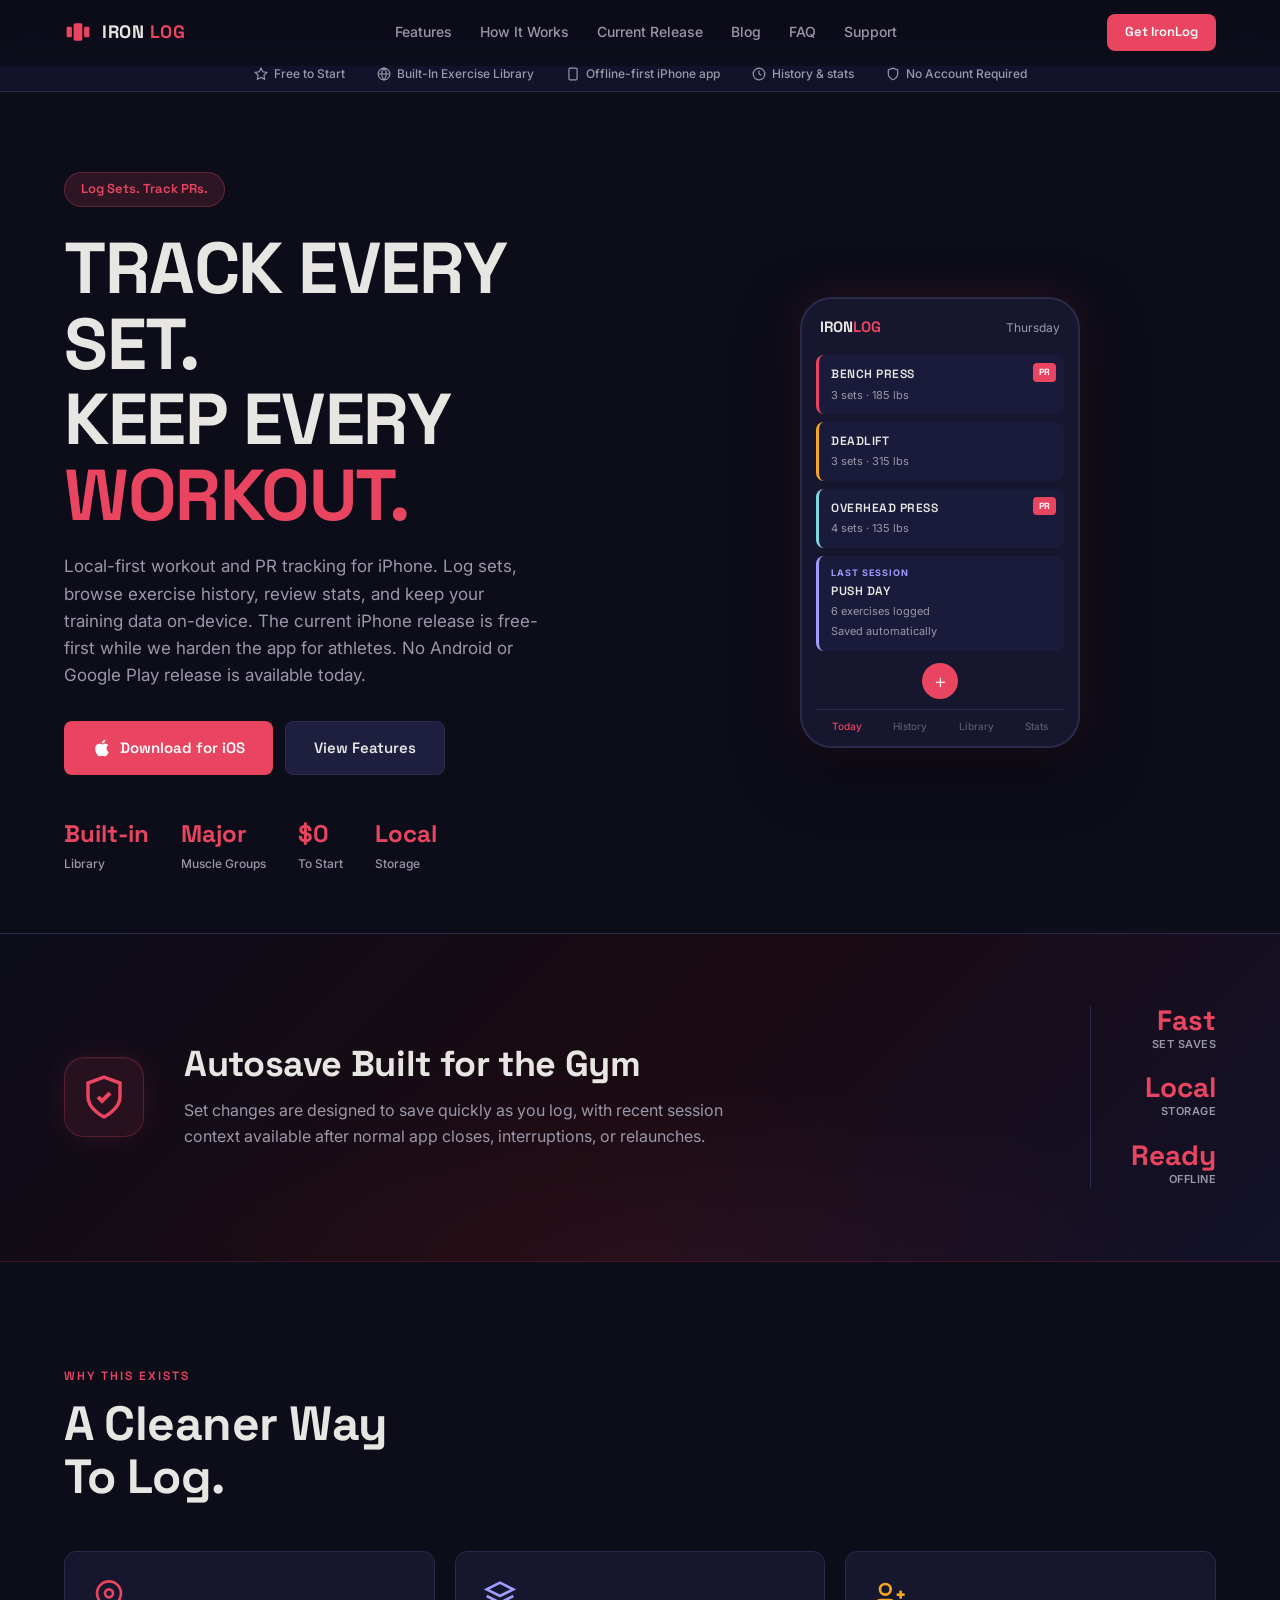
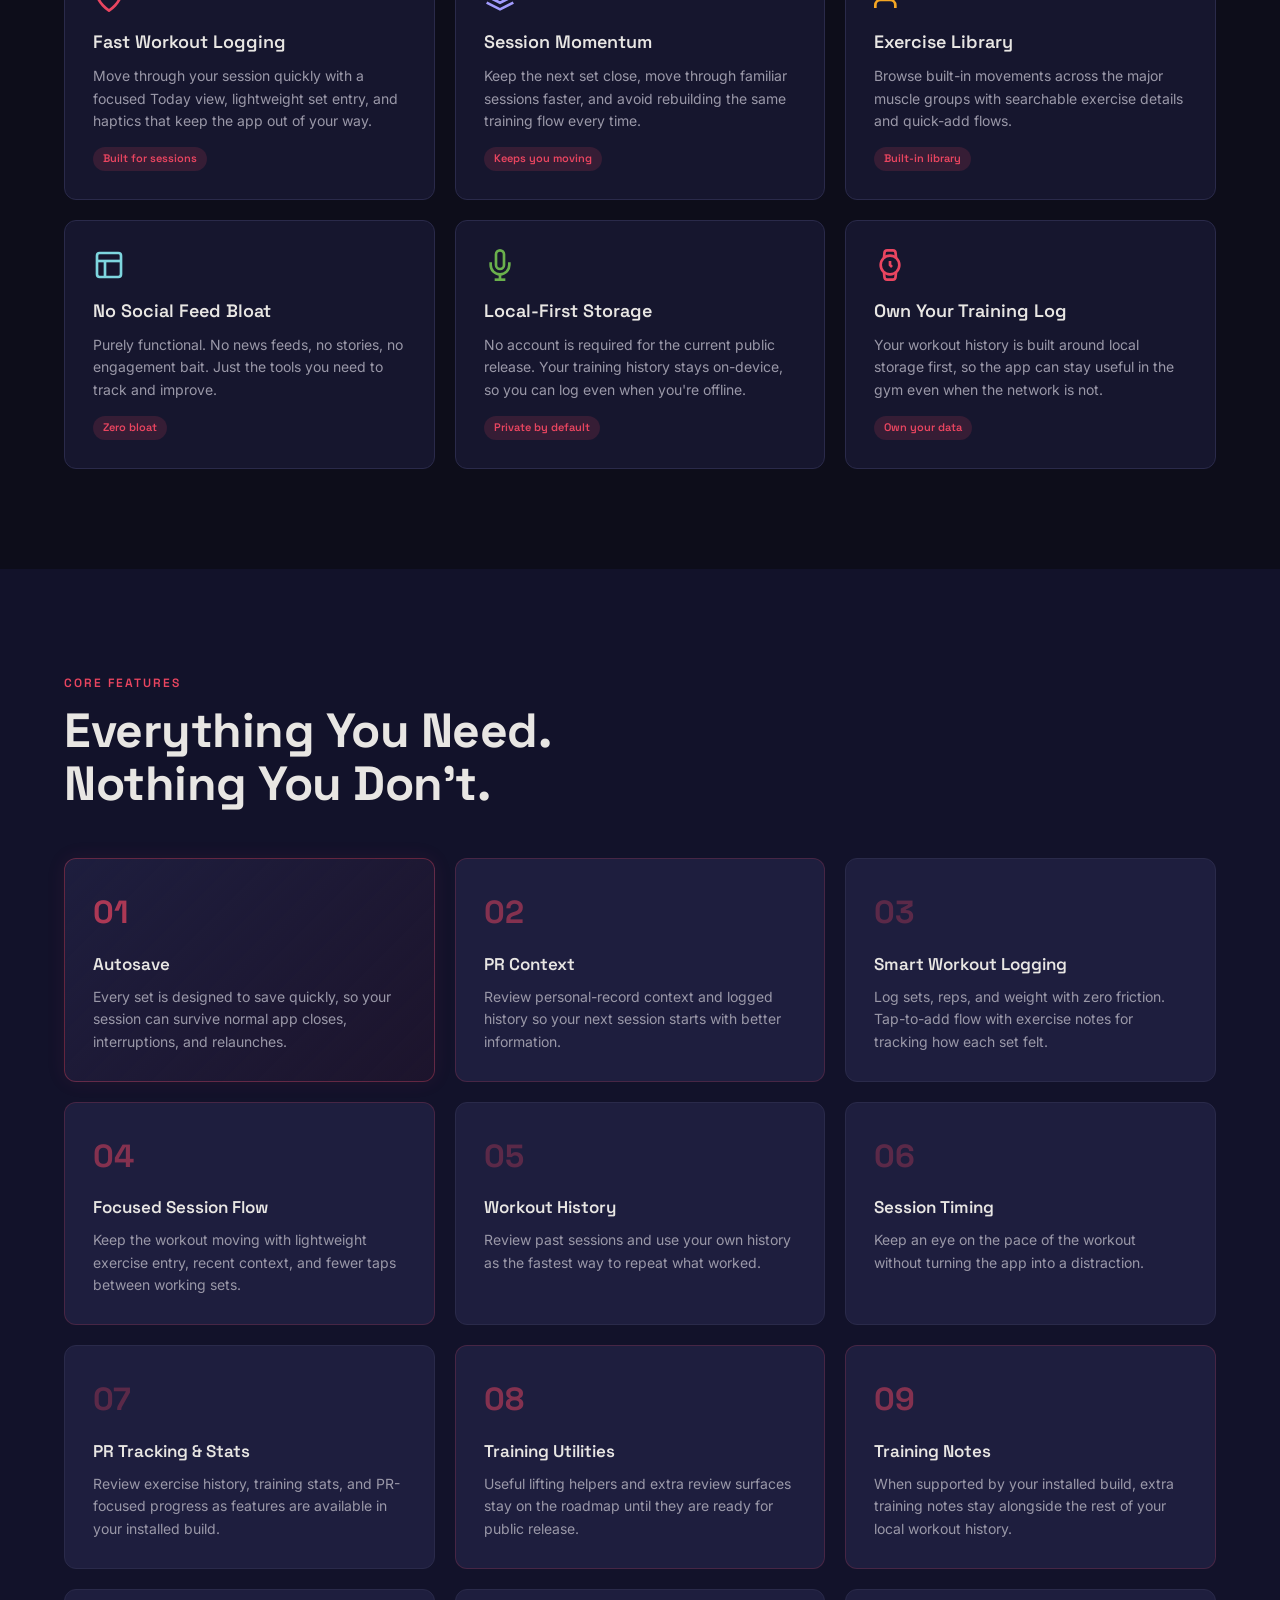
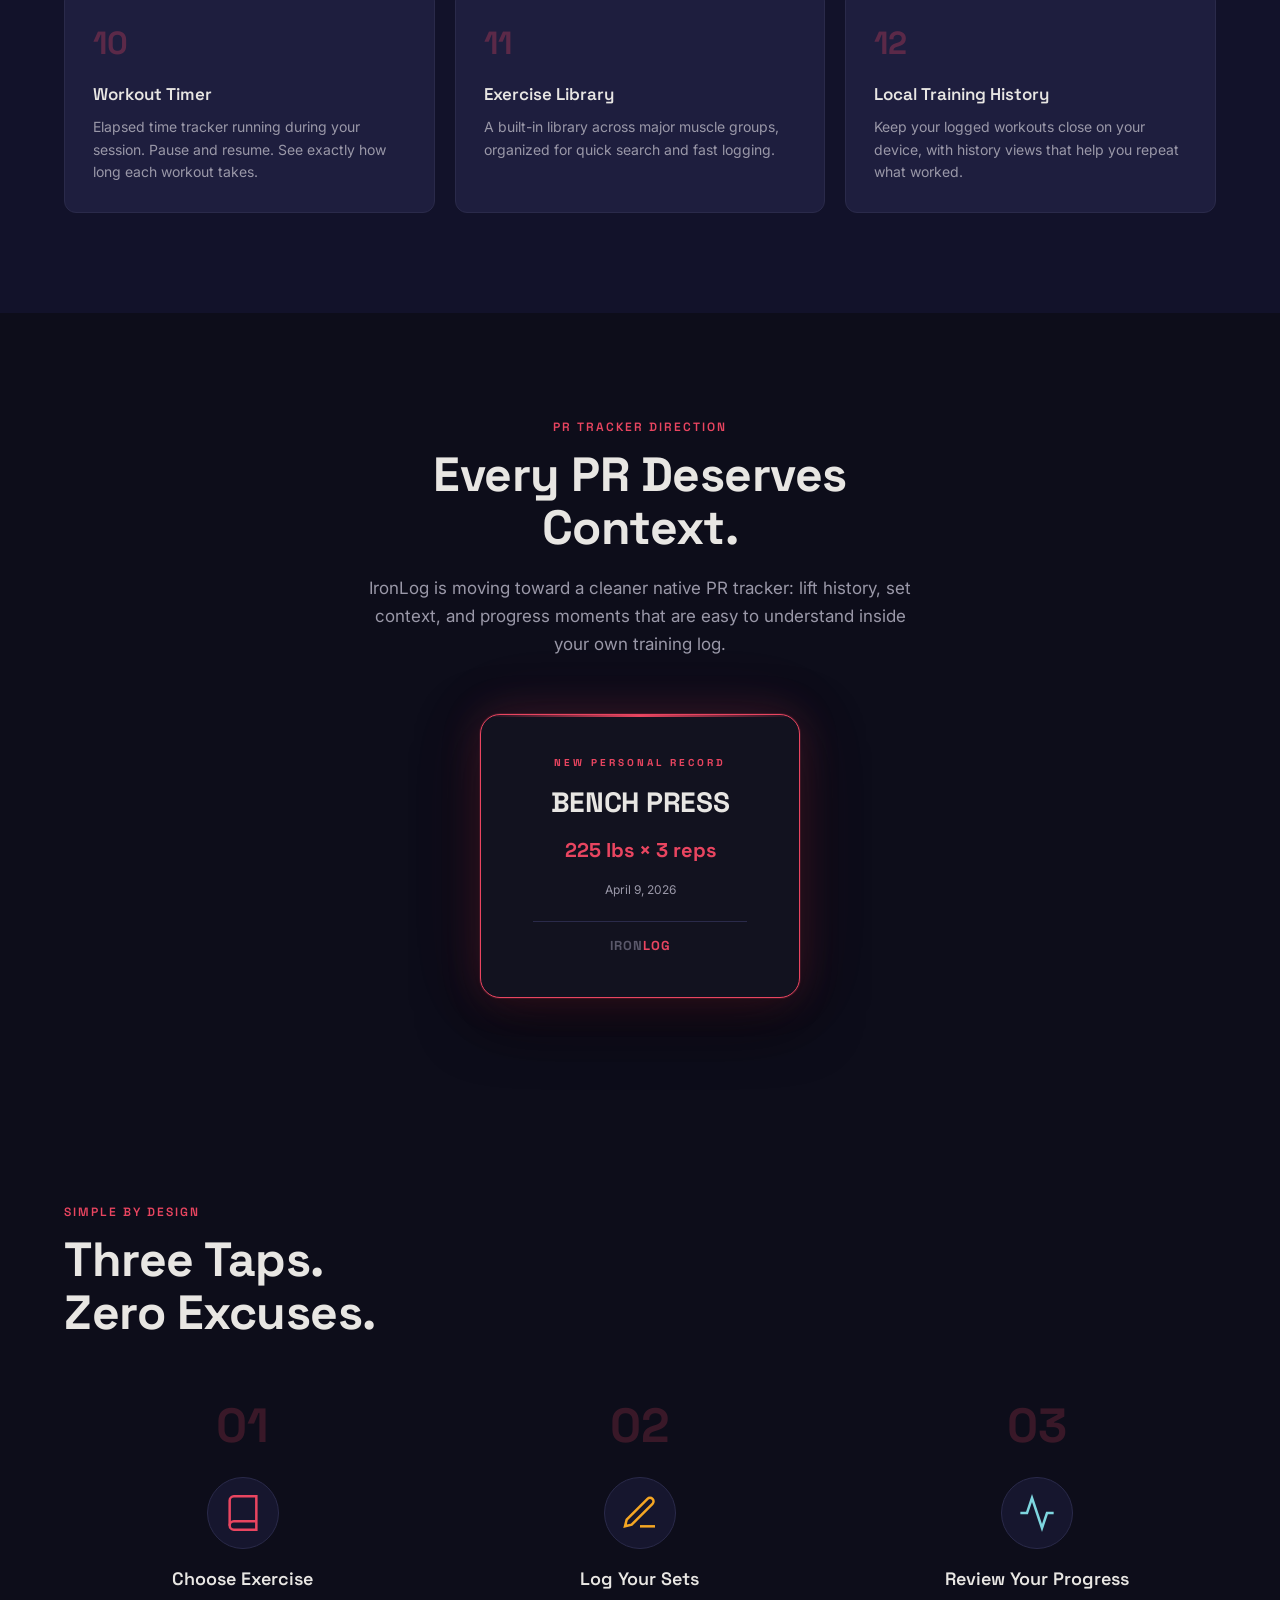
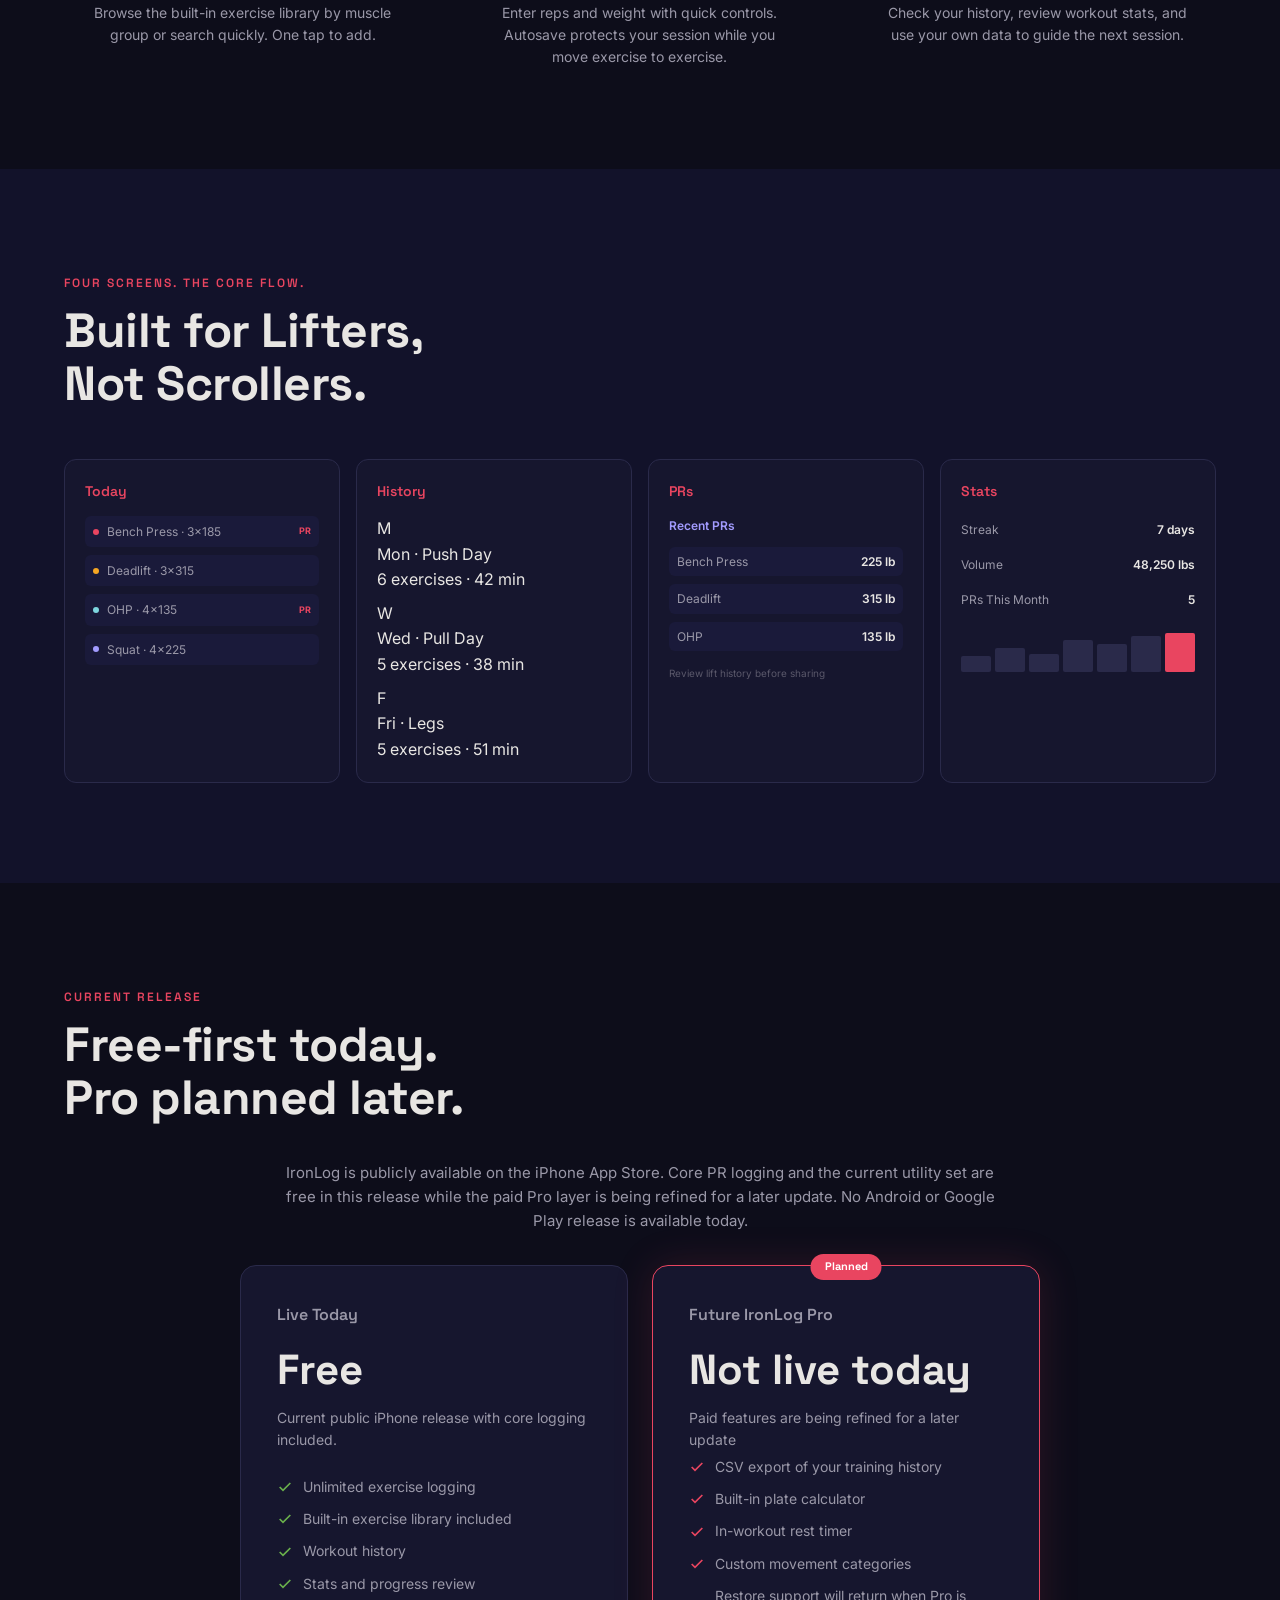
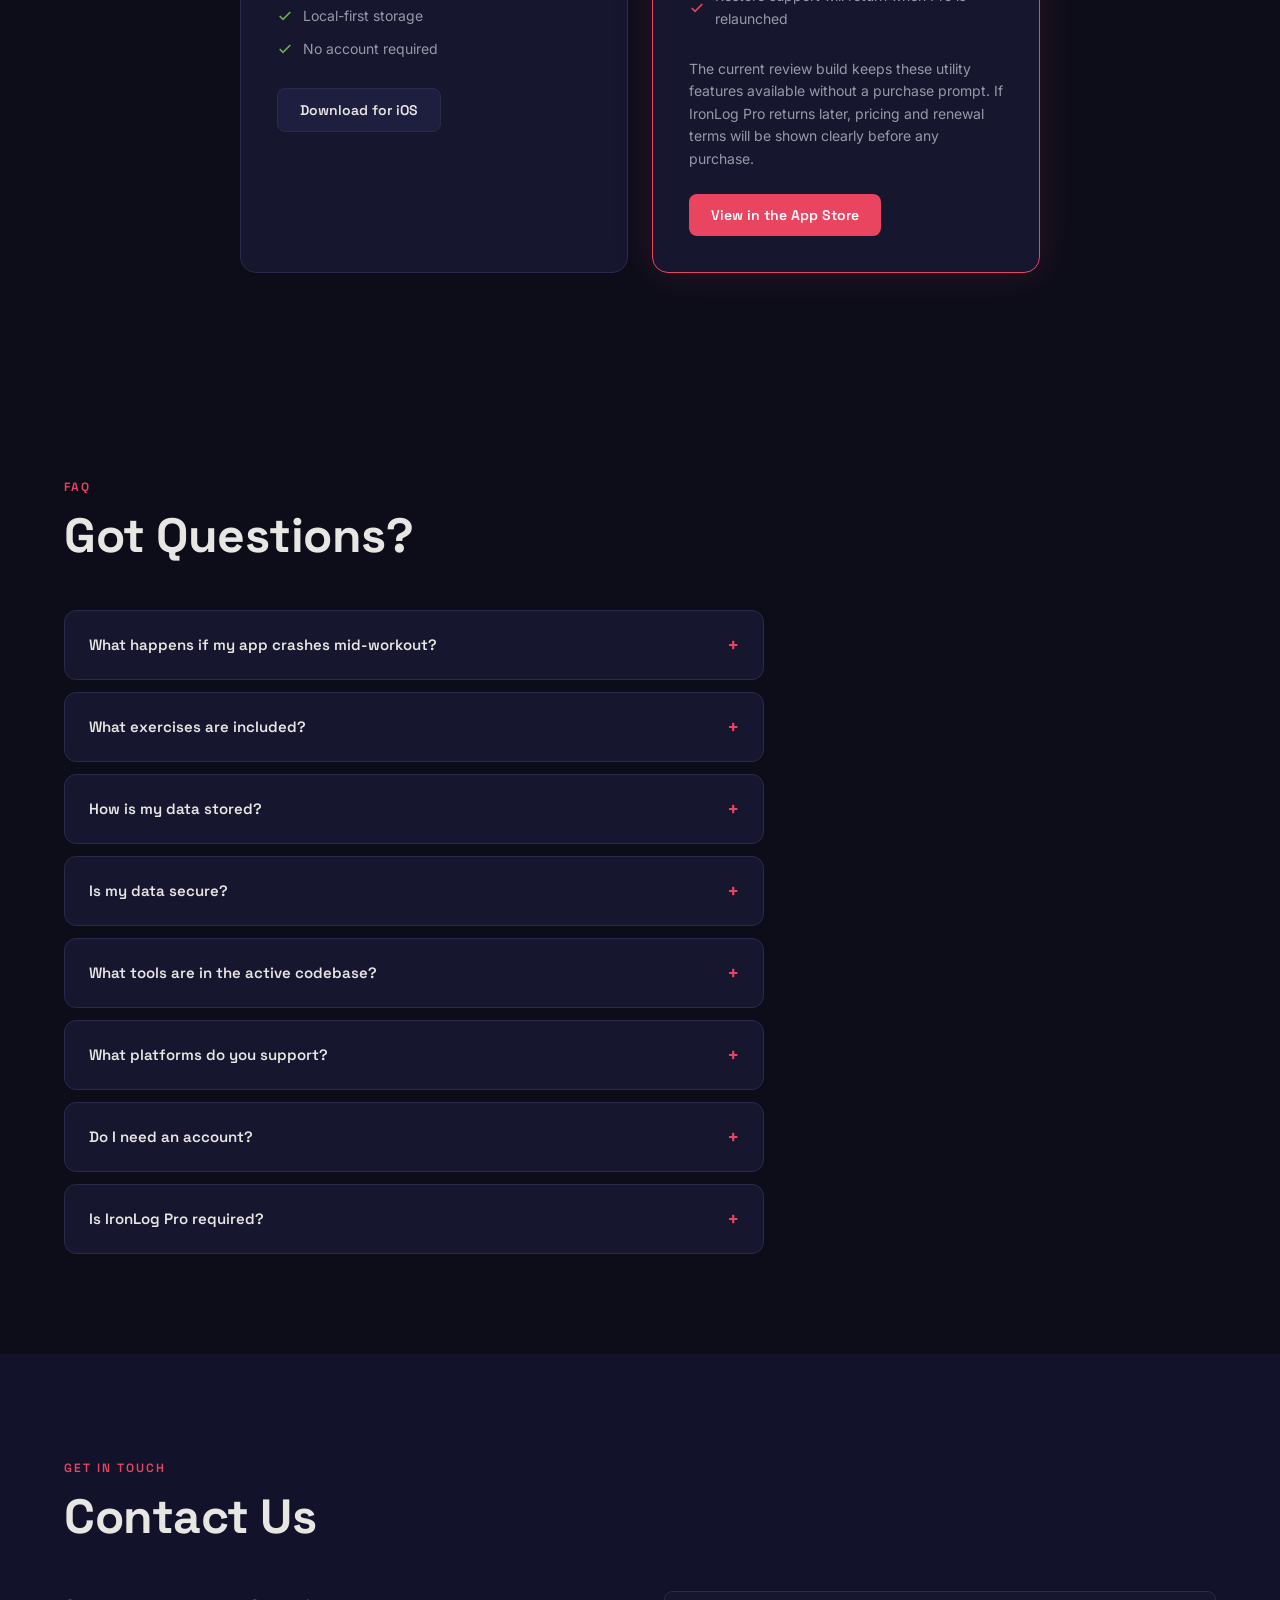
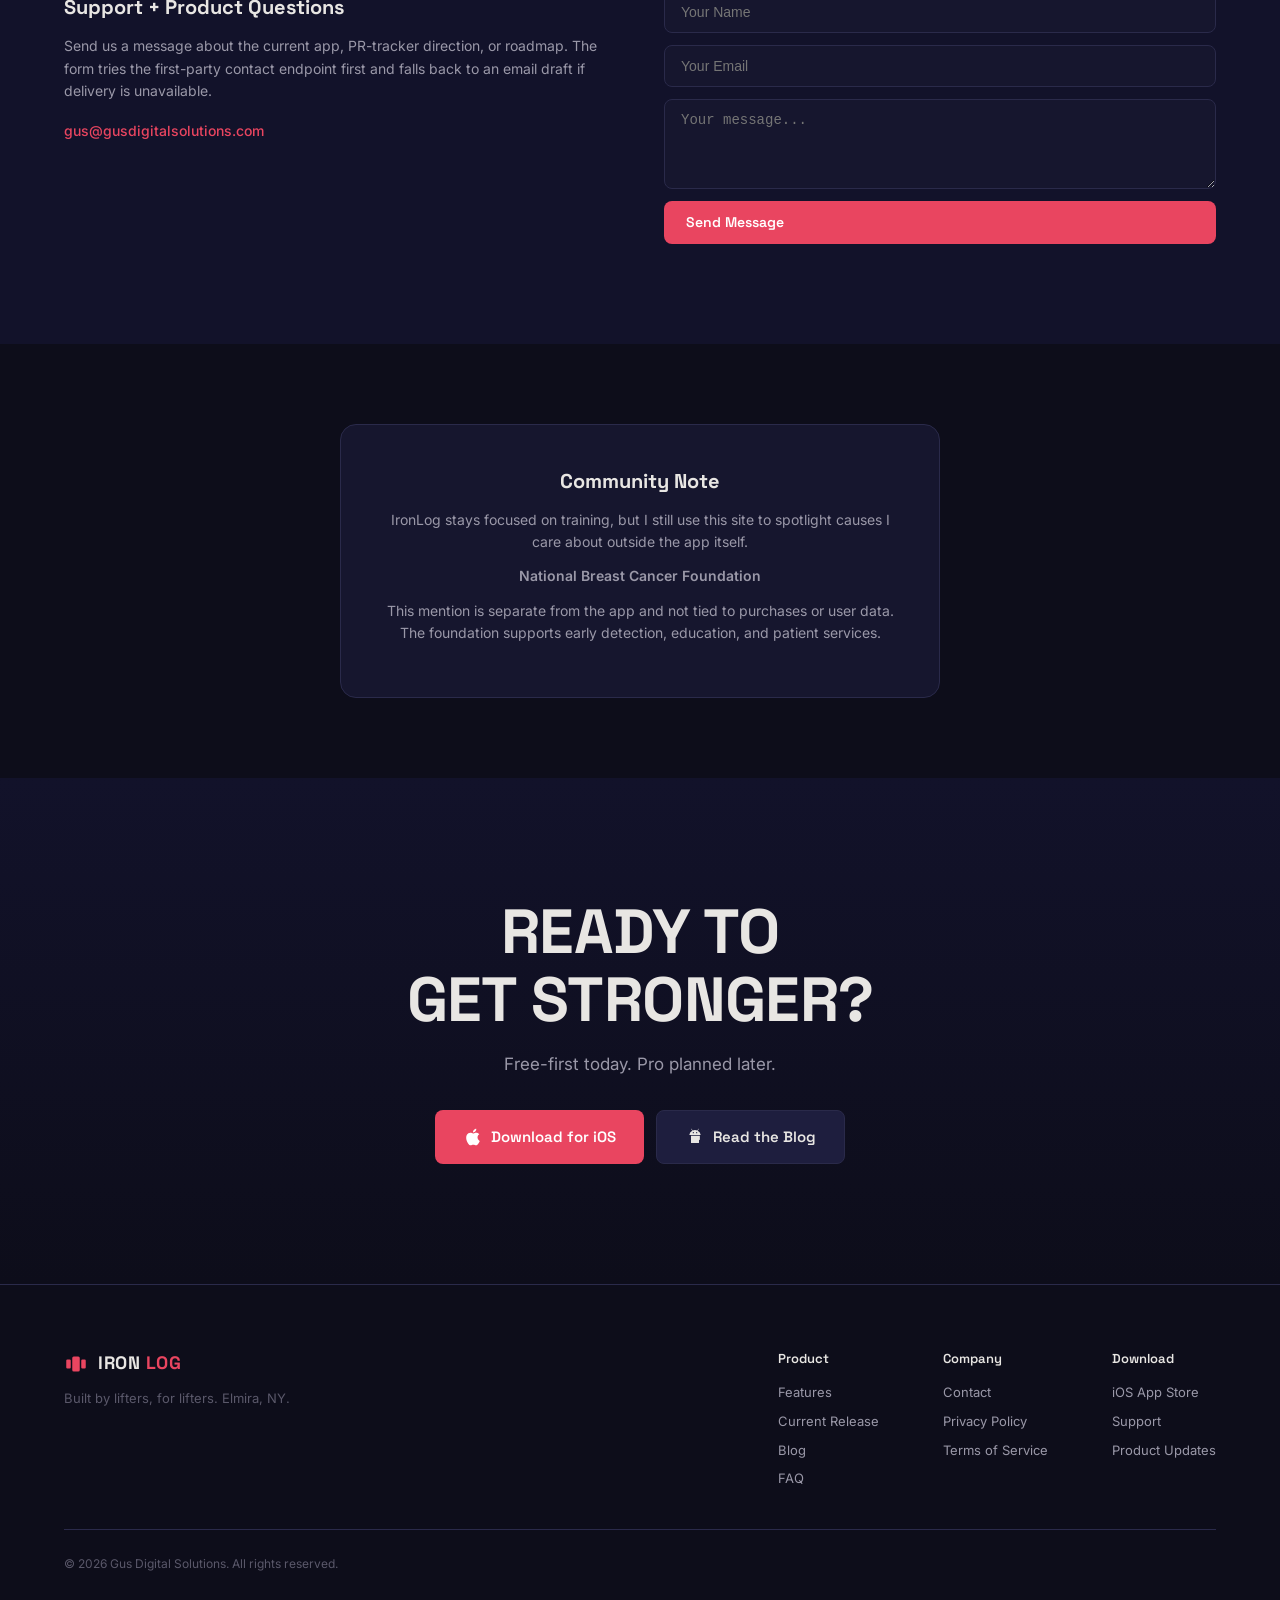
==== index.html @ 50201d71 "site: align IronLog free-first review copy" ====
<!DOCTYPE html>
<html lang="en" data-theme="dark">
<head>
  <meta charset="UTF-8">
  <meta name="viewport" content="width=device-width, initial-scale=1.0">
  <script>document.documentElement.classList.add('js');</script>
  <title>IronLog: Gym Workout Tracker | Workout &amp; PR Tracker</title>
  <meta name="description" content="Local-first iPhone workout and PR tracker with set logging, exercise history, stats, and on-device training data. Available on the App Store. No Android or Google Play release is available today.">
  <meta property="og:title" content="IronLog: Gym Workout Tracker">
  <meta property="og:description" content="Track sets, review workout history, follow PRs, and keep your training data on-device.">
  <meta property="og:type" content="website">
  <meta property="og:url" content="https://ironlog.co">
  <meta property="og:site_name" content="IronLog">
  <meta property="og:image" content="https://ironlog.co/social-card.svg">
  <meta name="twitter:card" content="summary">
  <meta name="twitter:title" content="IronLog: Gym Workout Tracker">
  <meta name="twitter:description" content="Track sets, review workout history, follow PRs, and keep your training data on-device.">
  <meta name="twitter:image" content="https://ironlog.co/social-card.svg">
  <link rel="canonical" href="https://ironlog.co/">
  <link rel="preconnect" href="https://fonts.googleapis.com">
  <link rel="preconnect" href="https://fonts.gstatic.com" crossorigin>
  <link href="https://fonts.googleapis.com/css2?family=Inter:wght@400;500;600;700;800;900&family=Space+Grotesk:wght@500;600;700&display=swap" rel="stylesheet">
  <link rel="icon" type="image/svg+xml" href="/favicon.svg">
  <link rel="stylesheet" href="style.css">
</head>
<body>

  <!-- HEADER -->
  <header class="header" id="header">
    <div class="header-inner">
      <a href="/" class="logo" aria-label="Iron Log home">
        <svg width="28" height="28" viewBox="0 0 32 32" fill="none" aria-hidden="true">
          <rect x="3" y="10" width="6" height="12" rx="1.5" fill="#e94560"/>
          <rect x="11" y="6" width="10" height="20" rx="2" fill="#e94560"/>
          <rect x="23" y="10" width="6" height="12" rx="1.5" fill="#e94560"/>
        </svg>
        <span>IRON <span class="accent">LOG</span></span>
      </a>
      <nav class="nav" id="nav" aria-label="Primary navigation">
        <a href="#features">Features</a>
        <a href="#how-it-works">How It Works</a>
        <a href="#release">Current Release</a>
        <a href="/blog/">Blog</a>
        <a href="#faq">FAQ</a>
        <a href="#contact">Support</a>
      </nav>
      <div class="header-actions">
        <a href="https://apps.apple.com/us/app/ironlog-gym-workout-tracker/id6759731114" class="btn btn-primary btn-sm" target="_blank" rel="noopener">Get IronLog</a>
        <button class="mobile-toggle" id="mobile-toggle" aria-label="Toggle menu" aria-controls="nav" aria-expanded="false">
          <span></span><span></span><span></span>
        </button>
      </div>
    </div>
  </header>

  <!-- TOP BAR -->
  <div class="top-bar">
    <div class="top-bar-inner">
      <span><svg width="14" height="14" viewBox="0 0 24 24" fill="none" stroke="currentColor" stroke-width="2"><path d="M12 2l3.09 6.26L22 9.27l-5 4.87 1.18 6.88L12 17.77l-6.18 3.25L7 14.14 2 9.27l6.91-1.01L12 2z"/></svg> Free to Start</span>
      <span><svg width="14" height="14" viewBox="0 0 24 24" fill="none" stroke="currentColor" stroke-width="2"><circle cx="12" cy="12" r="10"/><path d="M2 12h20M12 2a15.3 15.3 0 0 1 4 10 15.3 15.3 0 0 1-4 10 15.3 15.3 0 0 1-4-10 15.3 15.3 0 0 1 4-10z"/></svg> Built-In Exercise Library</span>
      <span><svg width="14" height="14" viewBox="0 0 24 24" fill="none" stroke="currentColor" stroke-width="2"><rect x="5" y="2" width="14" height="20" rx="2" ry="2"/><path d="M12 18h.01"/></svg> Offline-first iPhone app</span>
      <span><svg width="14" height="14" viewBox="0 0 24 24" fill="none" stroke="currentColor" stroke-width="2"><circle cx="12" cy="12" r="10"/><polyline points="12 6 12 12 16 14"/></svg> History &amp; stats</span>
      <span><svg width="14" height="14" viewBox="0 0 24 24" fill="none" stroke="currentColor" stroke-width="2"><path d="M12 22s8-4 8-10V5l-8-3-8 3v7c0 6 8 10 8 10z"/></svg> No Account Required</span>
    </div>
  </div>

  <!-- HERO -->
  <section class="hero">
    <div class="hero-content">
      <div class="hero-badge">Log Sets. Track PRs.</div>
      <h1>TRACK EVERY<br>SET.<br>KEEP EVERY<br><span class="accent">WORKOUT.</span></h1>
      <p class="hero-sub">Local-first workout and PR tracking for iPhone. Log sets, browse exercise history, review stats, and keep your training data on-device. The current iPhone release is free-first while we harden the app for athletes. No Android or Google Play release is available today.</p>
      <div class="hero-ctas">
        <a href="https://apps.apple.com/us/app/ironlog-gym-workout-tracker/id6759731114" class="btn btn-primary btn-lg" target="_blank" rel="noopener">
          <svg width="20" height="20" viewBox="0 0 24 24" fill="currentColor"><path d="M18.71 19.5c-.83 1.24-1.71 2.45-3.05 2.47-1.34.03-1.77-.79-3.29-.79-1.53 0-2 .77-3.27.82-1.31.05-2.3-1.32-3.14-2.53C4.25 17 2.94 12.45 4.7 9.39c.87-1.52 2.43-2.48 4.12-2.51 1.28-.02 2.5.87 3.29.87.78 0 2.26-1.07 3.8-.91.65.03 2.47.26 3.64 1.98-.09.06-2.17 1.28-2.15 3.81.03 3.02 2.65 4.03 2.68 4.04-.03.07-.42 1.44-1.38 2.83M13 3.5c.73-.83 1.94-1.46 2.94-1.5.13 1.17-.34 2.35-1.04 3.19-.69.85-1.83 1.51-2.95 1.42-.15-1.15.41-2.35 1.05-3.11z"/></svg>
          Download for iOS
        </a>
        <a href="#features" class="btn btn-secondary btn-lg">View Features</a>
      </div>
      <div class="hero-stats">
        <div class="stat"><span class="stat-num">Built-in</span><span class="stat-label">Library</span></div>
        <div class="stat"><span class="stat-num">Major</span><span class="stat-label">Muscle Groups</span></div>
        <div class="stat"><span class="stat-num">$0</span><span class="stat-label">To Start</span></div>
        <div class="stat"><span class="stat-num">Local</span><span class="stat-label">Storage</span></div>
      </div>
    </div>
    <div class="hero-phone">
      <div class="phone-frame">
        <div class="phone-screen">
          <div class="phone-header">
            <span class="phone-logo">IRON<span class="accent">LOG</span></span>
            <span class="phone-day">Thursday</span>
          </div>
          <div class="phone-workout">
            <div class="workout-card" style="border-left: 3px solid #e94560">
              <div class="workout-name">BENCH PRESS</div>
              <div class="workout-detail">3 sets · 185 lbs</div>
              <span class="pr-badge">PR</span>
            </div>
            <div class="workout-card" style="border-left: 3px solid #f5a623">
              <div class="workout-name">DEADLIFT</div>
              <div class="workout-detail">3 sets · 315 lbs</div>
            </div>
            <div class="workout-card" style="border-left: 3px solid #7ed6df">
              <div class="workout-name">OVERHEAD PRESS</div>
              <div class="workout-detail">4 sets · 135 lbs</div>
              <span class="pr-badge">PR</span>
            </div>
            <div class="workout-card ai-card" style="border-left: 3px solid #a29bfe">
              <div class="ai-label">LAST SESSION</div>
              <div class="workout-name">PUSH DAY</div>
              <div class="workout-detail">6 exercises logged</div>
              <div class="workout-detail">Saved automatically</div>
            </div>
          </div>
          <div class="phone-fab">+</div>
          <div class="phone-tabs">
            <span class="tab active">Today</span>
            <span class="tab">History</span>
            <span class="tab">Library</span>
            <span class="tab">Stats</span>
          </div>
        </div>
      </div>
    </div>
  </section>

  <!-- AUTOSAVE BANNER -->
  <section class="autosave-banner">
    <div class="container">
      <div class="autosave-content">
        <div class="autosave-icon">
          <svg width="48" height="48" viewBox="0 0 24 24" fill="none" stroke="#e94560" stroke-width="1.75" aria-hidden="true">
            <path d="M12 22s8-4 8-10V5l-8-3-8 3v7c0 6 8 10 8 10z"/>
            <polyline points="9 12 11 14 15 10" stroke-width="2"/>
          </svg>
        </div>
        <div class="autosave-text">
          <h2>Autosave Built for the Gym</h2>
          <p>Set changes are designed to save quickly as you log, with recent session context available after normal app closes, interruptions, or relaunches.</p>
        </div>
        <div class="autosave-stats">
          <div class="autosave-stat">
            <strong>Fast</strong>
            <span>Set Saves</span>
          </div>
          <div class="autosave-stat">
            <strong>Local</strong>
            <span>Storage</span>
          </div>
          <div class="autosave-stat">
            <strong>Ready</strong>
            <span>Offline</span>
          </div>
        </div>
      </div>
    </div>
  </section>

  <!-- WHAT MAKES IT DIFFERENT -->
  <section class="gap-section" id="gap">
    <div class="container">
      <div class="section-label">Why This Exists</div>
      <h2>A Cleaner Way<br>To Log.</h2>
      <div class="gap-grid">
        <div class="gap-card">
          <div class="gap-icon">
            <svg width="32" height="32" viewBox="0 0 24 24" fill="none" stroke="#e94560" stroke-width="2"><path d="M21 10c0 7-9 13-9 13s-9-6-9-13a9 9 0 0 1 18 0z"/><circle cx="12" cy="10" r="3"/></svg>
          </div>
          <h3>Fast Workout Logging</h3>
          <p class="gap-detail">Move through your session quickly with a focused Today view, lightweight set entry, and haptics that keep the app out of your way.</p>
          <span class="gap-tag">Built for sessions</span>
        </div>
        <div class="gap-card">
          <div class="gap-icon">
            <svg width="32" height="32" viewBox="0 0 24 24" fill="none" stroke="#a29bfe" stroke-width="2"><path d="M12 2L2 7l10 5 10-5-10-5z"/><path d="M2 17l10 5 10-5"/><path d="M2 12l10 5 10-5"/></svg>
          </div>
          <h3>Session Momentum</h3>
          <p class="gap-detail">Keep the next set close, move through familiar sessions faster, and avoid rebuilding the same training flow every time.</p>
          <span class="gap-tag">Keeps you moving</span>
        </div>
        <div class="gap-card">
          <div class="gap-icon">
            <svg width="32" height="32" viewBox="0 0 24 24" fill="none" stroke="#f5a623" stroke-width="2"><path d="M16 21v-2a4 4 0 0 0-4-4H5a4 4 0 0 0-4 4v2"/><circle cx="8.5" cy="7" r="4"/><line x1="20" y1="8" x2="20" y2="14"/><line x1="23" y1="11" x2="17" y2="11"/></svg>
          </div>
          <h3>Exercise Library</h3>
          <p class="gap-detail">Browse built-in movements across the major muscle groups with searchable exercise details and quick-add flows.</p>
          <span class="gap-tag">Built-in library</span>
        </div>
        <div class="gap-card">
          <div class="gap-icon">
            <svg width="32" height="32" viewBox="0 0 24 24" fill="none" stroke="#7ed6df" stroke-width="2"><rect x="3" y="3" width="18" height="18" rx="2" ry="2"/><line x1="3" y1="9" x2="21" y2="9"/><line x1="9" y1="21" x2="9" y2="9"/></svg>
          </div>
          <h3>No Social Feed Bloat</h3>
          <p class="gap-detail">Purely functional. No news feeds, no stories, no engagement bait. Just the tools you need to track and improve.</p>
          <span class="gap-tag">Zero bloat</span>
        </div>
        <div class="gap-card">
          <div class="gap-icon">
            <svg width="32" height="32" viewBox="0 0 24 24" fill="none" stroke="#6ab04c" stroke-width="2"><path d="M12 1a3 3 0 0 0-3 3v8a3 3 0 0 0 6 0V4a3 3 0 0 0-3-3z"/><path d="M19 10v2a7 7 0 0 1-14 0v-2"/><line x1="12" y1="19" x2="12" y2="23"/><line x1="8" y1="23" x2="16" y2="23"/></svg>
          </div>
          <h3>Local-First Storage</h3>
          <p class="gap-detail">No account is required for the current public release. Your training history stays on-device, so you can log even when you're offline.</p>
          <span class="gap-tag">Private by default</span>
        </div>
        <div class="gap-card">
          <div class="gap-icon">
            <svg width="32" height="32" viewBox="0 0 24 24" fill="none" stroke="#e94560" stroke-width="2"><circle cx="12" cy="12" r="7"/><polyline points="12 9 12 12 13.5 13.5"/><path d="M16.51 17.35l-.35 3.83a2 2 0 0 1-2 1.82H9.83a2 2 0 0 1-2-1.82l-.35-3.83m.01-10.7l.35-3.83A2 2 0 0 1 9.83 1h4.35a2 2 0 0 1 2 1.82l.35 3.83"/></svg>
          </div>
          <h3>Own Your Training Log</h3>
          <p class="gap-detail">Your workout history is built around local storage first, so the app can stay useful in the gym even when the network is not.</p>
          <span class="gap-tag">Own your data</span>
        </div>
      </div>
    </div>
  </section>

  <!-- FEATURES -->
  <section class="features-section" id="features">
    <div class="container">
      <div class="section-label">Core Features</div>
      <h2>Everything You Need.<br>Nothing You Don't.</h2>
      <div class="features-grid">
        <div class="feature-card feature-card--highlight">
          <div class="feature-num">01</div>
          <h3>Autosave</h3>
          <p>Every set is designed to save quickly, so your session can survive normal app closes, interruptions, and relaunches.</p>
        </div>
        <div class="feature-card feature-card--new">
          <div class="feature-num">02</div>
          <h3>PR Context</h3>
          <p>Review personal-record context and logged history so your next session starts with better information.</p>
        </div>
        <div class="feature-card">
          <div class="feature-num">03</div>
          <h3>Smart Workout Logging</h3>
          <p>Log sets, reps, and weight with zero friction. Tap-to-add flow with exercise notes for tracking how each set felt.</p>
        </div>
        <div class="feature-card feature-card--new">
          <div class="feature-num">04</div>
          <h3>Focused Session Flow</h3>
          <p>Keep the workout moving with lightweight exercise entry, recent context, and fewer taps between working sets.</p>
        </div>
        <div class="feature-card">
          <div class="feature-num">05</div>
          <h3>Workout History</h3>
          <p>Review past sessions and use your own history as the fastest way to repeat what worked.</p>
        </div>
        <div class="feature-card">
          <div class="feature-num">06</div>
          <h3>Session Timing</h3>
          <p>Keep an eye on the pace of the workout without turning the app into a distraction.</p>
        </div>
        <div class="feature-card">
          <div class="feature-num">07</div>
          <h3>PR Tracking &amp; Stats</h3>
          <p>Review exercise history, training stats, and PR-focused progress as features are available in your installed build.</p>
        </div>
        <div class="feature-card feature-card--new">
          <div class="feature-num">08</div>
          <h3>Training Utilities</h3>
          <p>Useful lifting helpers and extra review surfaces stay on the roadmap until they are ready for public release.</p>
        </div>
        <div class="feature-card feature-card--new">
          <div class="feature-num">09</div>
          <h3>Training Notes</h3>
          <p>When supported by your installed build, extra training notes stay alongside the rest of your local workout history.</p>
        </div>
        <div class="feature-card">
          <div class="feature-num">10</div>
          <h3>Workout Timer</h3>
          <p>Elapsed time tracker running during your session. Pause and resume. See exactly how long each workout takes.</p>
        </div>
        <div class="feature-card">
          <div class="feature-num">11</div>
          <h3>Exercise Library</h3>
          <p>A built-in library across major muscle groups, organized for quick search and fast logging.</p>
        </div>
        <div class="feature-card">
          <div class="feature-num">12</div>
          <h3>Local Training History</h3>
          <p>Keep your logged workouts close on your device, with history views that help you repeat what worked.</p>
        </div>
      </div>
    </div>
  </section>

  <!-- PR SHARE SECTION -->
  <section class="pr-share-section">
    <div class="container">
      <div class="section-label">PR Tracker Direction</div>
      <h2>Every PR Deserves<br>Context.</h2>
      <p>IronLog is moving toward a cleaner native PR tracker: lift history, set context, and progress moments that are easy to understand inside your own training log.</p>
      <div class="pr-card-demo">
        <!-- Mock PR card -->
        <div class="mock-pr-card">
          <div class="pr-card-header">NEW PERSONAL RECORD</div>
          <div class="pr-card-exercise">BENCH PRESS</div>
          <div class="pr-card-stats">225 lbs × 3 reps</div>
          <div class="pr-card-date">April 9, 2026</div>
          <div class="pr-card-brand">IRON<span style="color:#e94560">LOG</span></div>
        </div>
      </div>
    </div>
  </section>

  <!-- HOW IT WORKS -->
  <section class="steps-section" id="how-it-works">
    <div class="container">
      <div class="section-label">Simple by Design</div>
      <h2>Three Taps.<br>Zero Excuses.</h2>
      <div class="steps-grid">
        <div class="step">
          <div class="step-number">01</div>
          <div class="step-icon-wrap">
            <svg width="40" height="40" viewBox="0 0 24 24" fill="none" stroke="#e94560" stroke-width="1.5"><path d="M4 19.5A2.5 2.5 0 0 1 6.5 17H20"/><path d="M6.5 2H20v20H6.5A2.5 2.5 0 0 1 4 19.5v-15A2.5 2.5 0 0 1 6.5 2z"/></svg>
          </div>
          <h3>Choose Exercise</h3>
          <p>Browse the built-in exercise library by muscle group or search quickly. One tap to add.</p>
        </div>
        <div class="step">
          <div class="step-number">02</div>
          <div class="step-icon-wrap">
            <svg width="40" height="40" viewBox="0 0 24 24" fill="none" stroke="#f5a623" stroke-width="1.5"><path d="M12 20h9"/><path d="M16.5 3.5a2.121 2.121 0 0 1 3 3L7 19l-4 1 1-4L16.5 3.5z"/></svg>
          </div>
          <h3>Log Your Sets</h3>
          <p>Enter reps and weight with quick controls. Autosave protects your session while you move exercise to exercise.</p>
        </div>
        <div class="step">
          <div class="step-number">03</div>
          <div class="step-icon-wrap">
            <svg width="40" height="40" viewBox="0 0 24 24" fill="none" stroke="#7ed6df" stroke-width="1.5"><polyline points="22 12 18 12 15 21 9 3 6 12 2 12"/></svg>
          </div>
          <h3>Review Your Progress</h3>
          <p>Check your history, review workout stats, and use your own data to guide the next session.</p>
        </div>
      </div>
    </div>
  </section>

  <!-- APP SCREENS -->
  <section class="screens-section" id="screens">
    <div class="container">
      <div class="section-label">Four Screens. The Core Flow.</div>
      <h2>Built for Lifters,<br>Not Scrollers.</h2>
      <div class="screens-grid">
        <div class="screen-card">
          <div class="screen-label">Today</div>
          <div class="screen-mock">
            <div class="mock-row"><span class="mock-dot" style="background:#e94560"></span> Bench Press · 3x185 <span class="pr-mini">PR</span></div>
            <div class="mock-row"><span class="mock-dot" style="background:#f5a623"></span> Deadlift · 3x315</div>
            <div class="mock-row"><span class="mock-dot" style="background:#7ed6df"></span> OHP · 4x135 <span class="pr-mini">PR</span></div>
            <div class="mock-row"><span class="mock-dot" style="background:#a29bfe"></span> Squat · 4x225</div>
          </div>
        </div>
        <div class="screen-card">
          <div class="screen-label">History</div>
          <div class="screen-mock">
            <div class="history-row"><div class="history-avatar">M</div><div><div class="history-name">Mon · Push Day</div><div class="history-style">6 exercises · 42 min</div></div></div>
            <div class="history-row"><div class="history-avatar">W</div><div><div class="history-name">Wed · Pull Day</div><div class="history-style">5 exercises · 38 min</div></div></div>
            <div class="history-row"><div class="history-avatar">F</div><div><div class="history-name">Fri · Legs</div><div class="history-style">5 exercises · 51 min</div></div></div>
          </div>
        </div>
        <div class="screen-card">
          <div class="screen-label">PRs</div>
          <div class="screen-mock">
            <div class="ai-mock-header">Recent PRs</div>
            <div class="ai-mock-row"><span>Bench Press</span><span class="ai-target">225 lb</span></div>
            <div class="ai-mock-row"><span>Deadlift</span><span class="ai-target">315 lb</span></div>
            <div class="ai-mock-row"><span>OHP</span><span class="ai-target">135 lb</span></div>
            <div class="ai-confidence">Review lift history before sharing</div>
          </div>
        </div>
        <div class="screen-card">
          <div class="screen-label">Stats</div>
          <div class="screen-mock">
            <div class="stats-row"><span>Streak</span><span class="stat-val">7 days</span></div>
            <div class="stats-row"><span>Volume</span><span class="stat-val">48,250 lbs</span></div>
            <div class="stats-row"><span>PRs This Month</span><span class="stat-val">5</span></div>
            <div class="stats-mini-chart">
              <div class="bar" style="height:40%"></div>
              <div class="bar" style="height:60%"></div>
              <div class="bar" style="height:45%"></div>
              <div class="bar" style="height:80%"></div>
              <div class="bar" style="height:70%"></div>
              <div class="bar" style="height:90%"></div>
              <div class="bar active" style="height:96%"></div>
            </div>
          </div>
        </div>
      </div>
    </div>
  </section>

  <!-- PRICING -->
  <section class="release-section" id="release">
    <div class="container">
      <div class="section-label">Current Release</div>
      <h2>Free-first today.<br>Pro planned later.</h2>
      <p class="section-intro">IronLog is publicly available on the iPhone App Store. Core PR logging and the current utility set are free in this release while the paid Pro layer is being refined for a later update. No Android or Google Play release is available today.</p>
      <div class="release-grid">
        <div class="price-card">
          <div class="price-tier">Live Today</div>
          <div class="price-amount">Free</div>
          <p class="price-desc">Current public iPhone release with core logging included.</p>
          <ul class="price-features">
            <li><svg width="16" height="16" viewBox="0 0 24 24" fill="none" stroke="#6ab04c" stroke-width="2.5"><polyline points="20 6 9 17 4 12"/></svg> Unlimited exercise logging</li>
            <li><svg width="16" height="16" viewBox="0 0 24 24" fill="none" stroke="#6ab04c" stroke-width="2.5"><polyline points="20 6 9 17 4 12"/></svg> Built-in exercise library included</li>
            <li><svg width="16" height="16" viewBox="0 0 24 24" fill="none" stroke="#6ab04c" stroke-width="2.5"><polyline points="20 6 9 17 4 12"/></svg> Workout history</li>
            <li><svg width="16" height="16" viewBox="0 0 24 24" fill="none" stroke="#6ab04c" stroke-width="2.5"><polyline points="20 6 9 17 4 12"/></svg> Stats and progress review</li>
            <li><svg width="16" height="16" viewBox="0 0 24 24" fill="none" stroke="#6ab04c" stroke-width="2.5"><polyline points="20 6 9 17 4 12"/></svg> Local-first storage</li>
            <li><svg width="16" height="16" viewBox="0 0 24 24" fill="none" stroke="#6ab04c" stroke-width="2.5"><polyline points="20 6 9 17 4 12"/></svg> No account required</li>
          </ul>
          <a href="https://apps.apple.com/us/app/ironlog-gym-workout-tracker/id6759731114" class="btn btn-secondary" target="_blank" rel="noopener">Download for iOS</a>
        </div>
        <div class="price-card featured">
          <div class="price-badge">Planned</div>
          <div class="price-tier">Future IronLog Pro</div>
          <div class="price-amount">Not live today</div>
          <div class="price-alt">Paid features are being refined for a later update</div>
          <ul class="price-features">
            <li><svg width="16" height="16" viewBox="0 0 24 24" fill="none" stroke="#e94560" stroke-width="2.5"><polyline points="20 6 9 17 4 12"/></svg> CSV export of your training history</li>
            <li><svg width="16" height="16" viewBox="0 0 24 24" fill="none" stroke="#e94560" stroke-width="2.5"><polyline points="20 6 9 17 4 12"/></svg> Built-in plate calculator</li>
            <li><svg width="16" height="16" viewBox="0 0 24 24" fill="none" stroke="#e94560" stroke-width="2.5"><polyline points="20 6 9 17 4 12"/></svg> In-workout rest timer</li>
            <li><svg width="16" height="16" viewBox="0 0 24 24" fill="none" stroke="#e94560" stroke-width="2.5"><polyline points="20 6 9 17 4 12"/></svg> Custom movement categories</li>
            <li><svg width="16" height="16" viewBox="0 0 24 24" fill="none" stroke="#e94560" stroke-width="2.5"><polyline points="20 6 9 17 4 12"/></svg> Restore support will return when Pro is relaunched</li>
          </ul>
          <p class="price-desc">The current review build keeps these utility features available without a purchase prompt. If IronLog Pro returns later, pricing and renewal terms will be shown clearly before any purchase.</p>
          <a href="https://apps.apple.com/us/app/ironlog-gym-workout-tracker/id6759731114" class="btn btn-primary" target="_blank" rel="noopener">View in the App Store</a>
        </div>
      </div>
    </div>
  </section>

  <!-- FAQ -->
  <section class="faq-section" id="faq">
    <div class="container">
      <div class="section-label">FAQ</div>
      <h2>Got Questions?</h2>
      <div class="faq-grid">
        <details class="faq-item">
          <summary>What happens if my app crashes mid-workout?</summary>
          <p>IronLog is designed to save set changes quickly and restore recent session context after normal interruptions. If something feels wrong after a relaunch, email support with the device, app version, and what you were logging.</p>
        </details>
        <details class="faq-item">
          <summary>What exercises are included?</summary>
          <p>The current public release includes a built-in exercise library across major muscle groups, with quick search and one-tap add flows.</p>
        </details>
        <details class="faq-item">
          <summary>How is my data stored?</summary>
          <p>The current public release is local-first. Workout history is stored on-device, and you do not need an account to use the core tracker.</p>
        </details>
        <details class="faq-item">
          <summary>Is my data secure?</summary>
          <p>Workout data stays on your device by default, and IronLog does not require you to create an account for the current public release.</p>
        </details>
        <details class="faq-item">
          <summary>What tools are in the active codebase?</summary>
          <p>The live iPhone release focuses on exercise logging, workout history, stats, PR context, and local-first storage. Broader experiments like extra platform support are still being reviewed before public rollout.</p>
        </details>
        <details class="faq-item">
          <summary>What platforms do you support?</summary>
          <p>The current public release is on the iPhone App Store. No Android or Google Play release is available today.</p>
        </details>
        <details class="faq-item">
          <summary>Do I need an account?</summary>
          <p>No. The current public app works without an account, so you can start logging workouts immediately.</p>
        </details>
        <details class="faq-item">
          <summary>Is IronLog Pro required?</summary>
          <p>No. The current release is free-first. A paid Pro layer may return in a later update, but today's build does not require a subscription to use the current workout logging and utility features.</p>
        </details>
      </div>
    </div>
  </section>

  <!-- CONTACT -->
  <section class="contact-section" id="contact">
    <div class="container">
      <div class="section-label">Get In Touch</div>
      <h2>Contact Us</h2>
      <div class="contact-grid">
        <div class="contact-info">
          <h3>Support + Product Questions</h3>
          <p>Send us a message about the current app, PR-tracker direction, or roadmap. The form tries the first-party contact endpoint first and falls back to an email draft if delivery is unavailable.</p>
          <a href="mailto:gus@gusdigitalsolutions.com" class="contact-email">gus@gusdigitalsolutions.com</a>
        </div>
        <div class="contact-form-wrap">
          <form class="contact-form" id="contact-form" action="mailto:gus@gusdigitalsolutions.com?subject=IronLog%20support%20request" method="POST" enctype="text/plain" data-endpoint="/api/contact">
            <input type="hidden" name="source" value="ironlog.co-contact">
            <input class="form-honeypot" name="company" type="text" tabindex="-1" autocomplete="off" aria-hidden="true">
            <label class="sr-only" for="contact-name">Your name</label>
            <input id="contact-name" name="name" type="text" placeholder="Your Name" autocomplete="name" maxlength="100" required>
            <label class="sr-only" for="contact-email">Your email</label>
            <input id="contact-email" name="email" type="email" placeholder="Your Email" autocomplete="email" maxlength="254" required>
            <label class="sr-only" for="contact-message">Your message</label>
            <textarea id="contact-message" name="message" placeholder="Your message..." rows="4" autocomplete="off" maxlength="5000" required></textarea>
            <button type="submit" class="btn btn-primary">Send Message</button>
            <div class="form-success" role="status" aria-live="polite" style="display:none">Message captured. We'll follow up by email.</div>
          </form>
        </div>
      </div>
    </div>
  </section>

  <!-- COMMUNITY NOTE -->
  <section class="charity-section">
    <div class="container">
      <div class="charity-card">
        <h3>Community Note</h3>
        <p>IronLog stays focused on training, but I still use this site to spotlight causes I care about outside the app itself.</p>
        <p class="charity-name">National Breast Cancer Foundation</p>
        <p class="charity-desc">This mention is separate from the app and not tied to purchases or user data. The foundation supports early detection, education, and patient services.</p>
      </div>
    </div>
  </section>

  <!-- FINAL CTA -->
  <section class="cta-section">
    <div class="container">
      <h2>READY TO<br>GET STRONGER?</h2>
      <p>Free-first today. Pro planned later.</p>
      <div class="cta-buttons">
        <a href="https://apps.apple.com/us/app/ironlog-gym-workout-tracker/id6759731114" class="btn btn-primary btn-lg" target="_blank" rel="noopener">
          <svg width="20" height="20" viewBox="0 0 24 24" fill="currentColor"><path d="M18.71 19.5c-.83 1.24-1.71 2.45-3.05 2.47-1.34.03-1.77-.79-3.29-.79-1.53 0-2 .77-3.27.82-1.31.05-2.3-1.32-3.14-2.53C4.25 17 2.94 12.45 4.7 9.39c.87-1.52 2.43-2.48 4.12-2.51 1.28-.02 2.5.87 3.29.87.78 0 2.26-1.07 3.8-.91.65.03 2.47.26 3.64 1.98-.09.06-2.17 1.28-2.15 3.81.03 3.02 2.65 4.03 2.68 4.04-.03.07-.42 1.44-1.38 2.83M13 3.5c.73-.83 1.94-1.46 2.94-1.5.13 1.17-.34 2.35-1.04 3.19-.69.85-1.83 1.51-2.95 1.42-.15-1.15.41-2.35 1.05-3.11z"/></svg>
          Download for iOS
        </a>
        <a href="/blog/" class="btn btn-secondary btn-lg">
          <svg width="20" height="20" viewBox="0 0 24 24" fill="currentColor"><path d="M17.523 15.341a.7.7 0 0 0-.7.7v2.573a.7.7 0 0 1-.7.7H7.877a.7.7 0 0 1-.7-.7v-8.23h10.646v4.957zm-2.195-10.8l1.2-2.174a.25.25 0 0 0-.436-.244l-1.215 2.2a7.053 7.053 0 0 0-5.754 0l-1.215-2.2a.25.25 0 0 0-.436.244l1.2 2.174A6.252 6.252 0 0 0 5.177 9.61h13.646a6.252 6.252 0 0 0-3.495-5.069zM10 7.5a.75.75 0 1 1 0-1.5.75.75 0 0 1 0 1.5zm4 0a.75.75 0 1 1 0-1.5.75.75 0 0 1 0 1.5z"/></svg>
          Read the Blog
        </a>
      </div>
    </div>
  </section>

  <!-- FOOTER -->
  <footer class="footer">
    <div class="container">
      <div class="footer-inner">
        <div class="footer-brand">
          <a href="/" class="logo" aria-label="Iron Log home">
            <svg width="24" height="24" viewBox="0 0 32 32" fill="none" aria-hidden="true">
              <rect x="3" y="10" width="6" height="12" rx="1.5" fill="#e94560"/>
              <rect x="11" y="6" width="10" height="20" rx="2" fill="#e94560"/>
              <rect x="23" y="10" width="6" height="12" rx="1.5" fill="#e94560"/>
            </svg>
            <span>IRON <span class="accent">LOG</span></span>
          </a>
          <p>Built by lifters, for lifters. Elmira, NY.</p>
        </div>
        <div class="footer-links">
          <div class="footer-col">
            <h4>Product</h4>
            <a href="#features">Features</a>
            <a href="#release">Current Release</a>
            <a href="/blog/">Blog</a>
            <a href="#faq">FAQ</a>
          </div>
          <div class="footer-col">
            <h4>Company</h4>
            <a href="mailto:gus@gusdigitalsolutions.com">Contact</a>
            <a href="/privacy/">Privacy Policy</a>
            <a href="/terms/">Terms of Service</a>
          </div>
          <div class="footer-col">
            <h4>Download</h4>
            <a href="https://apps.apple.com/us/app/ironlog-gym-workout-tracker/id6759731114" target="_blank" rel="noopener">iOS App Store</a>
            <a href="/support/">Support</a>
            <a href="/blog/">Product Updates</a>
          </div>
        </div>
      </div>
      <div class="footer-bottom">
        <p>&copy; 2026 Gus Digital Solutions. All rights reserved.</p>
      </div>
    </div>
  </footer>

  <script>
    // Mobile menu toggle
    const toggle = document.getElementById('mobile-toggle');
    const nav = document.getElementById('nav');
    const header = document.getElementById('header');
    const closeMenu = () => {
      nav.classList.remove('open');
      toggle.classList.remove('open');
      toggle.setAttribute('aria-expanded', false);
    };
    toggle.addEventListener('click', () => {
      const open = nav.classList.toggle('open');
      toggle.classList.toggle('open');
      toggle.setAttribute('aria-expanded', open);
      if (open) header.classList.remove('hidden');
    });
    nav.querySelectorAll('a').forEach(a => a.addEventListener('click', closeMenu));
    document.addEventListener('keydown', (event) => {
      if (event.key === 'Escape') closeMenu();
    });

    // Header scroll behavior
    let lastY = 0;
    window.addEventListener('scroll', () => {
      const y = window.scrollY;
      if (y > 80) {
        header.classList.add('scrolled');
        header.classList.toggle('hidden', !nav.classList.contains('open') && y > lastY && y > 300);
      } else {
        header.classList.remove('scrolled', 'hidden');
      }
      lastY = y;
    }, { passive: true });

    // Animate elements on scroll
    document.querySelectorAll('.top-bar svg, .btn svg, .step-icon-wrap svg, .price-features svg, .autosave-icon svg, .gap-icon svg').forEach(svg => {
      svg.setAttribute('aria-hidden', 'true');
      svg.setAttribute('focusable', 'false');
    });

    const revealTargets = document.querySelectorAll('.gap-card, .feature-card, .step, .screen-card, .price-card, .faq-item');
    if ('IntersectionObserver' in window) {
      const observer = new IntersectionObserver((entries) => {
        entries.forEach(e => { if (e.isIntersecting) { e.target.classList.add('visible'); observer.unobserve(e.target); }});
      }, { threshold: 0.1, rootMargin: '0px 0px -40px 0px' });
      revealTargets.forEach(el => observer.observe(el));
    } else {
      revealTargets.forEach(el => el.classList.add('visible'));
    }

    // Capture contact messages through the first-party Cloudflare Pages Function, with mail fallback.
    const contactForm = document.getElementById('contact-form');
    const openMailFallback = (formData) => {
      const name = String(formData.get('name') || '').trim();
      const email = String(formData.get('email') || '').trim();
      const message = String(formData.get('message') || '').trim();
      const subject = encodeURIComponent('IronLog support request');
      const body = encodeURIComponent(`${message}\n\nName: ${name}\nEmail: ${email}\n\nSent from ironlog.co`);
      window.location.href = `mailto:gus@gusdigitalsolutions.com?subject=${subject}&body=${body}`;
    };
    if (contactForm) {
      contactForm.addEventListener('submit', async (event) => {
        event.preventDefault();
        const button = contactForm.querySelector('button[type="submit"]');
        const success = contactForm.querySelector('.form-success');
        const formData = new FormData(contactForm);
        if (button) {
          button.disabled = true;
          button.textContent = 'Sending...';
        }
        if (success) {
          success.style.display = 'none';
          success.style.color = '';
        }

        try {
          const response = await fetch(contactForm.dataset.endpoint || '/api/contact', {
            method: 'POST',
            headers: { 'Content-Type': 'application/json' },
            body: JSON.stringify(Object.fromEntries(formData.entries()))
          });
          const payload = await response.json().catch(() => ({}));
          if (!response.ok || !payload.success) throw new Error('form submit failed');
          contactForm.reset();
          if (success) {
            success.textContent = "Message captured. We'll follow up by email.";
            success.style.display = 'block';
          }
        } catch {
          openMailFallback(formData);
          if (success) {
            success.textContent = 'Opening your email app so the message still reaches support.';
            success.style.color = '#ff6b6b';
            success.style.display = 'block';
          }
        } finally {
          if (button) {
            button.disabled = false;
            button.textContent = 'Send Message';
          }
        }
      });
    }
  </script>
</body>
</html>
---- style.css ----
/* ============================================
   IRON LOG — Custom Dark Theme
   Colors: #0d0d1a bg, #e94560 primary, #f5a623 gold, #7ed6df cyan, #a29bfe purple
   ============================================ */

@import url('https://fonts.googleapis.com/css2?family=Inter:wght@400;500;600;700;800;900&family=Space+Grotesk:wght@500;600;700&display=swap');

:root {
  --bg: #0d0d1a;
  --bg-2: #12122a;
  --bg-3: #1a1a3a;
  --surface: #16162e;
  --surface-2: #1e1e3e;
  --border: #2a2a4a;
  --text: #e8e6e3;
  --text-muted: #9a98a8;
  --text-faint: #5a586a;
  --primary: #e94560;
  --primary-hover: #d63651;
  --primary-glow: rgba(233, 69, 96, 0.15);
  --gold: #f5a623;
  --cyan: #7ed6df;
  --purple: #a29bfe;
  --green: #6ab04c;
  --font-display: 'Space Grotesk', sans-serif;
  --font-body: 'Inter', -apple-system, BlinkMacSystemFont, sans-serif;
  --radius: 12px;
  --radius-sm: 8px;
  --radius-lg: 16px;
  --transition: 200ms cubic-bezier(0.16, 1, 0.3, 1);
}

*, *::before, *::after { box-sizing: border-box; margin: 0; padding: 0; }
html { scroll-behavior: smooth; scroll-padding-top: 80px; -webkit-font-smoothing: antialiased; }
body { font-family: var(--font-body); font-size: 16px; line-height: 1.6; color: var(--text); background: var(--bg); }
img, svg { display: block; max-width: 100%; }
a { color: inherit; text-decoration: none; }
button { cursor: pointer; border: none; background: none; font: inherit; color: inherit; }
.container { max-width: 1200px; margin: 0 auto; padding: 0 24px; }
.accent { color: var(--primary); }
.sr-only {
  position: absolute;
  width: 1px;
  height: 1px;
  padding: 0;
  margin: -1px;
  overflow: hidden;
  clip: rect(0, 0, 0, 0);
  white-space: nowrap;
  border: 0;
}
:where(a, button, summary, input, textarea):focus-visible {
  outline: 3px solid var(--cyan);
  outline-offset: 3px;
}
.btn:focus-visible {
  box-shadow: 0 0 0 4px rgba(126, 214, 223, 0.18), 0 0 0 1px var(--cyan);
}

/* ─── HEADER ─── */
.header {
  position: fixed; top: 0; left: 0; right: 0; z-index: 100;
  background: rgba(13, 13, 26, 0.85); backdrop-filter: blur(16px);
  border-bottom: 1px solid transparent;
  transition: transform 0.3s var(--transition), border-color 0.3s, box-shadow 0.3s;
}
.header.scrolled { border-bottom-color: var(--border); box-shadow: 0 4px 20px rgba(0,0,0,0.3); }
.header.hidden { transform: translateY(-100%); }
.header-inner { display: flex; align-items: center; justify-content: space-between; max-width: 1200px; margin: 0 auto; padding: 14px 24px; }
.logo { display: flex; align-items: center; gap: 10px; font-family: var(--font-display); font-weight: 700; font-size: 18px; letter-spacing: 0.5px; }
.nav { display: flex; gap: 28px; }
.nav a { font-size: 14px; font-weight: 500; color: var(--text-muted); transition: color var(--transition); }
.nav a:hover { color: var(--text); }
.header-actions { display: flex; align-items: center; gap: 16px; }

.mobile-toggle { display: none; width: 28px; height: 20px; flex-direction: column; justify-content: space-between; }
.mobile-toggle span { display: block; height: 2px; background: var(--text); border-radius: 2px; transition: all 0.3s; }
.mobile-toggle.open span:nth-child(1) { transform: rotate(45deg) translate(6px, 6px); }
.mobile-toggle.open span:nth-child(2) { opacity: 0; }
.mobile-toggle.open span:nth-child(3) { transform: rotate(-45deg) translate(6px, -6px); }

/* ─── BUTTONS ─── */
.btn {
  display: inline-flex; align-items: center; gap: 8px;
  font-family: var(--font-display); font-weight: 600; font-size: 14px;
  padding: 10px 22px; border-radius: var(--radius-sm);
  transition: all var(--transition); white-space: nowrap;
}
.btn-sm { padding: 8px 18px; font-size: 13px; }
.btn-lg { padding: 14px 28px; font-size: 15px; }
.btn-primary { background: var(--primary); color: #fff; }
.btn-primary:hover { background: var(--primary-hover); transform: translateY(-1px); box-shadow: 0 4px 20px var(--primary-glow); }
.btn-secondary { background: var(--surface-2); color: var(--text); border: 1px solid var(--border); }
.btn-secondary:hover { border-color: var(--text-faint); background: var(--bg-3); }

/* ─── TOP BAR ─── */
.top-bar { background: var(--bg-2); border-bottom: 1px solid var(--border); padding: 8px 0; margin-top: 56px; overflow: hidden; }
.top-bar-inner { display: flex; justify-content: center; gap: 32px; max-width: 1200px; margin: 0 auto; padding: 0 24px; }
.top-bar span { display: flex; align-items: center; gap: 6px; font-size: 12px; color: var(--text-muted); font-weight: 500; white-space: nowrap; }

/* ─── HERO ─── */
.hero {
  display: grid; grid-template-columns: 1fr 1fr; gap: 48px; align-items: center;
  max-width: 1200px; margin: 0 auto; padding: 80px 24px 60px;
  min-height: 80vh;
}
.hero-badge {
  display: inline-block; padding: 6px 16px; border-radius: 100px;
  background: var(--primary-glow); border: 1px solid rgba(233,69,96,0.3);
  font-size: 13px; font-weight: 600; color: var(--primary); margin-bottom: 24px;
  font-family: var(--font-display);
}
.hero h1 {
  font-family: var(--font-display); font-weight: 800;
  font-size: clamp(2.5rem, 1.5rem + 4vw, 4.5rem);
  line-height: 1.05; letter-spacing: -0.02em; margin-bottom: 20px;
}
.hero-sub { font-size: 17px; color: var(--text-muted); max-width: 480px; line-height: 1.6; margin-bottom: 32px; }
.hero-ctas { display: flex; gap: 12px; margin-bottom: 40px; flex-wrap: wrap; }
.hero-stats { display: flex; gap: 32px; }
.stat { display: flex; flex-direction: column; }
.stat-num { font-family: var(--font-display); font-weight: 700; font-size: 24px; color: var(--primary); }
.stat-label { font-size: 12px; color: var(--text-muted); font-weight: 500; }

/* ─── PHONE MOCKUP ─── */
.hero-phone { display: flex; justify-content: center; }
.phone-frame {
  width: 280px; border-radius: 32px; background: var(--surface);
  border: 2px solid var(--border); padding: 16px 14px 12px;
  box-shadow: 0 20px 60px rgba(0,0,0,0.5), 0 0 40px var(--primary-glow);
}
.phone-screen { position: relative; }
.phone-header { display: flex; justify-content: space-between; align-items: center; margin-bottom: 16px; padding: 0 4px; }
.phone-logo { font-family: var(--font-display); font-weight: 700; font-size: 15px; }
.phone-day { font-size: 12px; color: var(--text-muted); }
.phone-workout { display: flex; flex-direction: column; gap: 8px; }
.workout-card {
  background: var(--bg-3); border-radius: var(--radius-sm); padding: 10px 12px;
  position: relative;
}
.workout-name { font-family: var(--font-display); font-weight: 600; font-size: 12px; letter-spacing: 0.5px; }
.workout-detail { font-size: 11px; color: var(--text-muted); margin-top: 2px; }
.pr-badge {
  position: absolute; top: 8px; right: 8px;
  background: var(--primary); color: #fff; font-size: 9px; font-weight: 700;
  padding: 2px 6px; border-radius: 4px; font-family: var(--font-display);
}
.ai-card { border-left-color: var(--purple) !important; }
.ai-label { font-size: 9px; font-weight: 700; color: var(--purple); letter-spacing: 1px; margin-bottom: 2px; }
.phone-fab {
  width: 36px; height: 36px; border-radius: 50%; background: var(--primary);
  display: flex; align-items: center; justify-content: center;
  font-size: 20px; font-weight: 300; color: #fff;
  margin: 12px auto 10px;
}
.phone-tabs { display: flex; justify-content: space-around; border-top: 1px solid var(--border); padding-top: 8px; }
.tab { font-size: 10px; color: var(--text-faint); font-weight: 500; }
.tab.active { color: var(--primary); }

/* ─── SECTION COMMON ─── */
.section-label {
  display: inline-block; font-size: 12px; font-weight: 600; letter-spacing: 2px;
  text-transform: uppercase; color: var(--primary); margin-bottom: 12px;
  font-family: var(--font-display);
}
section h2 {
  font-family: var(--font-display); font-weight: 700;
  font-size: clamp(1.75rem, 1rem + 2.5vw, 3rem);
  line-height: 1.1; letter-spacing: -0.01em; margin-bottom: 48px;
}

/* ─── GAP SECTION ─── */
.gap-section { padding: 100px 0; background: var(--bg); }
.gap-grid { display: grid; grid-template-columns: repeat(3, 1fr); gap: 20px; }
.gap-card {
  background: var(--surface); border: 1px solid var(--border); border-radius: var(--radius);
  padding: 28px; transition: all 0.4s;
}
.gap-card.visible, .js .gap-card.visible { opacity: 1; transform: translateY(0); }
.gap-card:hover { border-color: var(--primary); box-shadow: 0 0 30px var(--primary-glow); transform: translateY(-4px); }
.gap-icon { margin-bottom: 16px; }
.gap-card h3 { font-family: var(--font-display); font-size: 18px; font-weight: 600; margin-bottom: 8px; }
.gap-detail { font-size: 14px; color: var(--text-muted); line-height: 1.6; margin-bottom: 12px; }
.gap-tag {
  display: inline-block; font-size: 11px; font-weight: 600; color: var(--primary);
  padding: 3px 10px; border-radius: 100px; background: var(--primary-glow);
  font-family: var(--font-display);
}

/* ─── FEATURES ─── */
.features-section { padding: 100px 0; background: var(--bg-2); }
.features-grid { display: grid; grid-template-columns: repeat(3, 1fr); gap: 20px; }
.feature-card {
  background: var(--surface-2); border: 1px solid var(--border); border-radius: var(--radius);
  padding: 28px; transition: all 0.4s;
}
.feature-card.visible, .js .feature-card.visible { opacity: 1; transform: translateY(0); }
.feature-card:hover { border-color: var(--text-faint); }
.feature-num { font-family: var(--font-display); font-weight: 700; font-size: 32px; color: var(--primary); opacity: 0.3; margin-bottom: 12px; }
.feature-card h3 { font-family: var(--font-display); font-size: 17px; font-weight: 600; margin-bottom: 8px; }
.feature-card p { font-size: 14px; color: var(--text-muted); line-height: 1.6; }

/* ─── STEPS ─── */
.steps-section { padding: 100px 0; background: var(--bg); }
.steps-grid { display: grid; grid-template-columns: repeat(3, 1fr); gap: 40px; }
.step { text-align: center; transition: all 0.4s; }
.step.visible, .js .step.visible { opacity: 1; transform: translateY(0); }
.step-number { font-family: var(--font-display); font-weight: 700; font-size: 48px; color: var(--primary); opacity: 0.2; margin-bottom: 12px; }
.step-icon-wrap { margin: 0 auto 16px; width: 72px; height: 72px; border-radius: 50%; background: var(--surface); border: 1px solid var(--border); display: flex; align-items: center; justify-content: center; }
.step h3 { font-family: var(--font-display); font-size: 18px; font-weight: 600; margin-bottom: 8px; }
.step p { font-size: 14px; color: var(--text-muted); max-width: 300px; margin: 0 auto; }

/* ─── SCREENS ─── */
.screens-section { padding: 100px 0; background: var(--bg-2); }
.screens-grid { display: grid; grid-template-columns: repeat(4, 1fr); gap: 16px; }
.screen-card {
  background: var(--surface); border: 1px solid var(--border); border-radius: var(--radius);
  padding: 20px; transition: all 0.4s;
}
.screen-card.visible, .js .screen-card.visible { opacity: 1; transform: translateY(0); }
.screen-label { font-family: var(--font-display); font-weight: 600; font-size: 14px; margin-bottom: 14px; color: var(--primary); }
.screen-mock { display: flex; flex-direction: column; gap: 8px; }
.mock-row {
  display: flex; align-items: center; gap: 8px;
  font-size: 12px; color: var(--text-muted); padding: 6px 8px;
  background: var(--bg-3); border-radius: 6px;
}
.mock-dot { width: 6px; height: 6px; border-radius: 50%; flex-shrink: 0; }
.pr-mini { font-size: 9px; font-weight: 700; color: var(--primary); margin-left: auto; }

/* Partner screen */
.partner-row {
  display: flex; align-items: center; gap: 10px; padding: 8px;
  background: var(--bg-3); border-radius: 6px; position: relative;
}
.partner-avatar {
  width: 28px; height: 28px; border-radius: 50%; background: var(--primary-glow);
  display: flex; align-items: center; justify-content: center;
  font-size: 11px; font-weight: 700; color: var(--primary); flex-shrink: 0;
}
.partner-name { font-size: 12px; font-weight: 600; color: var(--text); }
.partner-style { font-size: 10px; color: var(--text-muted); }
.online-dot {
  width: 8px; height: 8px; border-radius: 50%; background: var(--green);
  position: absolute; right: 10px; top: 50%; transform: translateY(-50%);
  box-shadow: 0 0 6px rgba(106,176,76,0.5);
}

/* PR context screen */
.ai-mock-header { font-size: 12px; font-weight: 600; color: var(--purple); margin-bottom: 4px; }
.ai-mock-row {
  display: flex; justify-content: space-between; font-size: 12px;
  padding: 5px 8px; background: var(--bg-3); border-radius: 6px; color: var(--text-muted);
}
.ai-target { font-weight: 600; color: var(--text); }
.ai-delta { color: var(--green); font-size: 10px; }
.ai-confidence { font-size: 10px; color: var(--text-faint); margin-top: 6px; }

/* Stats screen */
.stats-row { display: flex; justify-content: space-between; font-size: 12px; padding: 4px 0; color: var(--text-muted); }
.stat-val { font-weight: 600; color: var(--text); }
.stats-mini-chart { display: flex; align-items: flex-end; gap: 4px; height: 40px; margin-top: 10px; }
.bar { width: 100%; background: var(--border); border-radius: 2px; transition: background 0.3s; }
.bar.active { background: var(--primary); }

/* --- RELEASE --- */
.release-section { padding: 100px 0; background: var(--bg); }
.section-intro {
  max-width: 720px;
  margin: -12px auto 32px;
  color: var(--text-muted);
  font-size: 15px;
  line-height: 1.6;
  text-align: center;
}
.release-grid { display: grid; grid-template-columns: repeat(2, 1fr); gap: 24px; max-width: 800px; margin: 0 auto; }
.price-card {
  background: var(--surface); border: 1px solid var(--border); border-radius: var(--radius-lg);
  padding: 36px; transition: all 0.4s;
  position: relative;
}
.price-card.visible, .js .price-card.visible { opacity: 1; transform: translateY(0); }
.price-card.featured { border-color: var(--primary); box-shadow: 0 0 40px var(--primary-glow); }
.price-badge {
  position: absolute; top: -12px; left: 50%; transform: translateX(-50%);
  background: var(--primary); color: #fff; font-size: 11px; font-weight: 700;
  padding: 4px 14px; border-radius: 100px; font-family: var(--font-display);
}
.price-tier { font-family: var(--font-display); font-weight: 600; font-size: 16px; color: var(--text-muted); margin-bottom: 8px; }
.price-amount { font-family: var(--font-display); font-weight: 800; font-size: 42px; margin-bottom: 4px; }
.price-amount span { font-size: 16px; font-weight: 500; color: var(--text-muted); }
.price-desc { font-size: 14px; color: var(--text-muted); margin-bottom: 24px; }
.price-alt { font-size: 14px; color: var(--text-muted); margin-bottom: 4px; }
.save-tag {
  display: inline-block; font-size: 10px; font-weight: 700; color: var(--green);
  background: rgba(106,176,76,0.15); padding: 2px 8px; border-radius: 100px;
}
.save-tag.fire { color: var(--gold); background: rgba(245,166,35,0.15); }
.price-features { list-style: none; display: flex; flex-direction: column; gap: 10px; margin-bottom: 28px; }
.price-features li { display: flex; align-items: center; gap: 10px; font-size: 14px; color: var(--text-muted); }
.price-features svg { flex-shrink: 0; }

/* ─── FAQ ─── */
.faq-section { padding: 100px 0; background: var(--bg); }
.faq-grid { display: flex; flex-direction: column; gap: 12px; max-width: 700px; }
.faq-item {
  background: var(--surface); border: 1px solid var(--border); border-radius: var(--radius);
  overflow: hidden; transition: all 0.4s;
}
.faq-item.visible, .js .faq-item.visible { opacity: 1; transform: translateY(0); }
.faq-item summary {
  padding: 18px 24px; font-family: var(--font-display); font-weight: 600; font-size: 15px;
  cursor: pointer; list-style: none; display: flex; align-items: center; justify-content: space-between;
}
.faq-item summary::after { content: '+'; font-size: 20px; color: var(--primary); transition: transform 0.3s; }
.faq-item[open] summary::after { transform: rotate(45deg); }
.faq-item p { padding: 0 24px 18px; font-size: 14px; color: var(--text-muted); line-height: 1.7; }

/* ─── CONTACT ─── */
.contact-section { padding: 100px 0; background: var(--bg-2); }
.contact-grid { display: grid; grid-template-columns: 1fr 1fr; gap: 48px; }
.contact-info h3 { font-family: var(--font-display); font-size: 20px; margin-bottom: 12px; }
.contact-info p { font-size: 14px; color: var(--text-muted); margin-bottom: 16px; }
.contact-email { font-size: 14px; color: var(--primary); font-weight: 500; }
.contact-form { display: flex; flex-direction: column; gap: 12px; }
.contact-form input, .contact-form textarea {
  background: var(--surface); border: 1px solid var(--border); border-radius: var(--radius-sm);
  padding: 12px 16px; font-size: 14px; color: var(--text); outline: none;
  transition: border-color var(--transition);
}
.contact-form input:focus, .contact-form textarea:focus { border-color: var(--primary); }
.contact-form input:focus-visible, .contact-form textarea:focus-visible {
  border-color: var(--cyan);
  box-shadow: 0 0 0 4px rgba(126, 214, 223, 0.12);
}
.contact-form textarea { resize: vertical; }
.form-honeypot {
  position: absolute !important;
  left: -10000px !important;
  width: 1px !important;
  height: 1px !important;
  opacity: 0 !important;
  pointer-events: none !important;
}
.contact-form button:disabled { opacity: 0.75; cursor: wait; }
.form-success { color: var(--green); font-size: 14px; margin-top: 8px; }

/* ─── CHARITY ─── */
.charity-section { padding: 80px 0; background: var(--bg); }
.charity-card {
  background: var(--surface); border: 1px solid var(--border); border-radius: var(--radius-lg);
  padding: 40px; text-align: center; max-width: 600px; margin: 0 auto;
}
.charity-card h3 { font-family: var(--font-display); font-size: 20px; margin-bottom: 12px; }
.charity-card p { font-size: 14px; color: var(--text-muted); margin-bottom: 12px; }
.charity-name { font-weight: 600; color: var(--primary); font-size: 16px; }
.charity-desc { font-size: 13px; }

/* ─── CTA ─── */
.cta-section {
  padding: 120px 0; text-align: center;
  background: linear-gradient(180deg, var(--bg-2) 0%, var(--bg) 100%);
}
.cta-section h2 {
  font-family: var(--font-display); font-weight: 800;
  font-size: clamp(2rem, 1.5rem + 3vw, 4rem);
  margin-bottom: 16px;
}
.cta-section p { font-size: 17px; color: var(--text-muted); margin-bottom: 32px; }
.cta-buttons { display: flex; justify-content: center; gap: 12px; flex-wrap: wrap; }

/* ─── FOOTER ─── */
.footer { padding: 64px 0 32px; background: var(--bg); border-top: 1px solid var(--border); }
.footer-inner { display: flex; justify-content: space-between; gap: 48px; margin-bottom: 40px; }
.footer-brand p { font-size: 13px; color: var(--text-faint); margin-top: 10px; }
.footer-links { display: flex; gap: 64px; }
.footer-col { display: flex; flex-direction: column; gap: 8px; }
.footer-col h4 { font-family: var(--font-display); font-size: 13px; font-weight: 600; color: var(--text); margin-bottom: 4px; }
.footer-col a { font-size: 13px; color: var(--text-muted); transition: color var(--transition); }
.footer-col a:hover { color: var(--text); }
.footer-bottom { border-top: 1px solid var(--border); padding-top: 24px; }
.footer-bottom p { font-size: 12px; color: var(--text-faint); }

/* ─── RESPONSIVE ─── */
@media (max-width: 1024px) {
  .gap-grid { grid-template-columns: repeat(2, 1fr); }
  .features-grid { grid-template-columns: repeat(2, 1fr); }
  .screens-grid { grid-template-columns: repeat(2, 1fr); }
}

@media (max-width: 768px) {
  .nav { display: none; position: fixed; top: 56px; left: 0; right: 0; background: var(--bg); border-bottom: 1px solid var(--border); flex-direction: column; padding: 24px; gap: 16px; z-index: 99; }
  .nav.open { display: flex; }
  .nav a { font-size: 16px; }
  .mobile-toggle { display: flex; }

  .top-bar-inner { gap: 16px; justify-content: flex-start; overflow-x: auto; padding-bottom: 4px; }

  .hero { grid-template-columns: 1fr; gap: 40px; padding: 60px 24px 40px; min-height: auto; }
  .hero h1 { font-size: clamp(2rem, 1rem + 5vw, 3rem); }
  .hero-sub { font-size: 15px; }
  .hero-stats { gap: 20px; flex-wrap: wrap; }
  .hero-phone { order: -1; }
  .phone-frame { width: 240px; }

  .gap-grid, .features-grid, .steps-grid { grid-template-columns: 1fr; }
  .screens-grid { grid-template-columns: 1fr; }
  .release-grid { grid-template-columns: 1fr; }
  .contact-grid { grid-template-columns: 1fr; }
  .footer-inner { flex-direction: column; }
  .footer-links { gap: 32px; flex-wrap: wrap; }

  section h2 { font-size: clamp(1.5rem, 1rem + 2vw, 2.25rem); margin-bottom: 32px; }
  .gap-section, .features-section, .steps-section, .screens-section, .release-section, .faq-section, .contact-section { padding: 64px 0; }
}

@media (max-width: 480px) {
  .hero-ctas { flex-direction: column; }
  .hero-stats { gap: 16px; }
  .stat-num { font-size: 20px; }
  .btn-lg { padding: 12px 24px; font-size: 14px; }
}

/* ─── AUTOSAVE BANNER ─── */
.autosave-banner {
  padding: 72px 0;
  background: linear-gradient(135deg, #0d0d1a 0%, #1a0a12 50%, #12122a 100%);
  border-top: 1px solid var(--border);
  border-bottom: 1px solid rgba(233,69,96,0.2);
  position: relative;
  overflow: hidden;
}
.autosave-banner::before {
  content: '';
  position: absolute;
  inset: 0;
  background: radial-gradient(ellipse 60% 80% at 50% 100%, rgba(233,69,96,0.08) 0%, transparent 70%);
  pointer-events: none;
}
.autosave-content {
  display: grid;
  grid-template-columns: auto 1fr auto;
  align-items: center;
  gap: 40px;
  position: relative;
}
.autosave-icon {
  width: 80px; height: 80px;
  border-radius: 20px;
  background: rgba(233,69,96,0.1);
  border: 1px solid rgba(233,69,96,0.25);
  display: flex; align-items: center; justify-content: center;
  flex-shrink: 0;
  box-shadow: 0 0 30px rgba(233,69,96,0.12), inset 0 1px 0 rgba(255,255,255,0.05);
  animation: shield-pulse 3s ease-in-out infinite;
}
@keyframes shield-pulse {
  0%, 100% { box-shadow: 0 0 30px rgba(233,69,96,0.12), inset 0 1px 0 rgba(255,255,255,0.05); }
  50% { box-shadow: 0 0 50px rgba(233,69,96,0.25), inset 0 1px 0 rgba(255,255,255,0.05); }
}
.autosave-text h2 {
  font-family: var(--font-display); font-weight: 700;
  font-size: clamp(1.5rem, 1rem + 2vw, 2.25rem);
  line-height: 1.1; letter-spacing: -0.01em;
  margin-bottom: 12px;
  color: var(--text);
}
.autosave-text p {
  font-size: 16px; color: var(--text-muted); line-height: 1.65;
  max-width: 540px;
}
.autosave-stats {
  display: flex; flex-direction: column; gap: 20px;
  flex-shrink: 0;
  padding-left: 40px;
  border-left: 1px solid var(--border);
}
.autosave-stat {
  display: flex; flex-direction: column; align-items: flex-end; gap: 2px;
}
.autosave-stat strong {
  font-family: var(--font-display); font-weight: 800;
  font-size: 28px; color: var(--primary); line-height: 1;
}
.autosave-stat span {
  font-size: 11px; font-weight: 600; letter-spacing: 0.5px;
  color: var(--text-muted); text-transform: uppercase;
}

/* Feature card highlight variant */
.feature-card--highlight {
  border-color: rgba(233,69,96,0.35) !important;
  background: linear-gradient(135deg, var(--surface-2) 0%, rgba(233,69,96,0.05) 100%) !important;
  box-shadow: 0 0 20px rgba(233,69,96,0.08);
}
.feature-card--highlight .feature-num {
  opacity: 0.7 !important;
}

/* Responsive autosave banner */
@media (max-width: 900px) {
  .autosave-content {
    grid-template-columns: auto 1fr;
    grid-template-rows: auto auto;
    gap: 28px;
  }
  .autosave-stats {
    grid-column: 1 / -1;
    flex-direction: row;
    border-left: none;
    border-top: 1px solid var(--border);
    padding-left: 0;
    padding-top: 24px;
    justify-content: space-around;
  }
  .autosave-stat { align-items: center; }
}
@media (max-width: 600px) {
  .autosave-content { grid-template-columns: 1fr; }
  .autosave-icon { margin: 0 auto; }
  .autosave-text h2 { text-align: center; }
  .autosave-text p { text-align: center; }
  .autosave-stats { flex-direction: row; justify-content: space-around; }
  .autosave-banner { padding: 56px 0; }
}

/* ─── PR SHARE SECTION ─── */
.pr-share-section {
  padding: 100px 0;
  background: var(--bg);
  text-align: center;
}
.pr-share-section h2 {
  margin-bottom: 20px;
}
.pr-share-section > .container > p {
  font-size: 17px;
  color: var(--text-muted);
  max-width: 560px;
  margin: 0 auto 56px;
  line-height: 1.65;
}
.pr-card-demo {
  display: flex;
  justify-content: center;
}
.mock-pr-card {
  background: #12121f;
  border: 1px solid var(--primary);
  border-radius: 20px;
  padding: 40px 52px;
  width: 320px;
  display: flex;
  flex-direction: column;
  align-items: center;
  gap: 10px;
  box-shadow:
    0 0 0 1px rgba(233, 69, 96, 0.15),
    0 0 40px rgba(233, 69, 96, 0.18),
    0 0 80px rgba(233, 69, 96, 0.08),
    0 20px 60px rgba(0, 0, 0, 0.6);
  position: relative;
  overflow: hidden;
}
.mock-pr-card::before {
  content: '';
  position: absolute;
  top: 0; left: 0; right: 0;
  height: 2px;
  background: linear-gradient(90deg, transparent, var(--primary), transparent);
}
.pr-card-header {
  font-family: var(--font-display);
  font-size: 10px;
  font-weight: 700;
  letter-spacing: 3px;
  color: var(--primary);
  text-transform: uppercase;
}
.pr-card-exercise {
  font-family: var(--font-display);
  font-size: 28px;
  font-weight: 800;
  letter-spacing: -0.01em;
  color: var(--text);
  line-height: 1.1;
  margin: 6px 0;
}
.pr-card-stats {
  font-family: var(--font-display);
  font-size: 20px;
  font-weight: 700;
  color: var(--primary);
}
.pr-card-date {
  font-size: 12px;
  color: var(--text-muted);
  margin-top: 4px;
}
.pr-card-brand {
  font-family: var(--font-display);
  font-weight: 700;
  font-size: 13px;
  letter-spacing: 1px;
  color: var(--text-faint);
  margin-top: 12px;
  border-top: 1px solid var(--border);
  padding-top: 14px;
  width: 100%;
  text-align: center;
}

/* Feature card new variant */
.feature-card--new {
  border-color: rgba(233, 69, 96, 0.2) !important;
}
.feature-card--new .feature-num {
  opacity: 0.5 !important;
}

/* Responsive pr-share-section */
@media (max-width: 480px) {
  .mock-pr-card {
    width: 100%;
    max-width: 320px;
    padding: 32px 28px;
  }
}

/* ─── ANIMATIONS ─── */
@media (prefers-reduced-motion: reduce) {
  .gap-card, .feature-card, .step, .screen-card, .price-card, .faq-item {
    opacity: 1 !important; transform: none !important;
  }
  .autosave-icon { animation: none !important; }
}
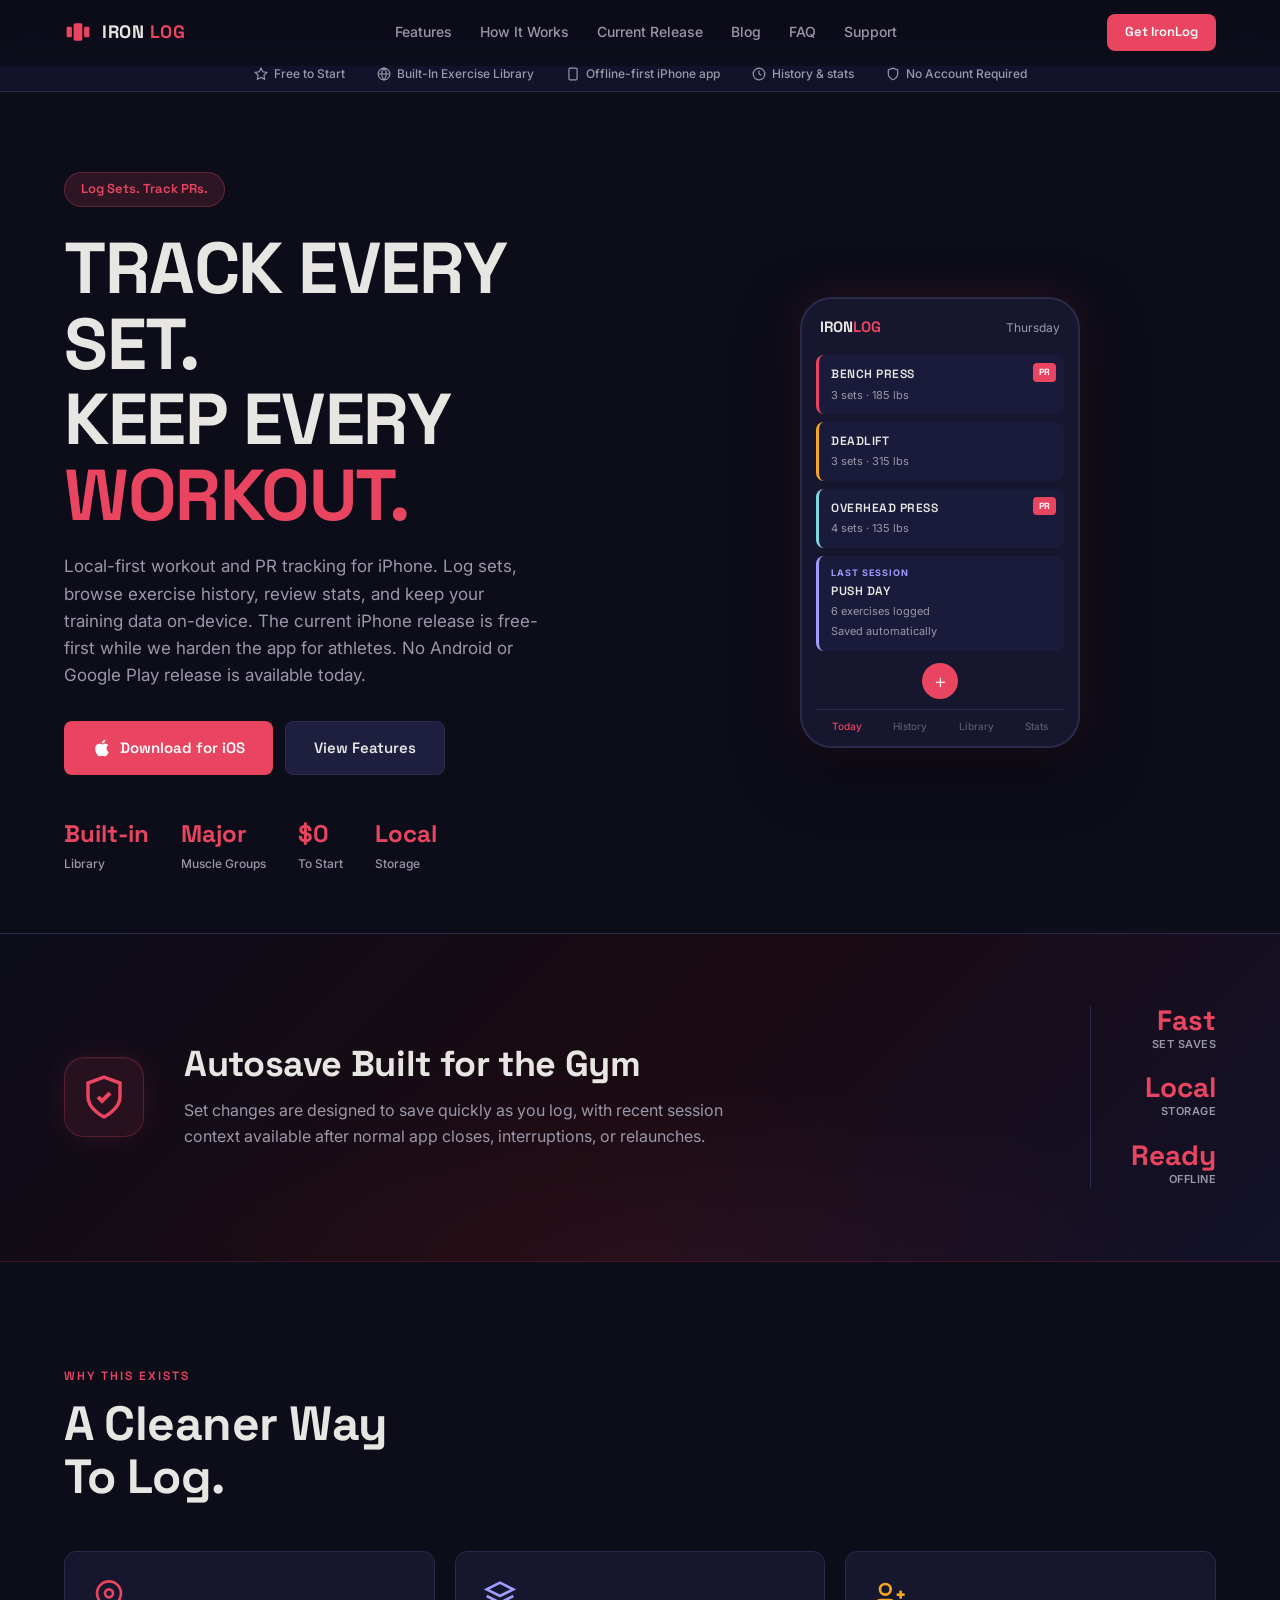
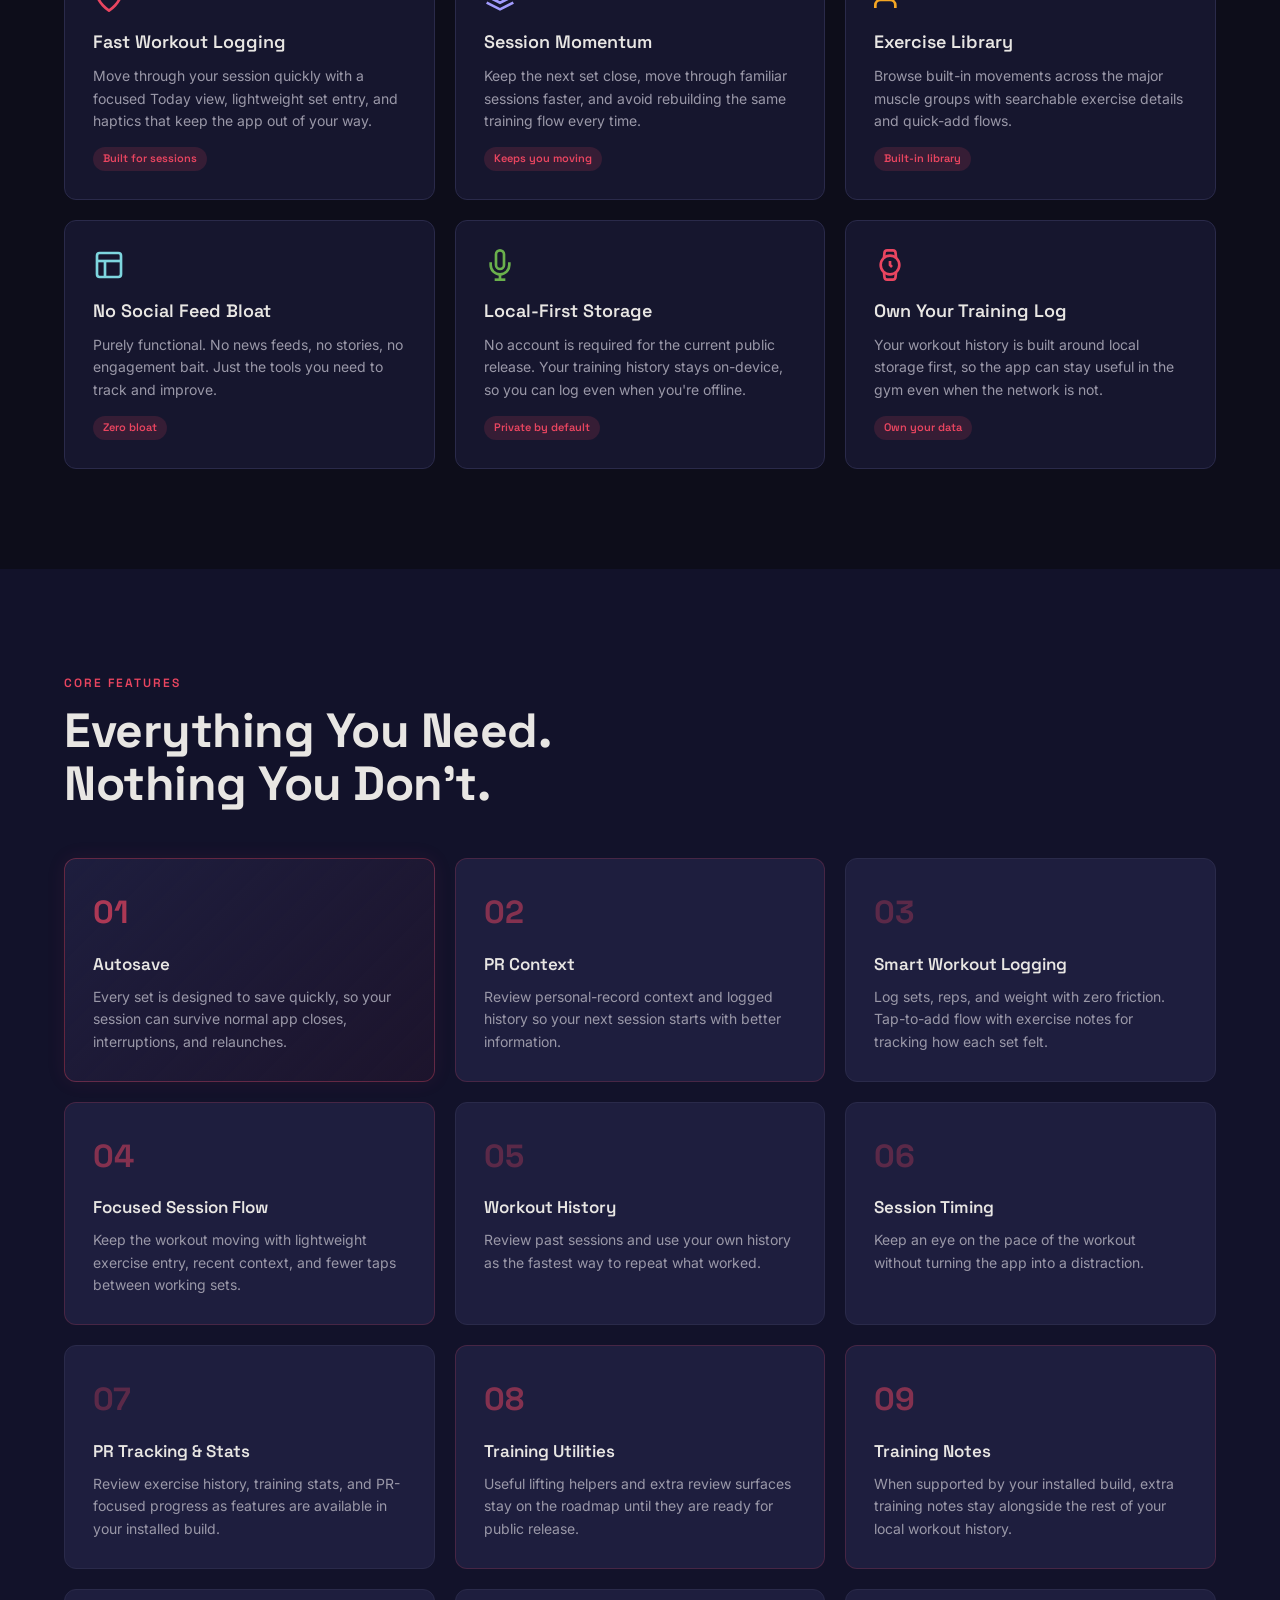
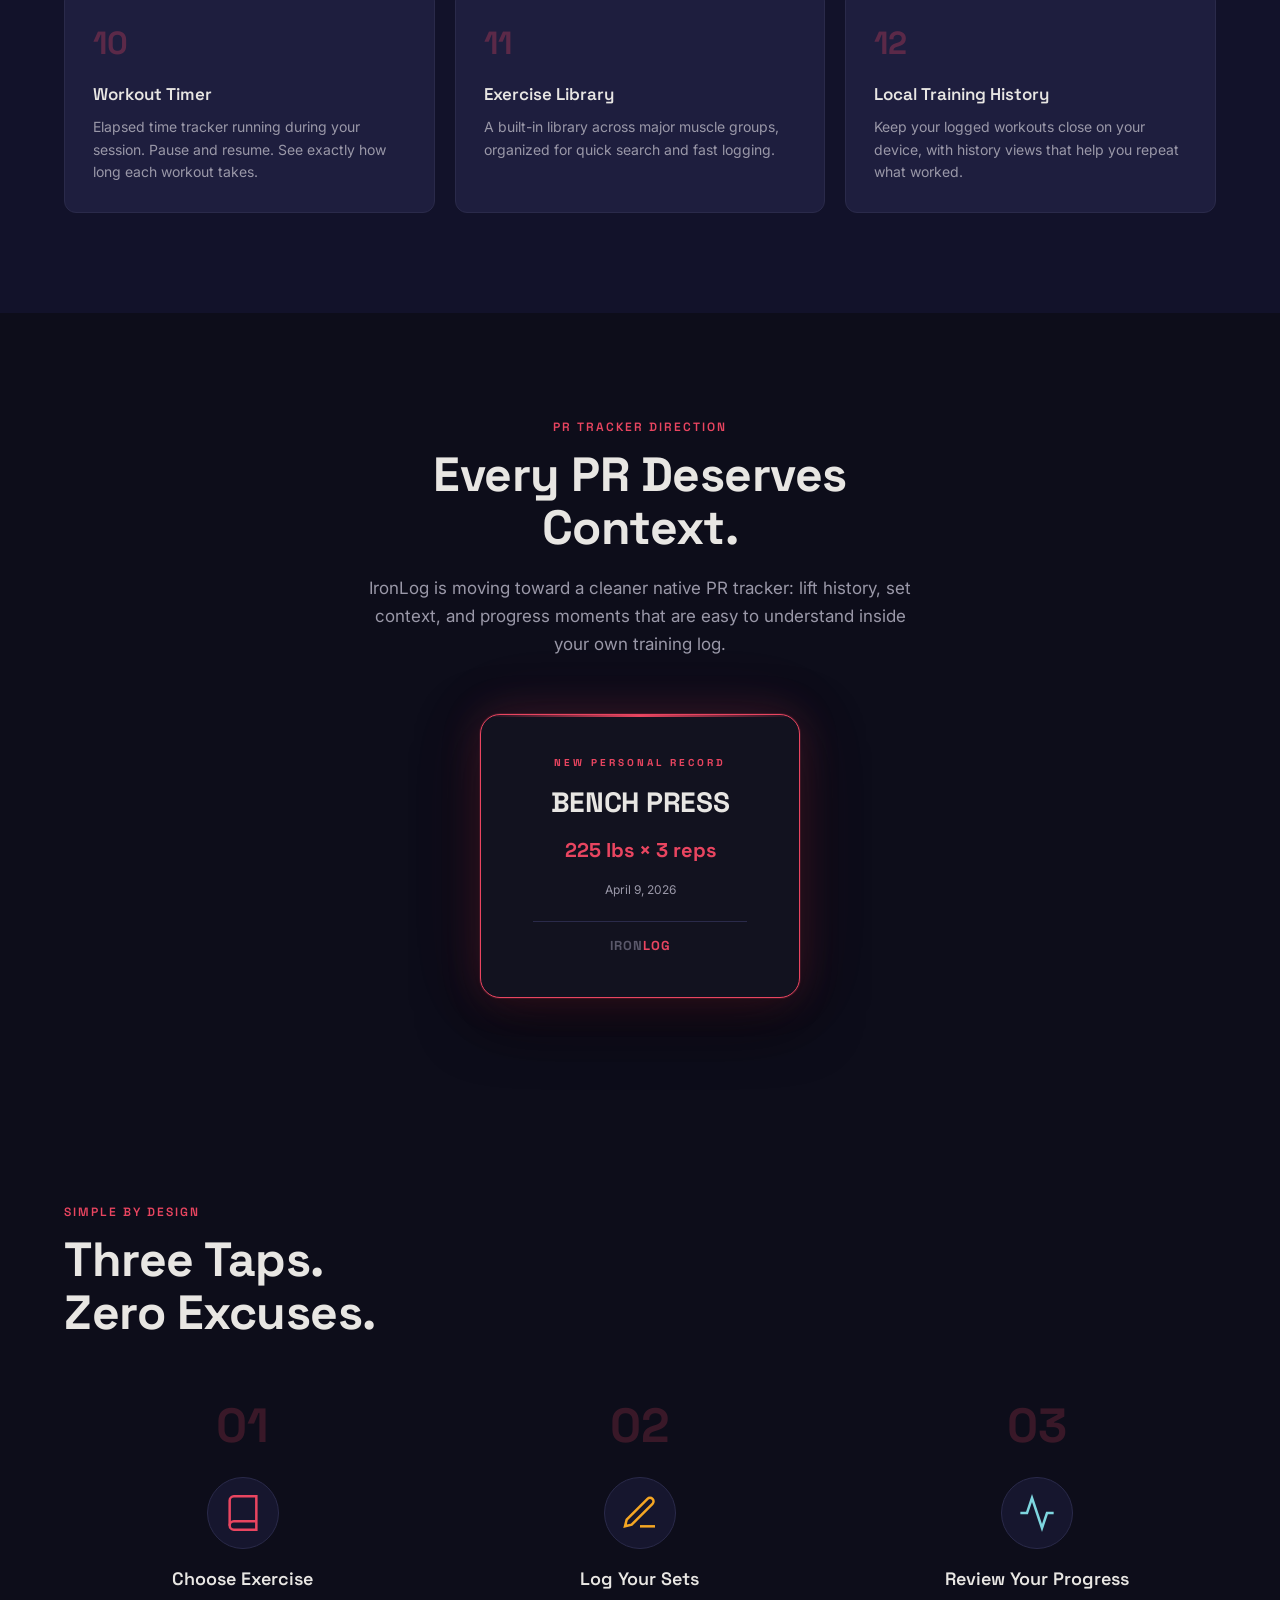
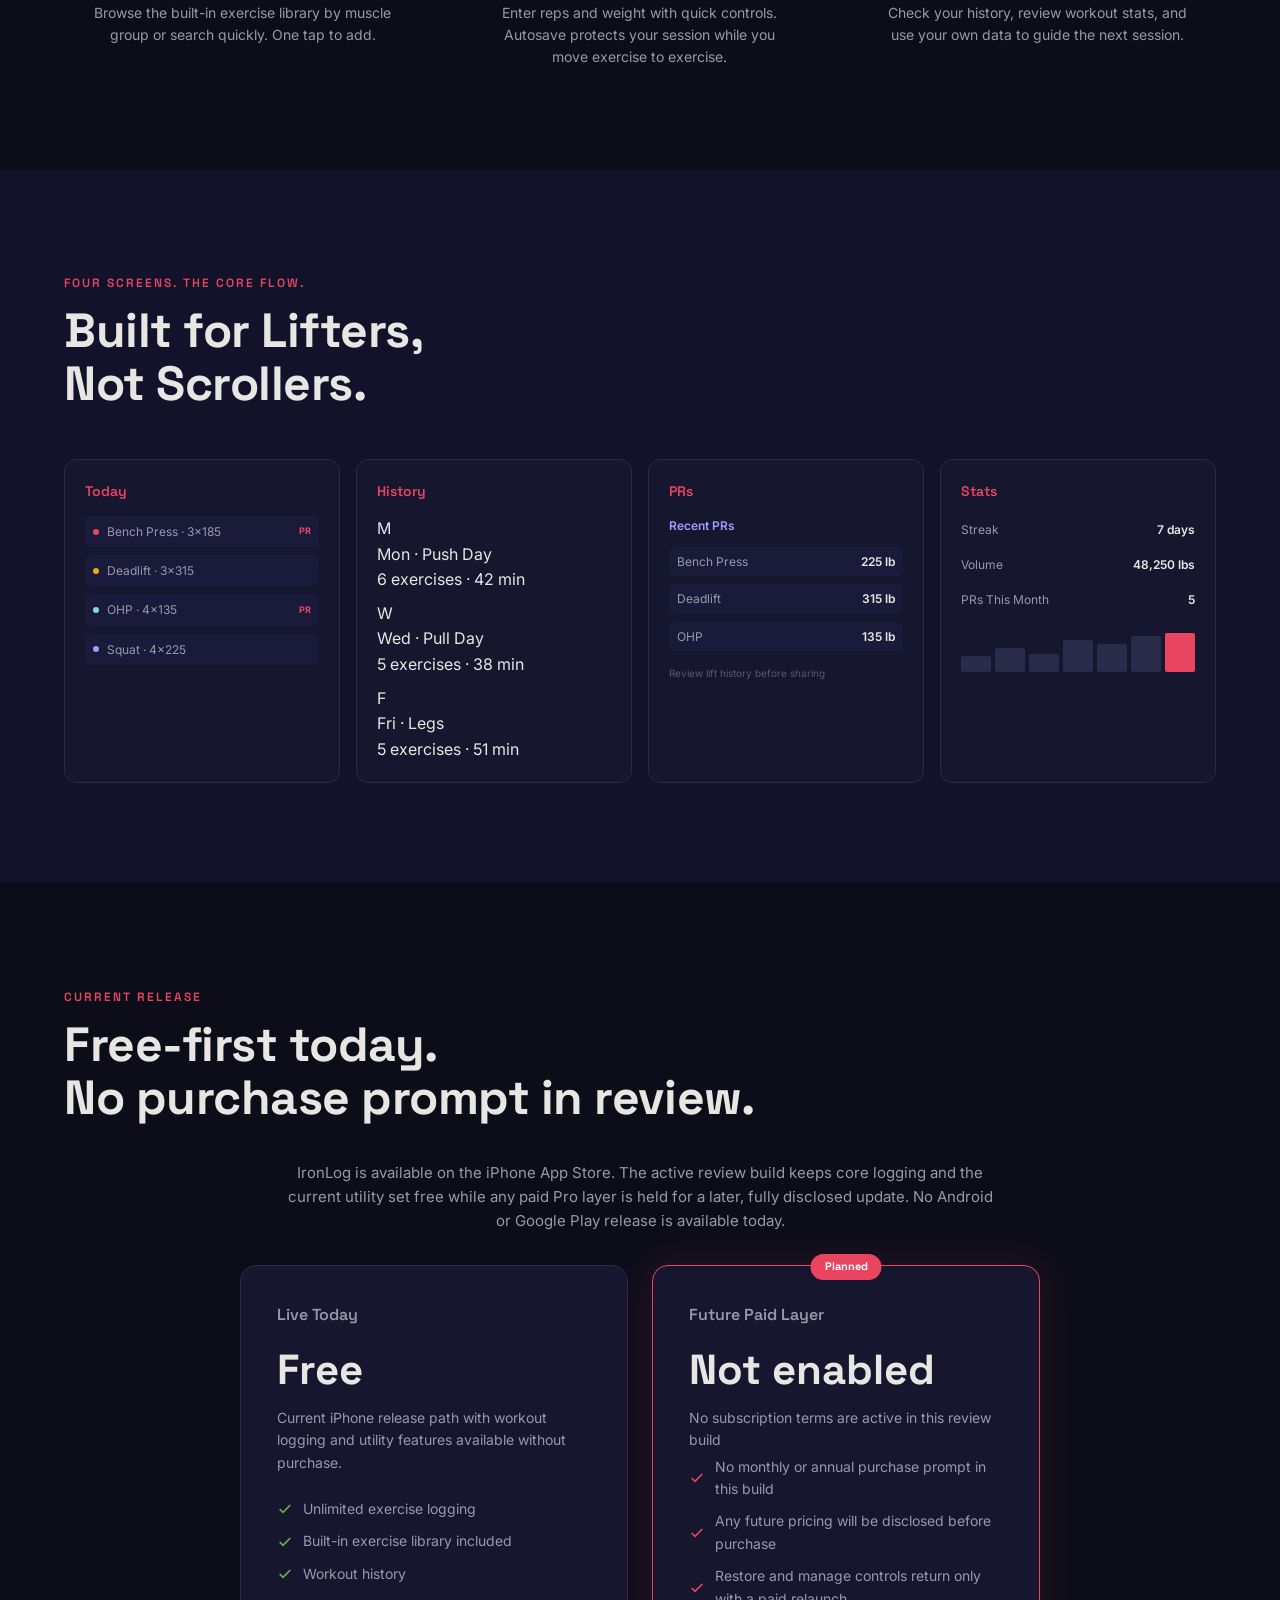
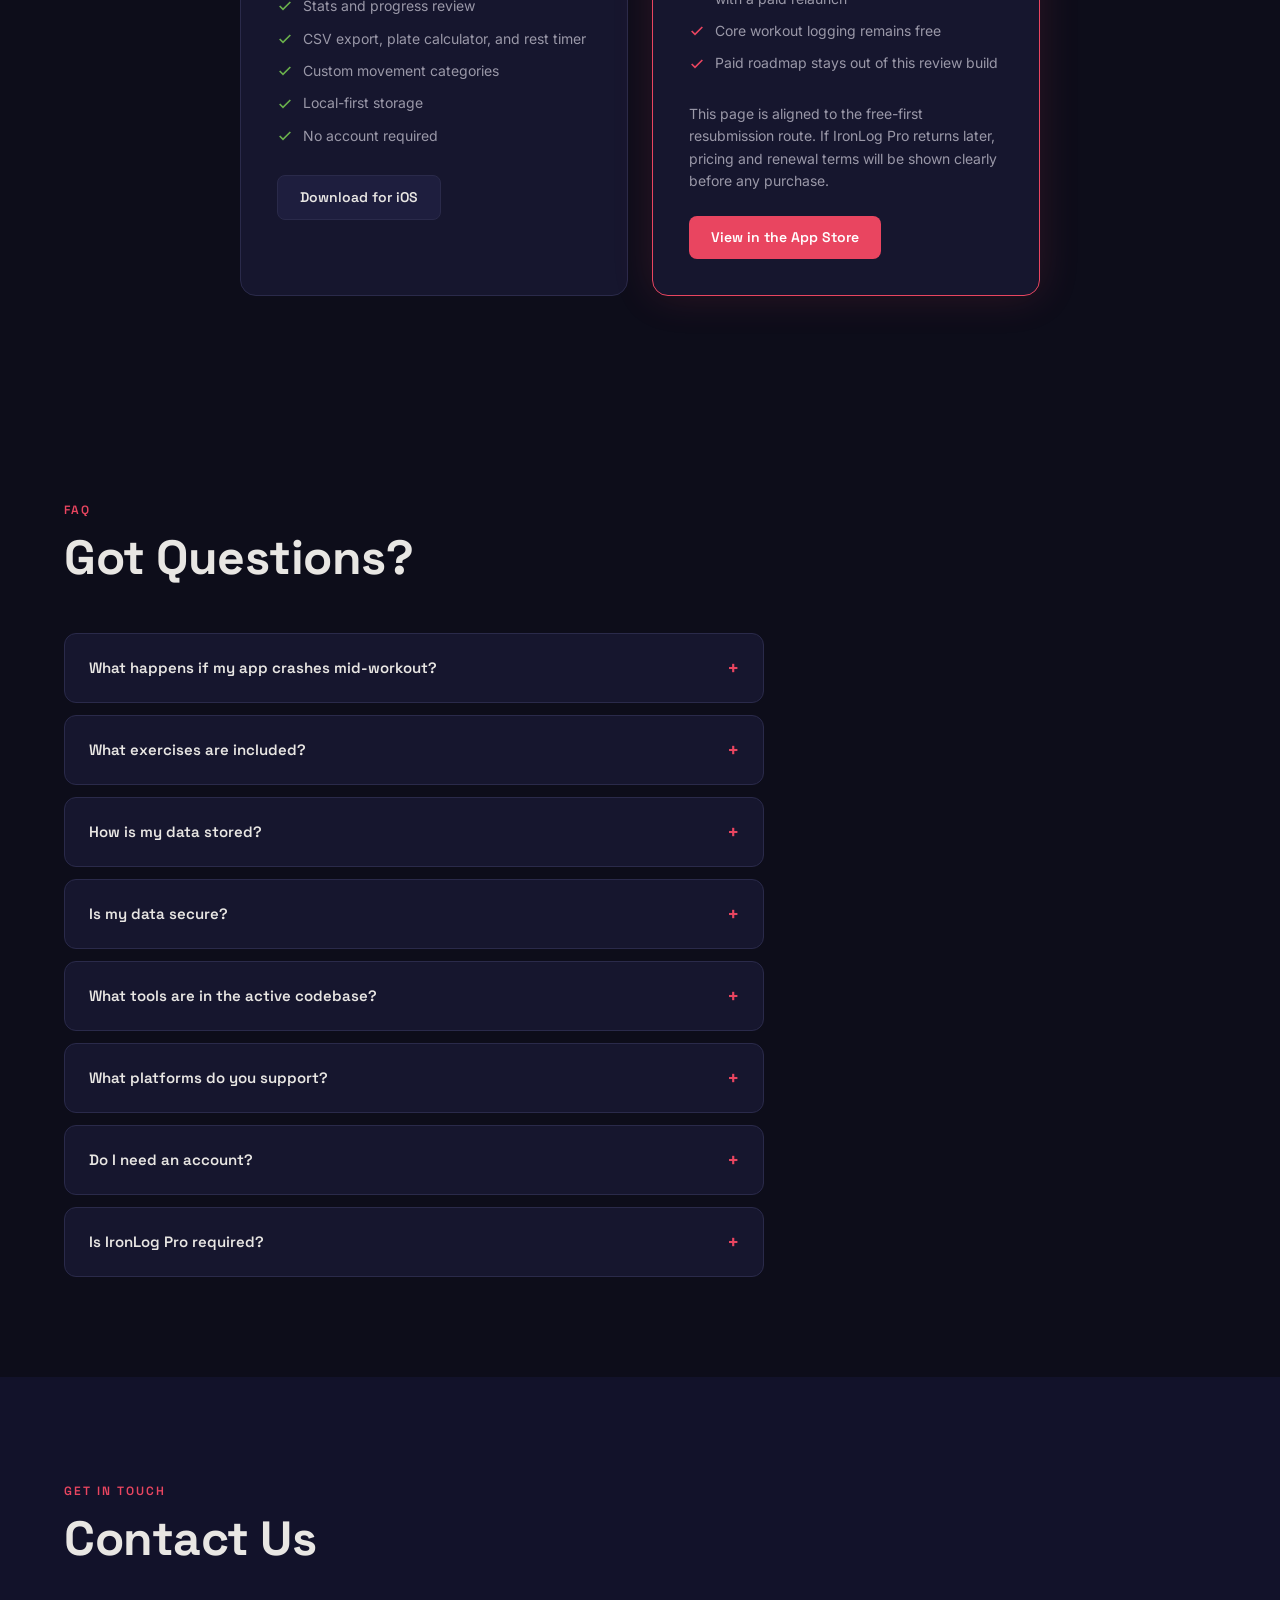
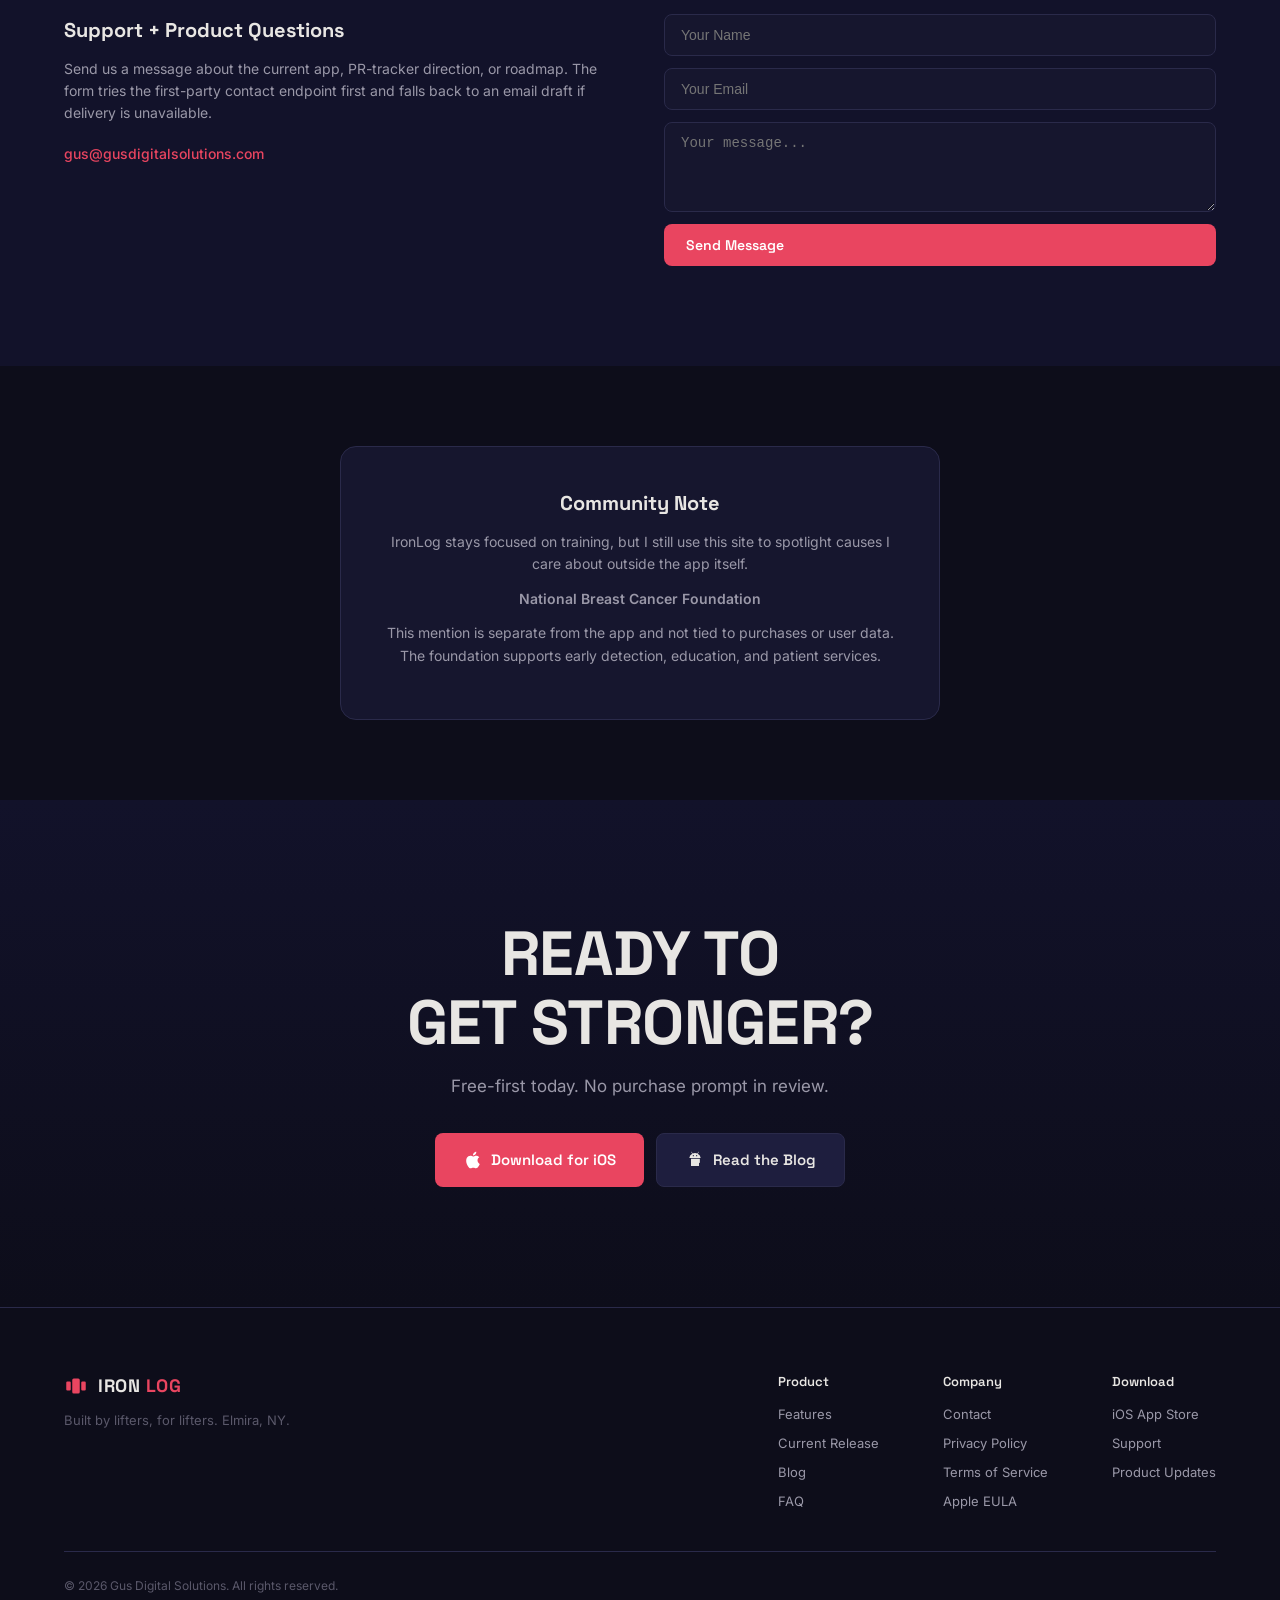
==== commit 82864b8e: "site(legal): add Apple standard EULA link to footer + Section 4 of terms Strengthens IronLog v2 revi" ====
--- a/index.html
+++ b/index.html
@@ -396,18 +396,20 @@
   <section class="release-section" id="release">
     <div class="container">
       <div class="section-label">Current Release</div>
-      <h2>Free-first today.<br>Pro planned later.</h2>
-      <p class="section-intro">IronLog is publicly available on the iPhone App Store. Core PR logging and the current utility set are free in this release while the paid Pro layer is being refined for a later update. No Android or Google Play release is available today.</p>
+      <h2>Free-first today.<br>No purchase prompt in review.</h2>
+      <p class="section-intro">IronLog is available on the iPhone App Store. The active review build keeps core logging and the current utility set free while any paid Pro layer is held for a later, fully disclosed update. No Android or Google Play release is available today.</p>
       <div class="release-grid">
         <div class="price-card">
           <div class="price-tier">Live Today</div>
           <div class="price-amount">Free</div>
-          <p class="price-desc">Current public iPhone release with core logging included.</p>
+          <p class="price-desc">Current iPhone release path with workout logging and utility features available without purchase.</p>
           <ul class="price-features">
             <li><svg width="16" height="16" viewBox="0 0 24 24" fill="none" stroke="#6ab04c" stroke-width="2.5"><polyline points="20 6 9 17 4 12"/></svg> Unlimited exercise logging</li>
             <li><svg width="16" height="16" viewBox="0 0 24 24" fill="none" stroke="#6ab04c" stroke-width="2.5"><polyline points="20 6 9 17 4 12"/></svg> Built-in exercise library included</li>
             <li><svg width="16" height="16" viewBox="0 0 24 24" fill="none" stroke="#6ab04c" stroke-width="2.5"><polyline points="20 6 9 17 4 12"/></svg> Workout history</li>
             <li><svg width="16" height="16" viewBox="0 0 24 24" fill="none" stroke="#6ab04c" stroke-width="2.5"><polyline points="20 6 9 17 4 12"/></svg> Stats and progress review</li>
+            <li><svg width="16" height="16" viewBox="0 0 24 24" fill="none" stroke="#6ab04c" stroke-width="2.5"><polyline points="20 6 9 17 4 12"/></svg> CSV export, plate calculator, and rest timer</li>
+            <li><svg width="16" height="16" viewBox="0 0 24 24" fill="none" stroke="#6ab04c" stroke-width="2.5"><polyline points="20 6 9 17 4 12"/></svg> Custom movement categories</li>
             <li><svg width="16" height="16" viewBox="0 0 24 24" fill="none" stroke="#6ab04c" stroke-width="2.5"><polyline points="20 6 9 17 4 12"/></svg> Local-first storage</li>
             <li><svg width="16" height="16" viewBox="0 0 24 24" fill="none" stroke="#6ab04c" stroke-width="2.5"><polyline points="20 6 9 17 4 12"/></svg> No account required</li>
           </ul>
@@ -415,17 +417,17 @@
         </div>
         <div class="price-card featured">
           <div class="price-badge">Planned</div>
-          <div class="price-tier">Future IronLog Pro</div>
-          <div class="price-amount">Not live today</div>
-          <div class="price-alt">Paid features are being refined for a later update</div>
+          <div class="price-tier">Future Paid Layer</div>
+          <div class="price-amount">Not enabled</div>
+          <div class="price-alt">No subscription terms are active in this review build</div>
           <ul class="price-features">
-            <li><svg width="16" height="16" viewBox="0 0 24 24" fill="none" stroke="#e94560" stroke-width="2.5"><polyline points="20 6 9 17 4 12"/></svg> CSV export of your training history</li>
-            <li><svg width="16" height="16" viewBox="0 0 24 24" fill="none" stroke="#e94560" stroke-width="2.5"><polyline points="20 6 9 17 4 12"/></svg> Built-in plate calculator</li>
-            <li><svg width="16" height="16" viewBox="0 0 24 24" fill="none" stroke="#e94560" stroke-width="2.5"><polyline points="20 6 9 17 4 12"/></svg> In-workout rest timer</li>
-            <li><svg width="16" height="16" viewBox="0 0 24 24" fill="none" stroke="#e94560" stroke-width="2.5"><polyline points="20 6 9 17 4 12"/></svg> Custom movement categories</li>
-            <li><svg width="16" height="16" viewBox="0 0 24 24" fill="none" stroke="#e94560" stroke-width="2.5"><polyline points="20 6 9 17 4 12"/></svg> Restore support will return when Pro is relaunched</li>
+            <li><svg width="16" height="16" viewBox="0 0 24 24" fill="none" stroke="#e94560" stroke-width="2.5"><polyline points="20 6 9 17 4 12"/></svg> No monthly or annual purchase prompt in this build</li>
+            <li><svg width="16" height="16" viewBox="0 0 24 24" fill="none" stroke="#e94560" stroke-width="2.5"><polyline points="20 6 9 17 4 12"/></svg> Any future pricing will be disclosed before purchase</li>
+            <li><svg width="16" height="16" viewBox="0 0 24 24" fill="none" stroke="#e94560" stroke-width="2.5"><polyline points="20 6 9 17 4 12"/></svg> Restore and manage controls return only with a paid relaunch</li>
+            <li><svg width="16" height="16" viewBox="0 0 24 24" fill="none" stroke="#e94560" stroke-width="2.5"><polyline points="20 6 9 17 4 12"/></svg> Core workout logging remains free</li>
+            <li><svg width="16" height="16" viewBox="0 0 24 24" fill="none" stroke="#e94560" stroke-width="2.5"><polyline points="20 6 9 17 4 12"/></svg> Paid roadmap stays out of this review build</li>
           </ul>
-          <p class="price-desc">The current review build keeps these utility features available without a purchase prompt. If IronLog Pro returns later, pricing and renewal terms will be shown clearly before any purchase.</p>
+          <p class="price-desc">This page is aligned to the free-first resubmission route. If IronLog Pro returns later, pricing and renewal terms will be shown clearly before any purchase.</p>
           <a href="https://apps.apple.com/us/app/ironlog-gym-workout-tracker/id6759731114" class="btn btn-primary" target="_blank" rel="noopener">View in the App Store</a>
         </div>
       </div>
@@ -519,7 +521,7 @@
   <section class="cta-section">
     <div class="container">
       <h2>READY TO<br>GET STRONGER?</h2>
-      <p>Free-first today. Pro planned later.</p>
+      <p>Free-first today. No purchase prompt in review.</p>
       <div class="cta-buttons">
         <a href="https://apps.apple.com/us/app/ironlog-gym-workout-tracker/id6759731114" class="btn btn-primary btn-lg" target="_blank" rel="noopener">
           <svg width="20" height="20" viewBox="0 0 24 24" fill="currentColor"><path d="M18.71 19.5c-.83 1.24-1.71 2.45-3.05 2.47-1.34.03-1.77-.79-3.29-.79-1.53 0-2 .77-3.27.82-1.31.05-2.3-1.32-3.14-2.53C4.25 17 2.94 12.45 4.7 9.39c.87-1.52 2.43-2.48 4.12-2.51 1.28-.02 2.5.87 3.29.87.78 0 2.26-1.07 3.8-.91.65.03 2.47.26 3.64 1.98-.09.06-2.17 1.28-2.15 3.81.03 3.02 2.65 4.03 2.68 4.04-.03.07-.42 1.44-1.38 2.83M13 3.5c.73-.83 1.94-1.46 2.94-1.5.13 1.17-.34 2.35-1.04 3.19-.69.85-1.83 1.51-2.95 1.42-.15-1.15.41-2.35 1.05-3.11z"/></svg>
@@ -561,6 +563,7 @@
             <a href="mailto:gus@gusdigitalsolutions.com">Contact</a>
             <a href="/privacy/">Privacy Policy</a>
             <a href="/terms/">Terms of Service</a>
+            <a href="https://www.apple.com/legal/internet-services/itunes/dev/stdeula/" target="_blank" rel="noopener">Apple EULA</a>
           </div>
           <div class="footer-col">
             <h4>Download</h4>
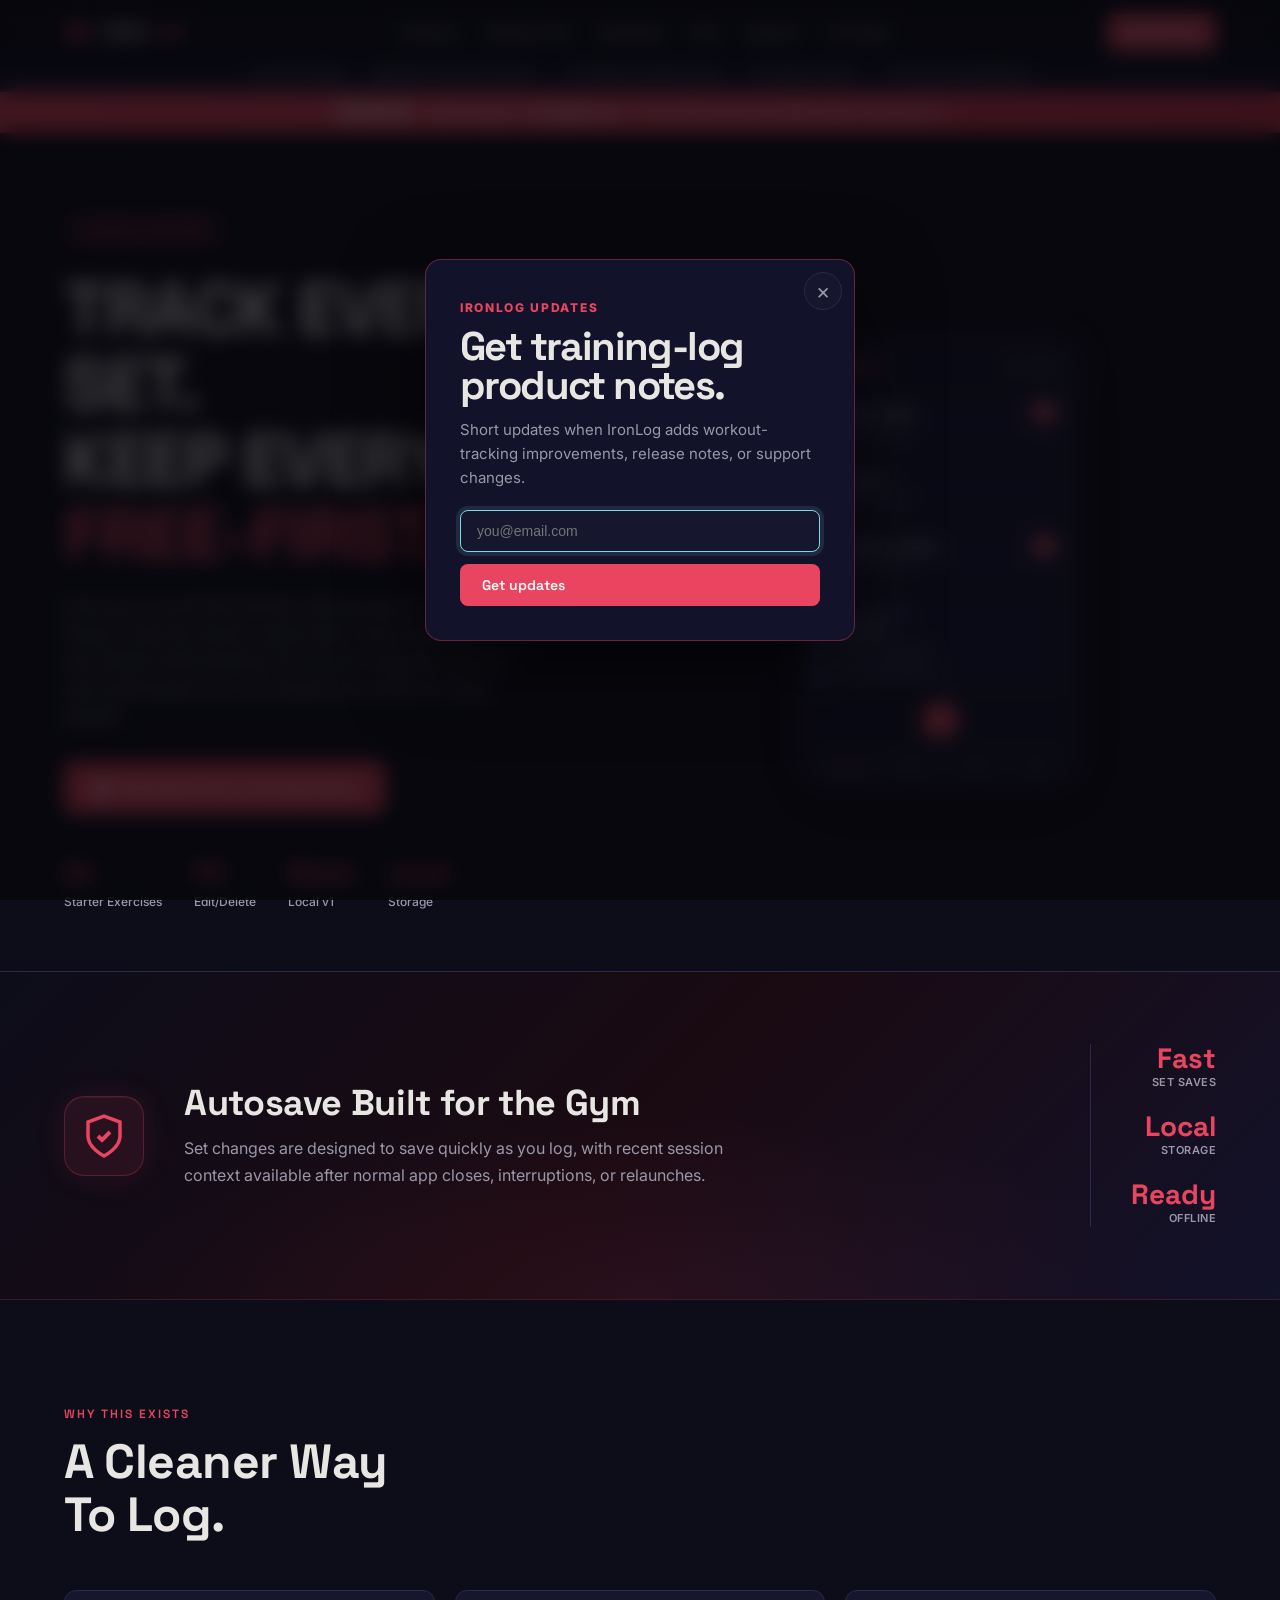
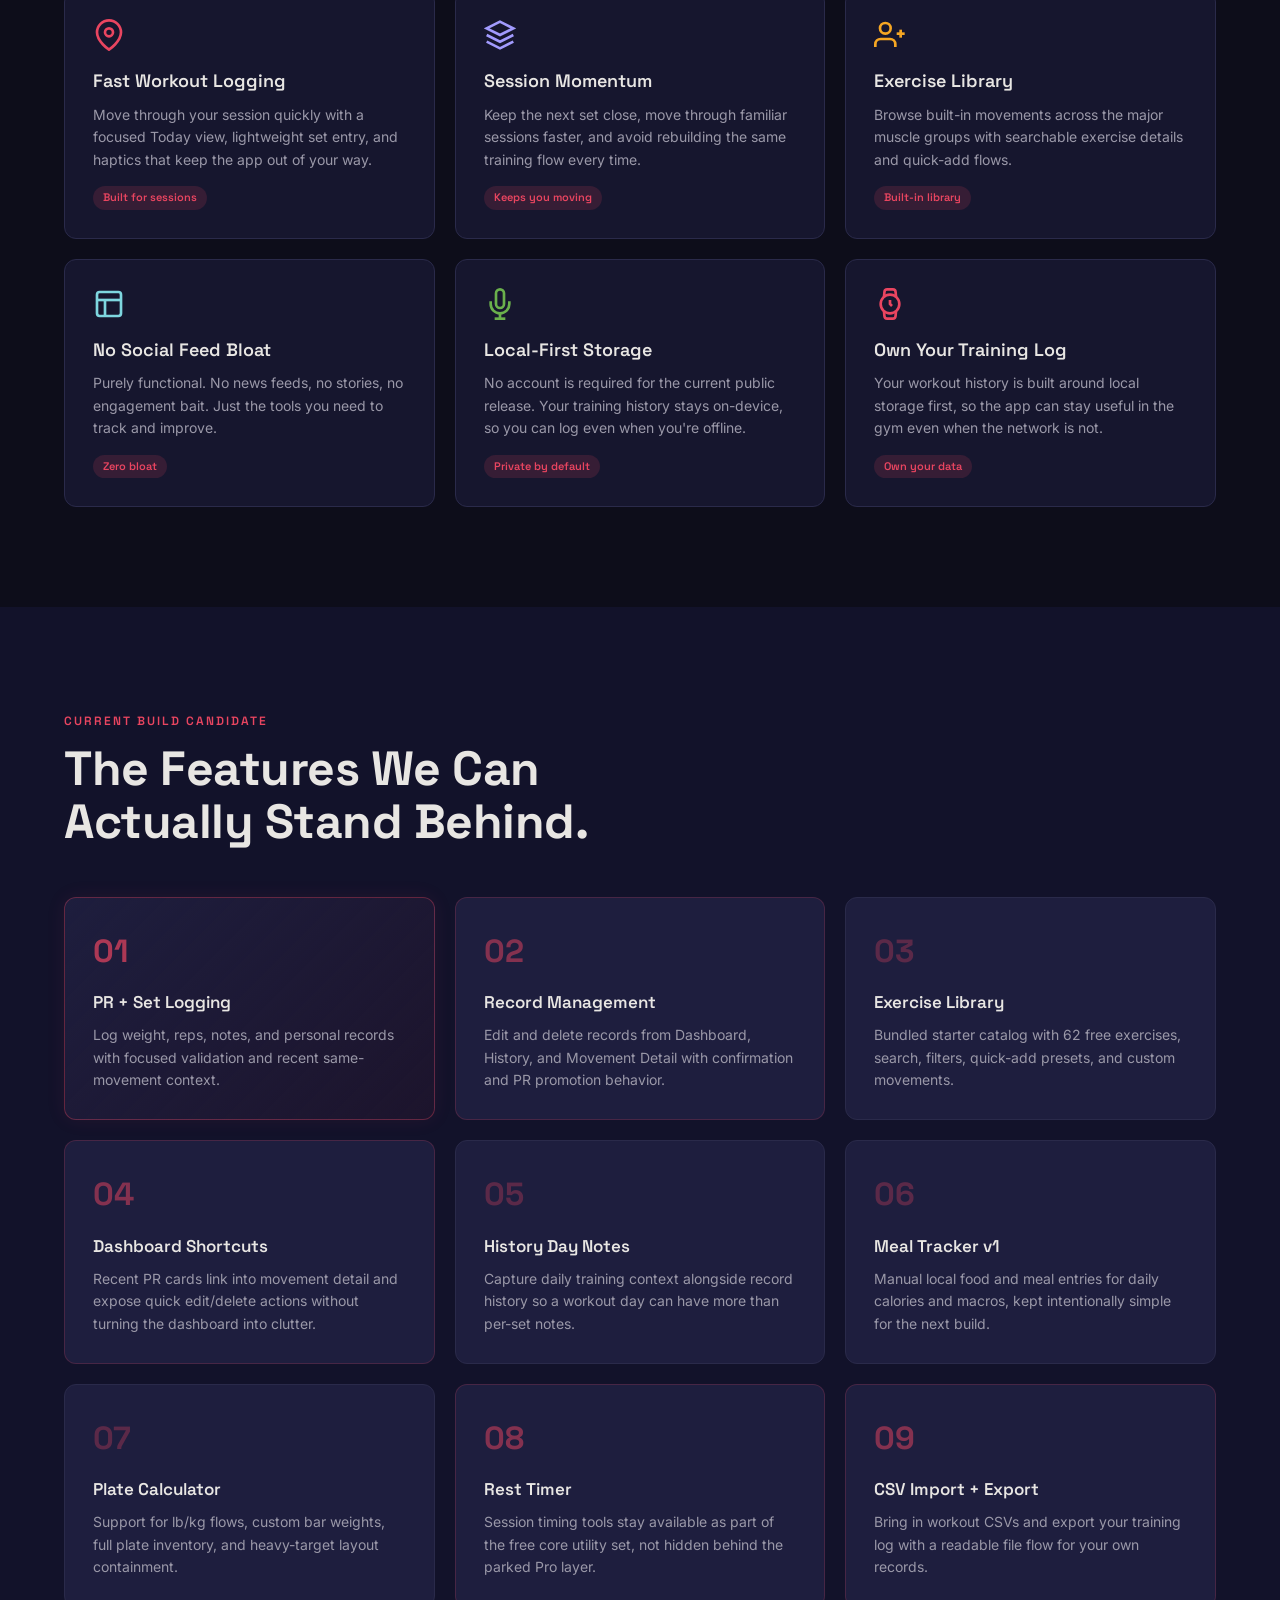
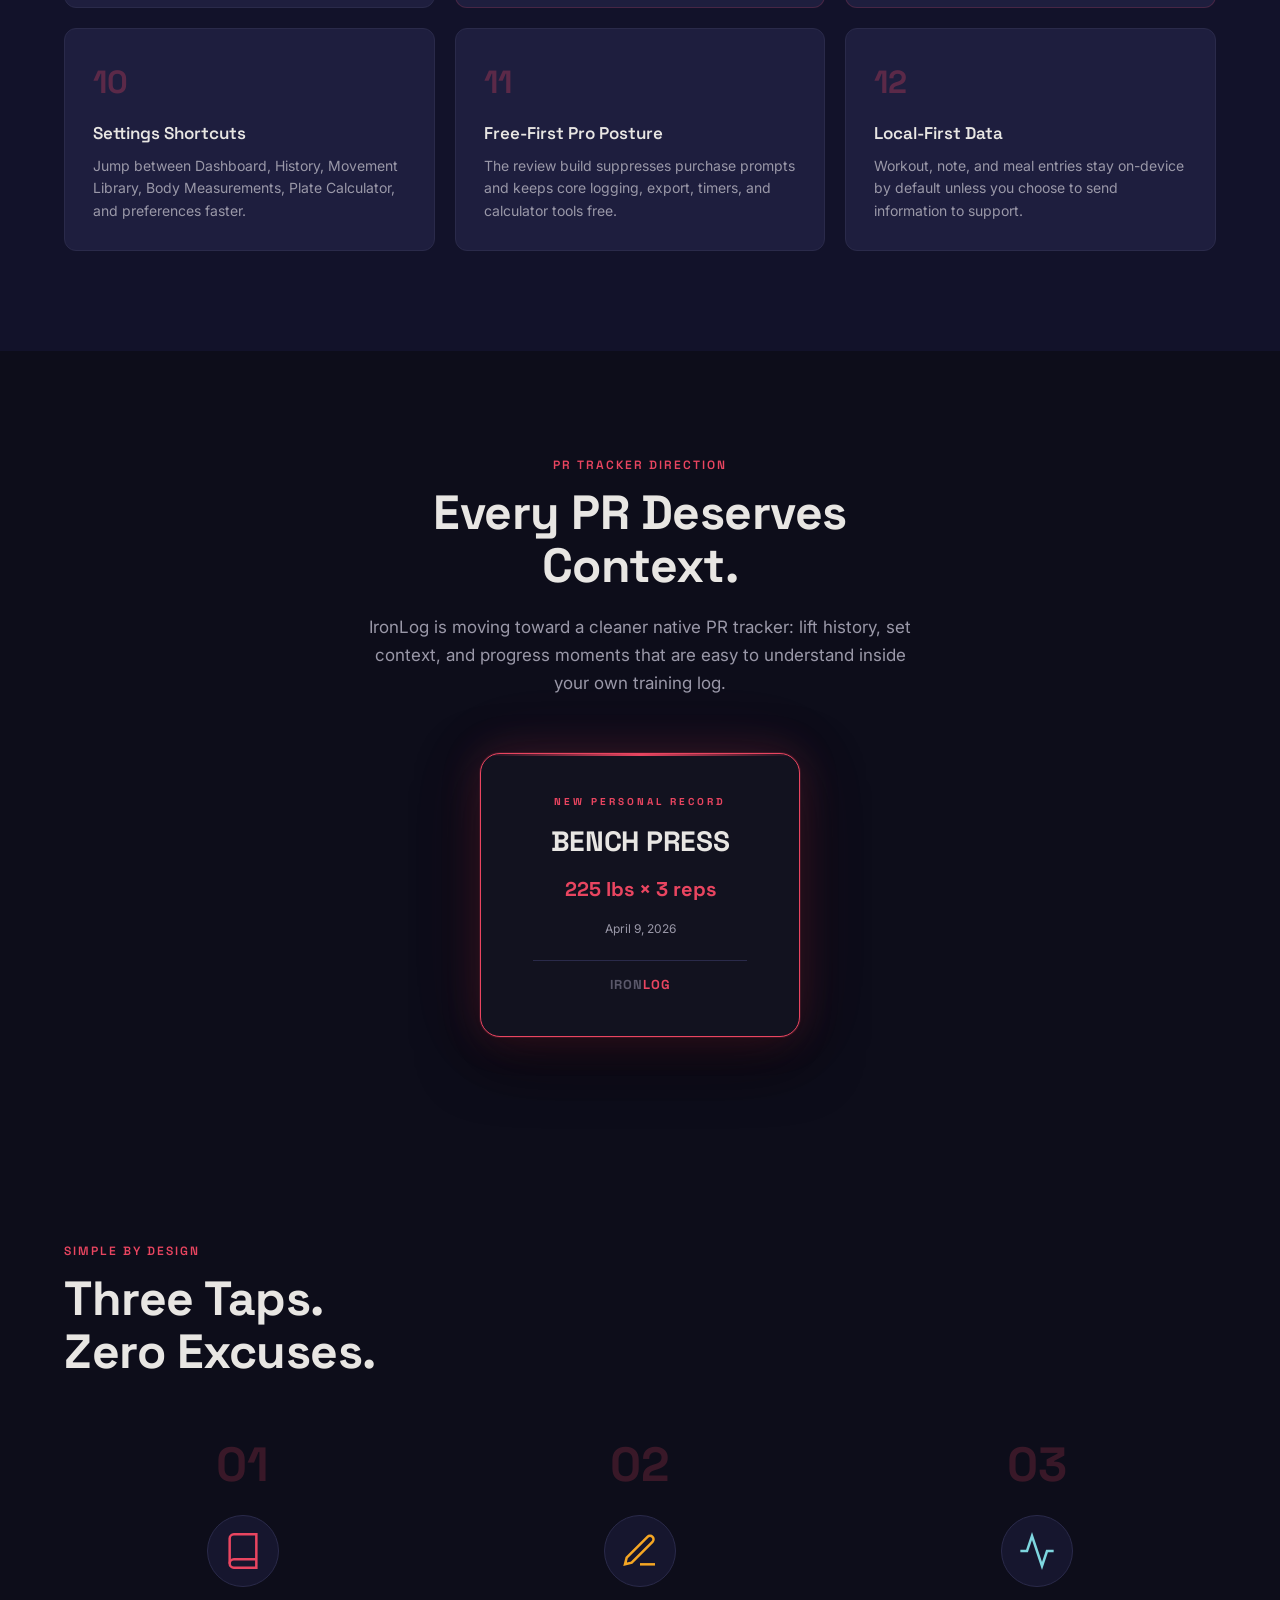
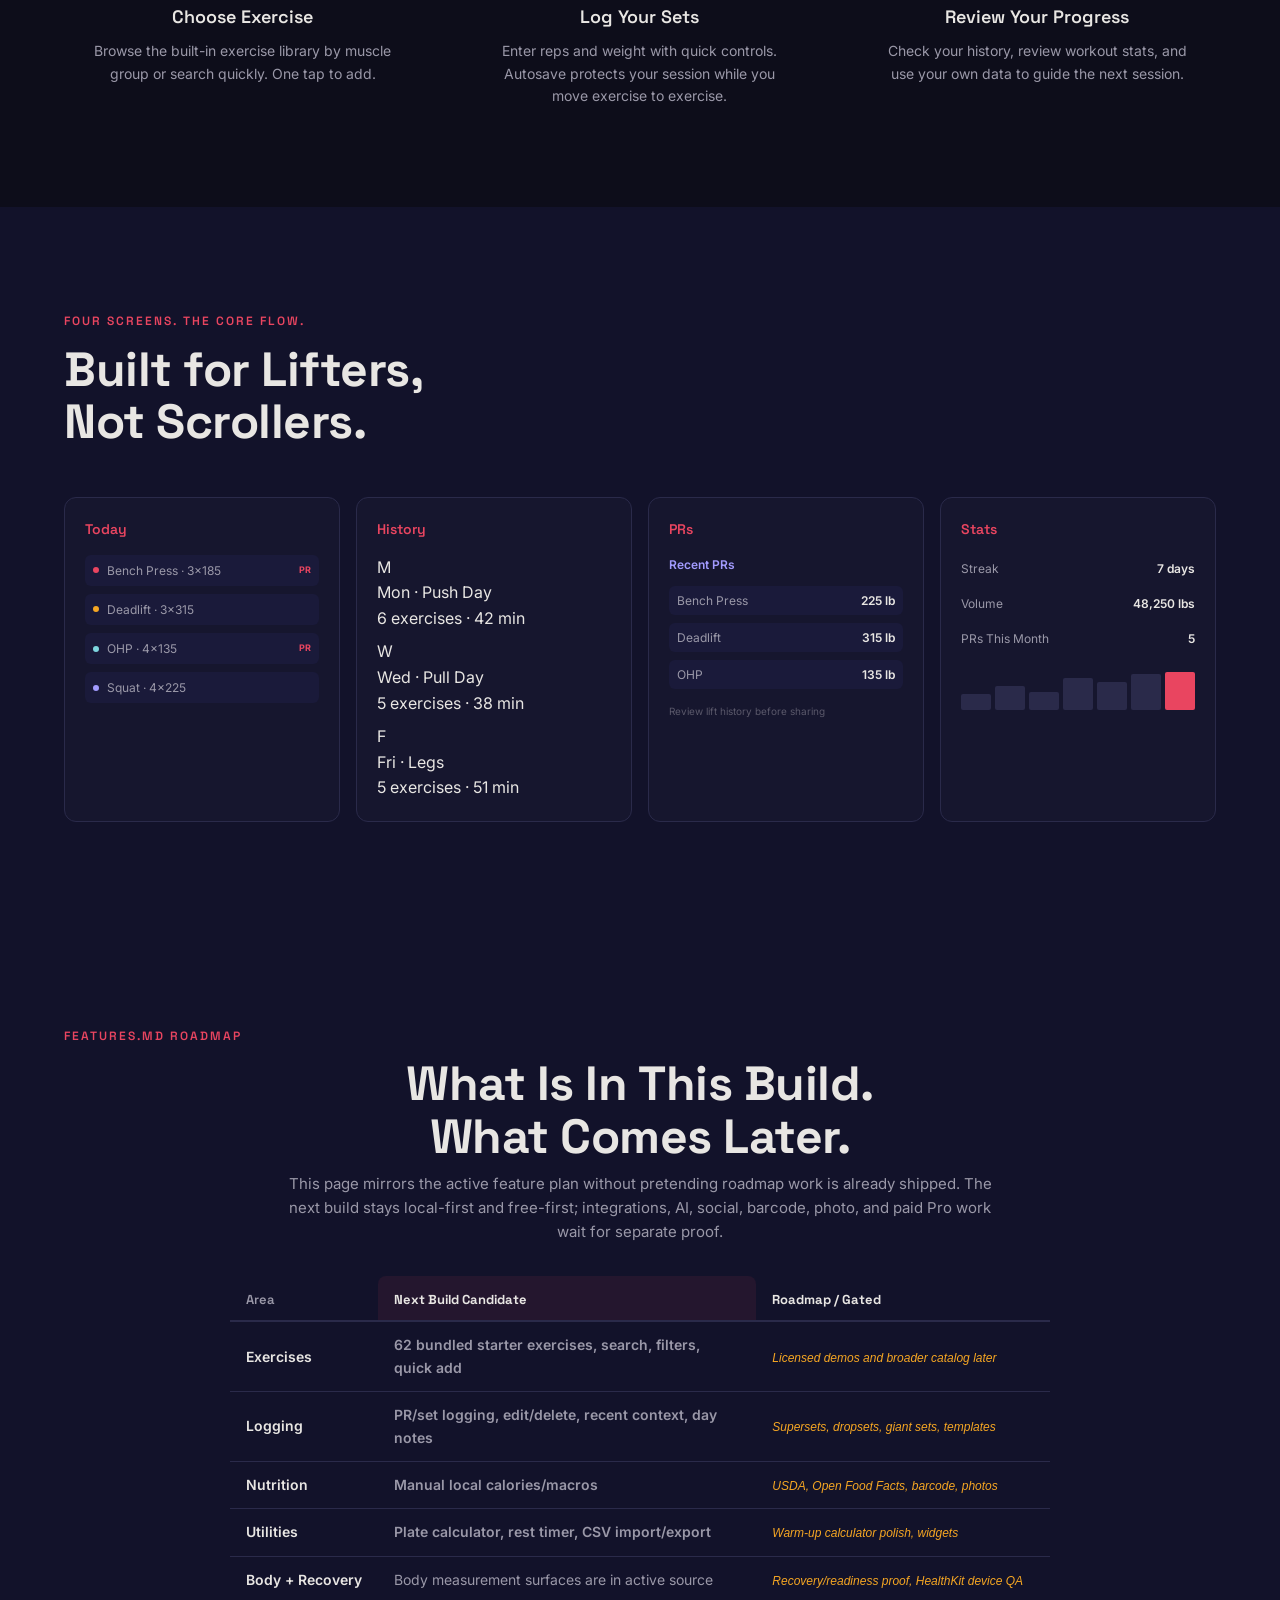
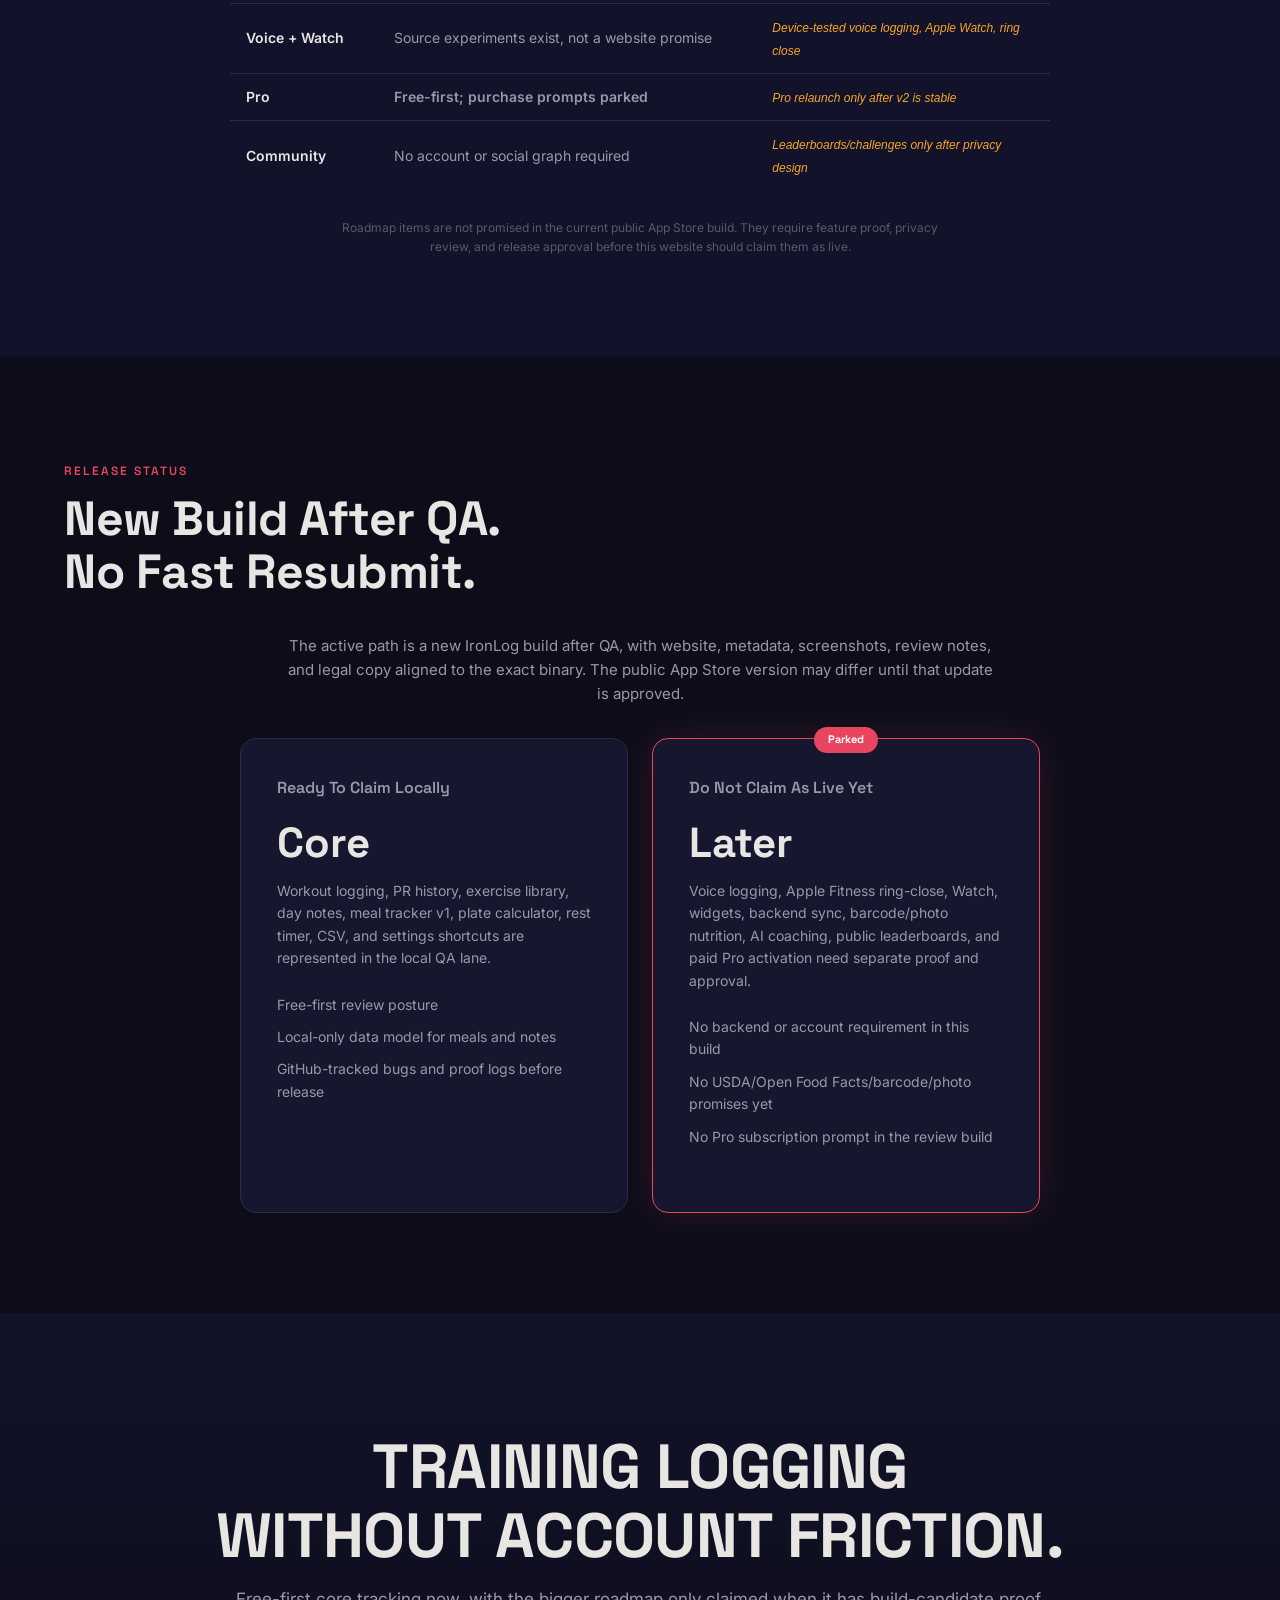
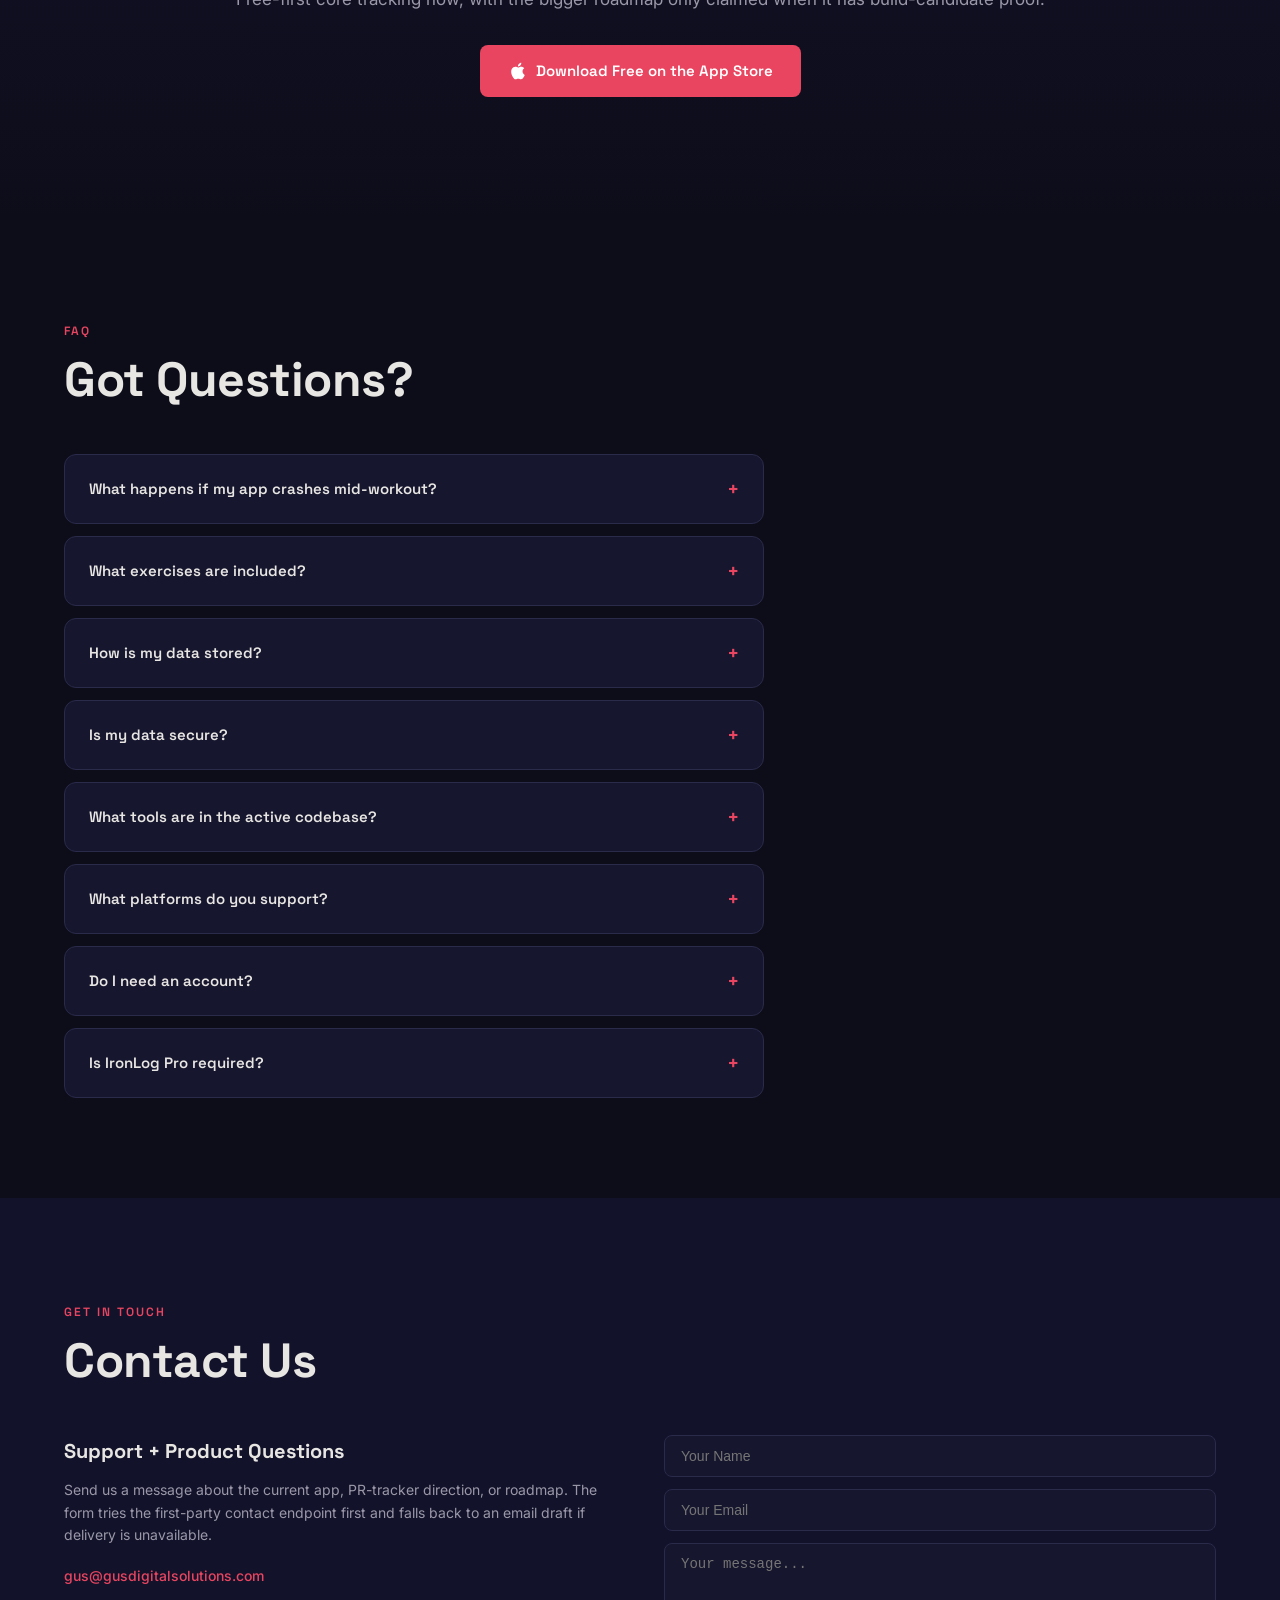
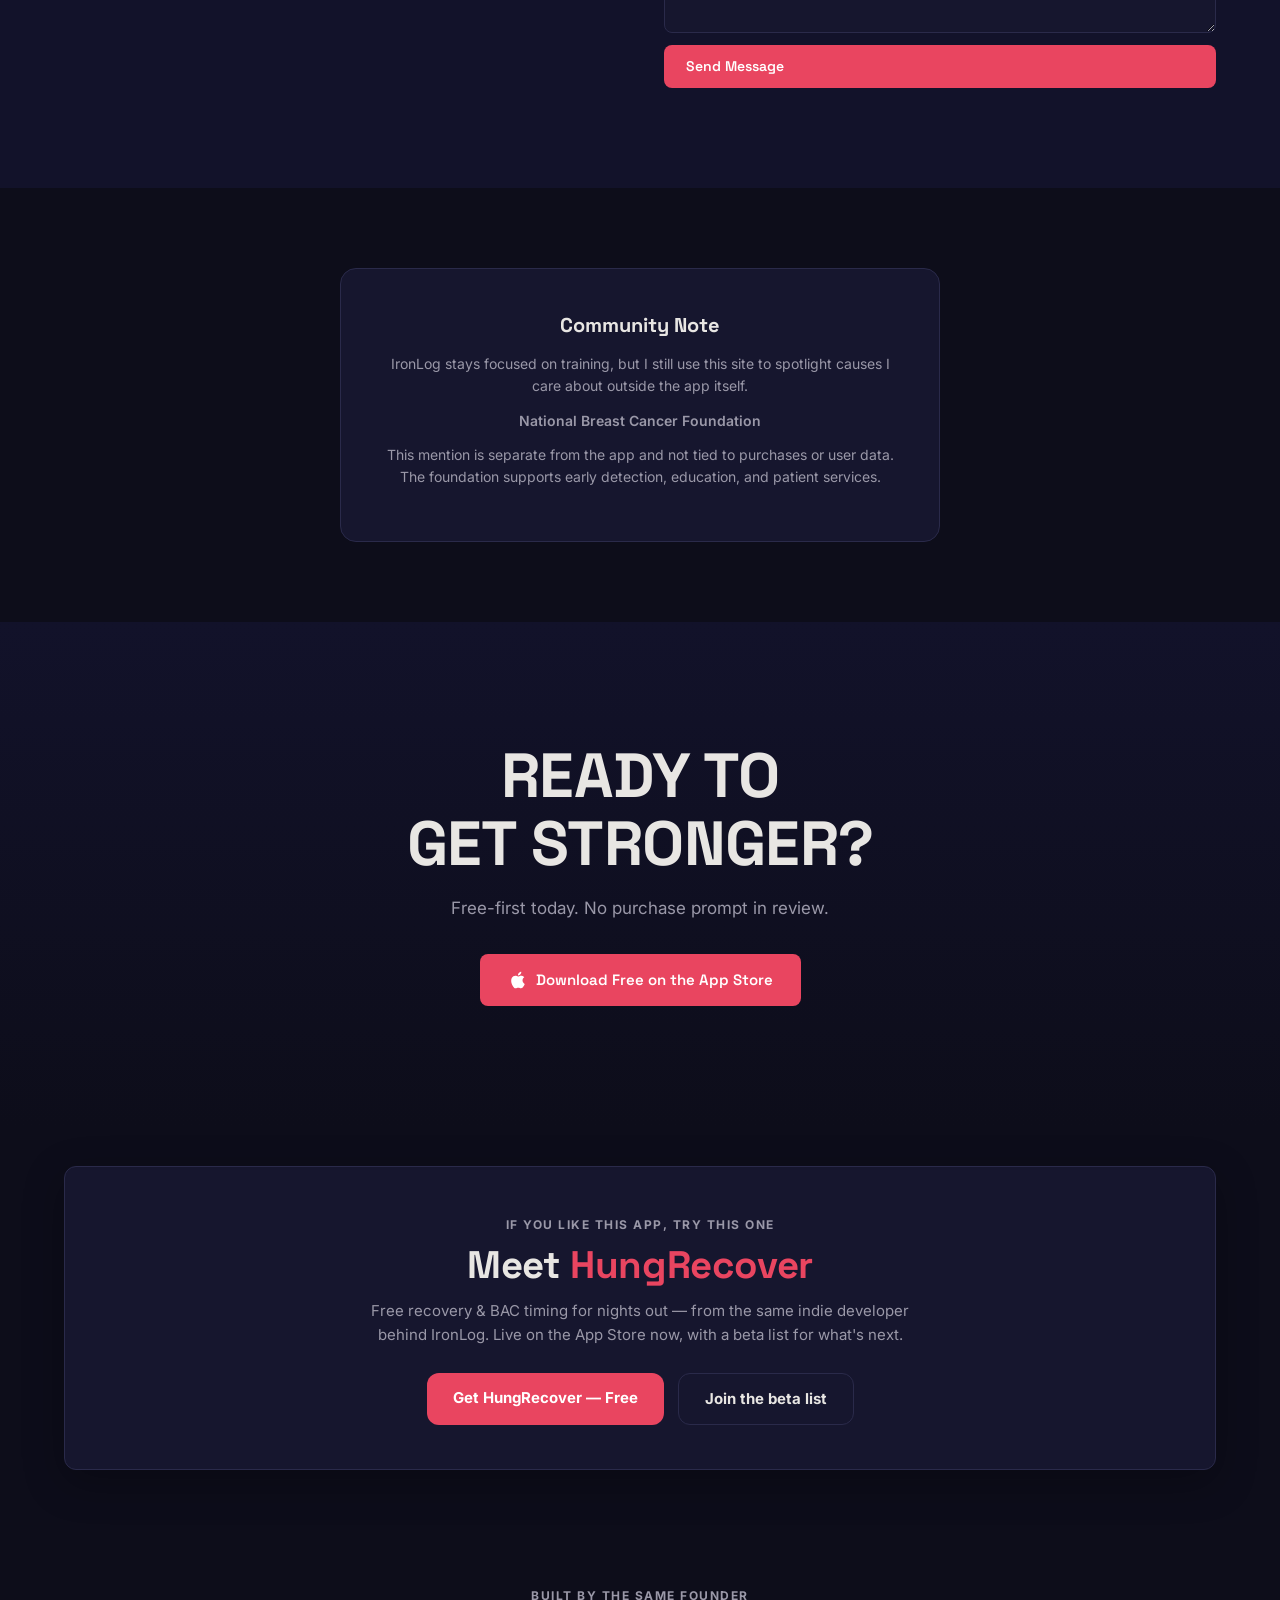
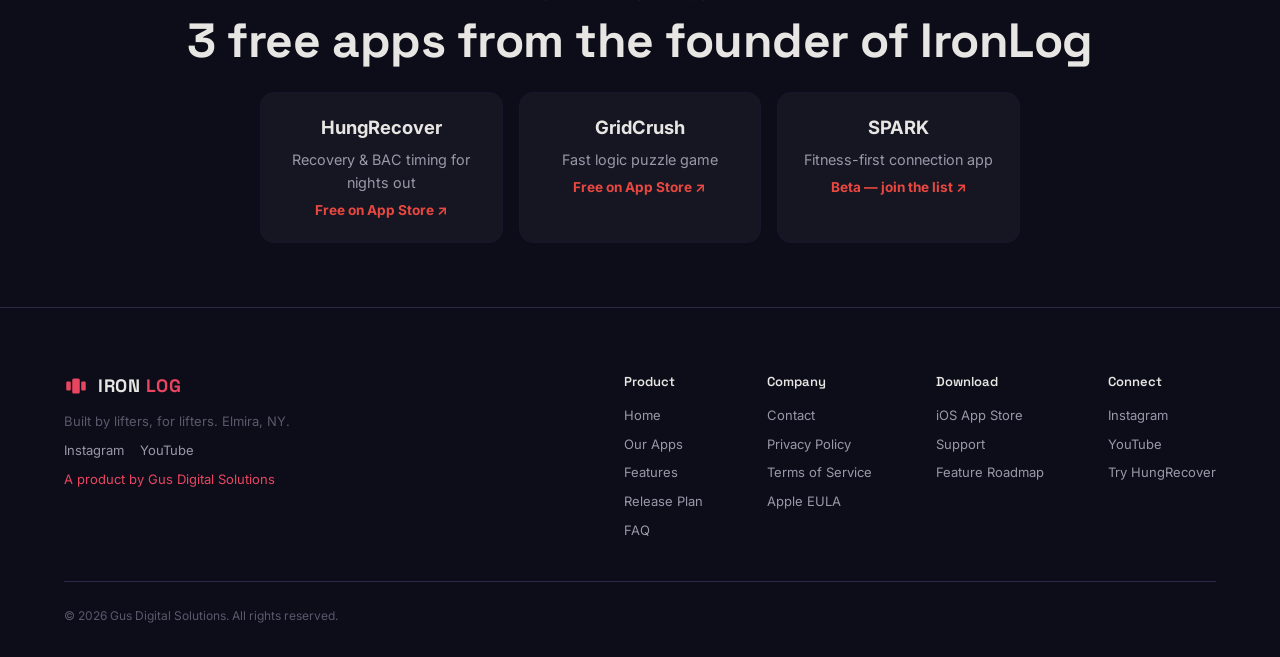
==== commit d540cbbd: "feat(ironlog.co): sitemap + blog posts + OG updates (2026-05-23) - Update sitemap.xml with 4 blog po" ====
--- a/index.html
+++ b/index.html
@@ -21,7 +21,7 @@
   <link rel="preconnect" href="https://fonts.gstatic.com" crossorigin>
   <link href="https://fonts.googleapis.com/css2?family=Inter:wght@400;500;600;700;800;900&family=Space+Grotesk:wght@500;600;700&display=swap" rel="stylesheet">
   <link rel="icon" type="image/svg+xml" href="/favicon.svg">
-  <link rel="stylesheet" href="style.css">
+  <link rel="stylesheet" href="style.css?v=20260519-cta-v1">
 </head>
 <body>
 
@@ -38,11 +38,11 @@
       </a>
       <nav class="nav" id="nav" aria-label="Primary navigation">
         <a href="#features">Features</a>
-        <a href="#how-it-works">How It Works</a>
-        <a href="#release">Current Release</a>
-        <a href="/blog/">Blog</a>
+        <a href="#release">Release Plan</a>
+        <a href="#compare">Roadmap</a>
         <a href="#faq">FAQ</a>
         <a href="#contact">Support</a>
+        <a href="#more-apps">Our Apps</a>
       </nav>
       <div class="header-actions">
         <a href="https://apps.apple.com/us/app/ironlog-gym-workout-tracker/id6759731114" class="btn btn-primary btn-sm" target="_blank" rel="noopener">Get IronLog</a>
@@ -64,23 +64,47 @@
     </div>
   </div>
 
+  <!-- CROSS-PROMO (header strip) -->
+  <style id="xpromo-css">
+  .xpromo-strip{display:flex;align-items:center;justify-content:center;gap:10px;flex-wrap:wrap;padding:9px 18px;font-size:13px;font-weight:600;text-align:center;color:#fff;background:linear-gradient(90deg,var(--primary,#e94560),var(--primary-hover,#d63651));border-bottom:1px solid rgba(0,0,0,.2);text-decoration:none;transition:filter .2s}
+  .xpromo-strip:hover{filter:brightness(1.08)}
+  .xpromo-strip-tag{background:rgba(255,255,255,.22);padding:2px 8px;border-radius:999px;font-size:11px;letter-spacing:.5px}
+  .xpromo-strip strong{font-weight:800}
+  .xpromo-section{max-width:1200px;margin:0 auto;padding:40px 24px 64px}
+  .xpromo-card{background:var(--surface,#16162e);border:1px solid var(--border,#2a2a4a);border-radius:var(--radius,12px);padding:44px 36px;text-align:center;box-shadow:0 12px 40px rgba(0,0,0,.28)}
+  .xpromo-eyebrow{display:inline-block;font-size:12px;font-weight:700;letter-spacing:1.5px;text-transform:uppercase;color:var(--text-muted,#9a98a8);margin-bottom:10px}
+  .xpromo-card h2{font-size:clamp(1.6rem,1rem + 3vw,2.4rem);margin:0 0 12px;color:var(--text,#e8e6e3);font-weight:800}
+  .xpromo-accent{color:var(--primary,#e94560)}
+  .xpromo-card p{max-width:560px;margin:0 auto 26px;color:var(--text-muted,#9a98a8);font-size:15px;line-height:1.6}
+  .xpromo-actions{display:flex;gap:14px;justify-content:center;flex-wrap:wrap}
+  .xpromo-btn{display:inline-block;padding:13px 26px;border-radius:12px;font-weight:700;font-size:15px;text-decoration:none;transition:transform .15s,filter .2s}
+  .xpromo-btn:hover{transform:translateY(-2px)}
+  .xpromo-btn-primary{background:var(--primary,#e94560);color:#fff}
+  .xpromo-btn-primary:hover{filter:brightness(1.08)}
+  .xpromo-btn-ghost{background:transparent;color:var(--text,#e8e6e3);border:1px solid var(--border,#2a2a4a)}
+  @media(max-width:560px){.xpromo-card{padding:32px 20px}}
+  </style>
+  <a class="xpromo-strip" href="https://apps.apple.com/us/app/hungrecover-bac-recovery/id6766139744" target="_blank" rel="noopener">
+    <span class="xpromo-strip-tag">ALSO BY US</span>
+    <span>Like IronLog? Try <strong>HungRecover</strong> — free smart recovery &amp; BAC timing. Tap to get it →</span>
+  </a>
+
   <!-- HERO -->
   <section class="hero">
     <div class="hero-content">
       <div class="hero-badge">Log Sets. Track PRs.</div>
-      <h1>TRACK EVERY<br>SET.<br>KEEP EVERY<br><span class="accent">WORKOUT.</span></h1>
-      <p class="hero-sub">Local-first workout and PR tracking for iPhone. Log sets, browse exercise history, review stats, and keep your training data on-device. The current iPhone release is free-first while we harden the app for athletes. No Android or Google Play release is available today.</p>
+      <h1>TRACK EVERY SET.<br>KEEP EVERY PR.<br><span class="accent">FREE-FIRST.</span></h1>
+      <p class="hero-sub">IronLog is a local-first iPhone training log for set logging, PR history, exercise search, plate math, rest timing, day notes, and simple meal tracking. No account required, and the next build keeps the core tracker free while Pro stays parked.</p>
       <div class="hero-ctas">
         <a href="https://apps.apple.com/us/app/ironlog-gym-workout-tracker/id6759731114" class="btn btn-primary btn-lg" target="_blank" rel="noopener">
           <svg width="20" height="20" viewBox="0 0 24 24" fill="currentColor"><path d="M18.71 19.5c-.83 1.24-1.71 2.45-3.05 2.47-1.34.03-1.77-.79-3.29-.79-1.53 0-2 .77-3.27.82-1.31.05-2.3-1.32-3.14-2.53C4.25 17 2.94 12.45 4.7 9.39c.87-1.52 2.43-2.48 4.12-2.51 1.28-.02 2.5.87 3.29.87.78 0 2.26-1.07 3.8-.91.65.03 2.47.26 3.64 1.98-.09.06-2.17 1.28-2.15 3.81.03 3.02 2.65 4.03 2.68 4.04-.03.07-.42 1.44-1.38 2.83M13 3.5c.73-.83 1.94-1.46 2.94-1.5.13 1.17-.34 2.35-1.04 3.19-.69.85-1.83 1.51-2.95 1.42-.15-1.15.41-2.35 1.05-3.11z"/></svg>
-          Download for iOS
+          Download Free on the App Store
         </a>
-        <a href="#features" class="btn btn-secondary btn-lg">View Features</a>
       </div>
       <div class="hero-stats">
-        <div class="stat"><span class="stat-num">Built-in</span><span class="stat-label">Library</span></div>
-        <div class="stat"><span class="stat-num">Major</span><span class="stat-label">Muscle Groups</span></div>
-        <div class="stat"><span class="stat-num">$0</span><span class="stat-label">To Start</span></div>
+        <div class="stat"><span class="stat-num">62</span><span class="stat-label">Starter Exercises</span></div>
+        <div class="stat"><span class="stat-num">PR</span><span class="stat-label">Edit/Delete</span></div>
+        <div class="stat"><span class="stat-num">Meals</span><span class="stat-label">Local v1</span></div>
         <div class="stat"><span class="stat-num">Local</span><span class="stat-label">Storage</span></div>
       </div>
     </div>
@@ -218,68 +242,68 @@
   <!-- FEATURES -->
   <section class="features-section" id="features">
     <div class="container">
-      <div class="section-label">Core Features</div>
-      <h2>Everything You Need.<br>Nothing You Don't.</h2>
+      <div class="section-label">Current Build Candidate</div>
+      <h2>The Features We Can<br>Actually Stand Behind.</h2>
       <div class="features-grid">
         <div class="feature-card feature-card--highlight">
           <div class="feature-num">01</div>
-          <h3>Autosave</h3>
-          <p>Every set is designed to save quickly, so your session can survive normal app closes, interruptions, and relaunches.</p>
+          <h3>PR + Set Logging</h3>
+          <p>Log weight, reps, notes, and personal records with focused validation and recent same-movement context.</p>
         </div>
         <div class="feature-card feature-card--new">
           <div class="feature-num">02</div>
-          <h3>PR Context</h3>
-          <p>Review personal-record context and logged history so your next session starts with better information.</p>
+          <h3>Record Management</h3>
+          <p>Edit and delete records from Dashboard, History, and Movement Detail with confirmation and PR promotion behavior.</p>
         </div>
         <div class="feature-card">
           <div class="feature-num">03</div>
-          <h3>Smart Workout Logging</h3>
-          <p>Log sets, reps, and weight with zero friction. Tap-to-add flow with exercise notes for tracking how each set felt.</p>
+          <h3>Exercise Library</h3>
+          <p>Bundled starter catalog with 62 free exercises, search, filters, quick-add presets, and custom movements.</p>
         </div>
         <div class="feature-card feature-card--new">
           <div class="feature-num">04</div>
-          <h3>Focused Session Flow</h3>
-          <p>Keep the workout moving with lightweight exercise entry, recent context, and fewer taps between working sets.</p>
+          <h3>Dashboard Shortcuts</h3>
+          <p>Recent PR cards link into movement detail and expose quick edit/delete actions without turning the dashboard into clutter.</p>
         </div>
         <div class="feature-card">
           <div class="feature-num">05</div>
-          <h3>Workout History</h3>
-          <p>Review past sessions and use your own history as the fastest way to repeat what worked.</p>
+          <h3>History Day Notes</h3>
+          <p>Capture daily training context alongside record history so a workout day can have more than per-set notes.</p>
         </div>
         <div class="feature-card">
           <div class="feature-num">06</div>
-          <h3>Session Timing</h3>
-          <p>Keep an eye on the pace of the workout without turning the app into a distraction.</p>
+          <h3>Meal Tracker v1</h3>
+          <p>Manual local food and meal entries for daily calories and macros, kept intentionally simple for the next build.</p>
         </div>
         <div class="feature-card">
           <div class="feature-num">07</div>
-          <h3>PR Tracking &amp; Stats</h3>
-          <p>Review exercise history, training stats, and PR-focused progress as features are available in your installed build.</p>
+          <h3>Plate Calculator</h3>
+          <p>Support for lb/kg flows, custom bar weights, full plate inventory, and heavy-target layout containment.</p>
         </div>
         <div class="feature-card feature-card--new">
           <div class="feature-num">08</div>
-          <h3>Training Utilities</h3>
-          <p>Useful lifting helpers and extra review surfaces stay on the roadmap until they are ready for public release.</p>
+          <h3>Rest Timer</h3>
+          <p>Session timing tools stay available as part of the free core utility set, not hidden behind the parked Pro layer.</p>
         </div>
         <div class="feature-card feature-card--new">
           <div class="feature-num">09</div>
-          <h3>Training Notes</h3>
-          <p>When supported by your installed build, extra training notes stay alongside the rest of your local workout history.</p>
+          <h3>CSV Import + Export</h3>
+          <p>Bring in workout CSVs and export your training log with a readable file flow for your own records.</p>
         </div>
         <div class="feature-card">
           <div class="feature-num">10</div>
-          <h3>Workout Timer</h3>
-          <p>Elapsed time tracker running during your session. Pause and resume. See exactly how long each workout takes.</p>
+          <h3>Settings Shortcuts</h3>
+          <p>Jump between Dashboard, History, Movement Library, Body Measurements, Plate Calculator, and preferences faster.</p>
         </div>
         <div class="feature-card">
           <div class="feature-num">11</div>
-          <h3>Exercise Library</h3>
-          <p>A built-in library across major muscle groups, organized for quick search and fast logging.</p>
+          <h3>Free-First Pro Posture</h3>
+          <p>The review build suppresses purchase prompts and keeps core logging, export, timers, and calculator tools free.</p>
         </div>
         <div class="feature-card">
           <div class="feature-num">12</div>
-          <h3>Local Training History</h3>
-          <p>Keep your logged workouts close on your device, with history views that help you repeat what worked.</p>
+          <h3>Local-First Data</h3>
+          <p>Workout, note, and meal entries stay on-device by default unless you choose to send information to support.</p>
         </div>
       </div>
     </div>
@@ -392,44 +416,111 @@
     </div>
   </section>
 
-  <!-- PRICING -->
+  <!-- ROADMAP TABLE -->
+  <section class="comparison-section" id="compare">
+    <div class="container">
+      <div class="section-label">FEATURES.md Roadmap</div>
+      <h2>What Is In This Build.<br>What Comes Later.</h2>
+      <p class="section-intro">This page mirrors the active feature plan without pretending roadmap work is already shipped. The next build stays local-first and free-first; integrations, AI, social, barcode, photo, and paid Pro work wait for separate proof.</p>
+      <div class="compare-table-wrap">
+        <table class="compare-table">
+          <thead>
+            <tr>
+              <th>Area</th>
+              <th><span class="compare-brand">Next Build Candidate</span></th>
+              <th><span class="compare-brand">Roadmap / Gated</span></th>
+            </tr>
+          </thead>
+          <tbody>
+            <tr>
+              <td>Exercises</td>
+              <td class="compare-good">62 bundled starter exercises, search, filters, quick add</td>
+              <td><span class="compare-planned">Licensed demos and broader catalog later</span></td>
+            </tr>
+            <tr>
+              <td>Logging</td>
+              <td class="compare-good">PR/set logging, edit/delete, recent context, day notes</td>
+              <td><span class="compare-planned">Supersets, dropsets, giant sets, templates</span></td>
+            </tr>
+            <tr>
+              <td>Nutrition</td>
+              <td class="compare-good">Manual local calories/macros</td>
+              <td><span class="compare-planned">USDA, Open Food Facts, barcode, photos</span></td>
+            </tr>
+            <tr>
+              <td>Utilities</td>
+              <td class="compare-good">Plate calculator, rest timer, CSV import/export</td>
+              <td><span class="compare-planned">Warm-up calculator polish, widgets</span></td>
+            </tr>
+            <tr>
+              <td>Body + Recovery</td>
+              <td><span class="compare-ok">Body measurement surfaces are in active source</span></td>
+              <td><span class="compare-planned">Recovery/readiness proof, HealthKit device QA</span></td>
+            </tr>
+            <tr>
+              <td>Voice + Watch</td>
+              <td><span class="compare-ok">Source experiments exist, not a website promise</span></td>
+              <td><span class="compare-planned">Device-tested voice logging, Apple Watch, ring close</span></td>
+            </tr>
+            <tr>
+              <td>Pro</td>
+              <td class="compare-good">Free-first; purchase prompts parked</td>
+              <td><span class="compare-planned">Pro relaunch only after v2 is stable</span></td>
+            </tr>
+            <tr>
+              <td>Community</td>
+              <td><span class="compare-ok">No account or social graph required</span></td>
+              <td><span class="compare-planned">Leaderboards/challenges only after privacy design</span></td>
+            </tr>
+          </tbody>
+        </table>
+      </div>
+      <p class="compare-disclaimer">Roadmap items are not promised in the current public App Store build. They require feature proof, privacy review, and release approval before this website should claim them as live.</p>
+    </div>
+  </section>
+
+  <!-- RELEASE STATUS -->
   <section class="release-section" id="release">
     <div class="container">
-      <div class="section-label">Current Release</div>
-      <h2>Free-first today.<br>No purchase prompt in review.</h2>
-      <p class="section-intro">IronLog is available on the iPhone App Store. The active review build keeps core logging and the current utility set free while any paid Pro layer is held for a later, fully disclosed update. No Android or Google Play release is available today.</p>
+      <div class="section-label">Release Status</div>
+      <h2>New Build After QA.<br>No Fast Resubmit.</h2>
+      <p class="section-intro">The active path is a new IronLog build after QA, with website, metadata, screenshots, review notes, and legal copy aligned to the exact binary. The public App Store version may differ until that update is approved.</p>
       <div class="release-grid">
         <div class="price-card">
-          <div class="price-tier">Live Today</div>
-          <div class="price-amount">Free</div>
-          <p class="price-desc">Current iPhone release path with workout logging and utility features available without purchase.</p>
+          <div class="price-tier">Ready To Claim Locally</div>
+          <div class="price-amount">Core</div>
+          <p class="price-desc">Workout logging, PR history, exercise library, day notes, meal tracker v1, plate calculator, rest timer, CSV, and settings shortcuts are represented in the local QA lane.</p>
           <ul class="price-features">
-            <li><svg width="16" height="16" viewBox="0 0 24 24" fill="none" stroke="#6ab04c" stroke-width="2.5"><polyline points="20 6 9 17 4 12"/></svg> Unlimited exercise logging</li>
-            <li><svg width="16" height="16" viewBox="0 0 24 24" fill="none" stroke="#6ab04c" stroke-width="2.5"><polyline points="20 6 9 17 4 12"/></svg> Built-in exercise library included</li>
-            <li><svg width="16" height="16" viewBox="0 0 24 24" fill="none" stroke="#6ab04c" stroke-width="2.5"><polyline points="20 6 9 17 4 12"/></svg> Workout history</li>
-            <li><svg width="16" height="16" viewBox="0 0 24 24" fill="none" stroke="#6ab04c" stroke-width="2.5"><polyline points="20 6 9 17 4 12"/></svg> Stats and progress review</li>
-            <li><svg width="16" height="16" viewBox="0 0 24 24" fill="none" stroke="#6ab04c" stroke-width="2.5"><polyline points="20 6 9 17 4 12"/></svg> CSV export, plate calculator, and rest timer</li>
-            <li><svg width="16" height="16" viewBox="0 0 24 24" fill="none" stroke="#6ab04c" stroke-width="2.5"><polyline points="20 6 9 17 4 12"/></svg> Custom movement categories</li>
-            <li><svg width="16" height="16" viewBox="0 0 24 24" fill="none" stroke="#6ab04c" stroke-width="2.5"><polyline points="20 6 9 17 4 12"/></svg> Local-first storage</li>
-            <li><svg width="16" height="16" viewBox="0 0 24 24" fill="none" stroke="#6ab04c" stroke-width="2.5"><polyline points="20 6 9 17 4 12"/></svg> No account required</li>
+            <li>Free-first review posture</li>
+            <li>Local-only data model for meals and notes</li>
+            <li>GitHub-tracked bugs and proof logs before release</li>
           </ul>
-          <a href="https://apps.apple.com/us/app/ironlog-gym-workout-tracker/id6759731114" class="btn btn-secondary" target="_blank" rel="noopener">Download for iOS</a>
         </div>
         <div class="price-card featured">
-          <div class="price-badge">Planned</div>
-          <div class="price-tier">Future Paid Layer</div>
-          <div class="price-amount">Not enabled</div>
-          <div class="price-alt">No subscription terms are active in this review build</div>
+          <div class="price-badge">Parked</div>
+          <div class="price-tier">Do Not Claim As Live Yet</div>
+          <div class="price-amount">Later</div>
+          <p class="price-desc">Voice logging, Apple Fitness ring-close, Watch, widgets, backend sync, barcode/photo nutrition, AI coaching, public leaderboards, and paid Pro activation need separate proof and approval.</p>
           <ul class="price-features">
-            <li><svg width="16" height="16" viewBox="0 0 24 24" fill="none" stroke="#e94560" stroke-width="2.5"><polyline points="20 6 9 17 4 12"/></svg> No monthly or annual purchase prompt in this build</li>
-            <li><svg width="16" height="16" viewBox="0 0 24 24" fill="none" stroke="#e94560" stroke-width="2.5"><polyline points="20 6 9 17 4 12"/></svg> Any future pricing will be disclosed before purchase</li>
-            <li><svg width="16" height="16" viewBox="0 0 24 24" fill="none" stroke="#e94560" stroke-width="2.5"><polyline points="20 6 9 17 4 12"/></svg> Restore and manage controls return only with a paid relaunch</li>
-            <li><svg width="16" height="16" viewBox="0 0 24 24" fill="none" stroke="#e94560" stroke-width="2.5"><polyline points="20 6 9 17 4 12"/></svg> Core workout logging remains free</li>
-            <li><svg width="16" height="16" viewBox="0 0 24 24" fill="none" stroke="#e94560" stroke-width="2.5"><polyline points="20 6 9 17 4 12"/></svg> Paid roadmap stays out of this review build</li>
+            <li>No backend or account requirement in this build</li>
+            <li>No USDA/Open Food Facts/barcode/photo promises yet</li>
+            <li>No Pro subscription prompt in the review build</li>
           </ul>
-          <p class="price-desc">This page is aligned to the free-first resubmission route. If IronLog Pro returns later, pricing and renewal terms will be shown clearly before any purchase.</p>
-          <a href="https://apps.apple.com/us/app/ironlog-gym-workout-tracker/id6759731114" class="btn btn-primary" target="_blank" rel="noopener">View in the App Store</a>
-        </div>
+        </div>
+      </div>
+    </div>
+  </section>
+
+  <!-- SINGLE APP STORE CTA -->
+  <section class="cta-section">
+    <div class="container">
+      <h2>TRAINING LOGGING<br>WITHOUT ACCOUNT FRICTION.</h2>
+      <p>Free-first core tracking now, with the bigger roadmap only claimed when it has build-candidate proof.</p>
+      <div class="cta-buttons">
+        <a href="https://apps.apple.com/us/app/ironlog-gym-workout-tracker/id6759731114" class="btn btn-primary btn-lg" target="_blank" rel="noopener">
+          <svg width="20" height="20" viewBox="0 0 24 24" fill="currentColor"><path d="M18.71 19.5c-.83 1.24-1.71 2.45-3.05 2.47-1.34.03-1.77-.79-3.29-.79-1.53 0-2 .77-3.27.82-1.31.05-2.3-1.32-3.14-2.53C4.25 17 2.94 12.45 4.7 9.39c.87-1.52 2.43-2.48 4.12-2.51 1.28-.02 2.5.87 3.29.87.78 0 2.26-1.07 3.8-.91.65.03 2.47.26 3.64 1.98-.09.06-2.17 1.28-2.15 3.81.03 3.02 2.65 4.03 2.68 4.04-.03.07-.42 1.44-1.38 2.83M13 3.5c.73-.83 1.94-1.46 2.94-1.5.13 1.17-.34 2.35-1.04 3.19-.69.85-1.83 1.51-2.95 1.42-.15-1.15.41-2.35 1.05-3.11z"/></svg>
+          Download Free on the App Store
+        </a>
       </div>
     </div>
   </section>
@@ -446,7 +537,7 @@
         </details>
         <details class="faq-item">
           <summary>What exercises are included?</summary>
-          <p>The current public release includes a built-in exercise library across major muscle groups, with quick search and one-tap add flows.</p>
+          <p>The next build candidate uses a bundled starter catalog with 62 free exercises across major movement categories, plus search, filters, quick-add presets, and custom movements.</p>
         </details>
         <details class="faq-item">
           <summary>How is my data stored?</summary>
@@ -458,7 +549,7 @@
         </details>
         <details class="faq-item">
           <summary>What tools are in the active codebase?</summary>
-          <p>The live iPhone release focuses on exercise logging, workout history, stats, PR context, and local-first storage. Broader experiments like extra platform support are still being reviewed before public rollout.</p>
+          <p>The active IronLog source includes PR/set logging, exercise library wiring, History day notes, Meal Tracker v1, plate calculator, rest timer, CSV flows, and settings shortcuts. Voice, Watch, HealthKit ring-close, widgets, AI, social, and barcode/photo nutrition remain proof-gated roadmap work.</p>
         </details>
         <details class="faq-item">
           <summary>What platforms do you support?</summary>
@@ -517,6 +608,25 @@
     </div>
   </section>
 
+  <div class="cta-popup" id="cta-popup" aria-hidden="true">
+    <div class="cta-popup-backdrop" data-popup-close></div>
+    <section class="cta-popup-card" role="dialog" aria-modal="true" aria-labelledby="cta-popup-title" aria-describedby="cta-popup-desc">
+      <button class="cta-popup-close" type="button" aria-label="Close update popup" data-popup-close>&times;</button>
+      <span class="cta-popup-kicker">IronLog updates</span>
+      <h2 id="cta-popup-title">Get training-log product notes.</h2>
+      <p id="cta-popup-desc">Short updates when IronLog adds workout-tracking improvements, release notes, or support changes.</p>
+      <form class="contact-form cta-popup-form" id="cta-popup-form" data-endpoint="/api/contact">
+        <input type="hidden" name="source" value="ironlog.co-random-popup">
+        <input type="hidden" name="name" value="IronLog updates subscriber">
+        <input type="hidden" name="message" value="Please send me IronLog product updates.">
+        <label class="sr-only" for="cta-popup-email">Email address</label>
+        <input id="cta-popup-email" name="email" type="email" placeholder="you@email.com" autocomplete="email" maxlength="254" required>
+        <button type="submit" class="btn btn-primary">Get updates</button>
+        <div class="form-success cta-popup-success" role="status" aria-live="polite" style="display:none"></div>
+      </form>
+    </section>
+  </div>
+
   <!-- FINAL CTA -->
   <section class="cta-section">
     <div class="container">
@@ -525,14 +635,48 @@
       <div class="cta-buttons">
         <a href="https://apps.apple.com/us/app/ironlog-gym-workout-tracker/id6759731114" class="btn btn-primary btn-lg" target="_blank" rel="noopener">
           <svg width="20" height="20" viewBox="0 0 24 24" fill="currentColor"><path d="M18.71 19.5c-.83 1.24-1.71 2.45-3.05 2.47-1.34.03-1.77-.79-3.29-.79-1.53 0-2 .77-3.27.82-1.31.05-2.3-1.32-3.14-2.53C4.25 17 2.94 12.45 4.7 9.39c.87-1.52 2.43-2.48 4.12-2.51 1.28-.02 2.5.87 3.29.87.78 0 2.26-1.07 3.8-.91.65.03 2.47.26 3.64 1.98-.09.06-2.17 1.28-2.15 3.81.03 3.02 2.65 4.03 2.68 4.04-.03.07-.42 1.44-1.38 2.83M13 3.5c.73-.83 1.94-1.46 2.94-1.5.13 1.17-.34 2.35-1.04 3.19-.69.85-1.83 1.51-2.95 1.42-.15-1.15.41-2.35 1.05-3.11z"/></svg>
-          Download for iOS
+          Download Free on the App Store
         </a>
-        <a href="/blog/" class="btn btn-secondary btn-lg">
-          <svg width="20" height="20" viewBox="0 0 24 24" fill="currentColor"><path d="M17.523 15.341a.7.7 0 0 0-.7.7v2.573a.7.7 0 0 1-.7.7H7.877a.7.7 0 0 1-.7-.7v-8.23h10.646v4.957zm-2.195-10.8l1.2-2.174a.25.25 0 0 0-.436-.244l-1.215 2.2a7.053 7.053 0 0 0-5.754 0l-1.215-2.2a.25.25 0 0 0-.436.244l1.2 2.174A6.252 6.252 0 0 0 5.177 9.61h13.646a6.252 6.252 0 0 0-3.495-5.069zM10 7.5a.75.75 0 1 1 0-1.5.75.75 0 0 1 0 1.5zm4 0a.75.75 0 1 1 0-1.5.75.75 0 0 1 0 1.5z"/></svg>
-          Read the Blog
-        </a>
-      </div>
-    </div>
+      </div>
+    </div>
+  </section>
+
+  <!-- CROSS-PROMO (section) -->
+  <section class="xpromo-section" aria-label="Try HungRecover">
+    <div class="xpromo-card">
+      <span class="xpromo-eyebrow">If you like this app, try this one</span>
+      <h2>Meet <span class="xpromo-accent">HungRecover</span></h2>
+      <p>Free recovery &amp; BAC timing for nights out — from the same indie developer behind IronLog. Live on the App Store now, with a beta list for what's next.</p>
+      <div class="xpromo-actions">
+        <a class="xpromo-btn xpromo-btn-primary" href="https://apps.apple.com/us/app/hungrecover-bac-recovery/id6766139744" target="_blank" rel="noopener">Get HungRecover — Free</a>
+        <a class="xpromo-btn xpromo-btn-ghost" href="https://hungrecover.com/#launch-updates" target="_blank" rel="noopener">Join the beta list</a>
+      </div>
+    </div>
+  </section>
+
+  <!-- MORE APPS -->
+  <section id="more-apps" style="max-width:1000px;margin:0 auto;padding:48px 24px 64px;text-align:center">
+    <span style="display:inline-block;font-size:12px;font-weight:700;letter-spacing:1.5px;text-transform:uppercase;color:#9a98a8;margin-bottom:10px">Built by the same founder</span>
+    <h2 style="margin:0 0 24px">3 free apps from the founder of IronLog</h2>
+    <div class="more-apps-grid">
+      <a class="more-app" href="https://apps.apple.com/us/app/hungrecover-bac-recovery/id6766139744" target="_blank" rel="noopener">
+        <strong>HungRecover</strong><span>Recovery &amp; BAC timing for nights out</span><em>Free on App Store ↗</em>
+      </a>
+      <a class="more-app" href="https://apps.apple.com/us/app/gridcrush/id6768498037" target="_blank" rel="noopener">
+        <strong>GridCrush</strong><span>Fast logic puzzle game</span><em>Free on App Store ↗</em>
+      </a>
+      <a class="more-app" href="https://sparkfit.app" target="_blank" rel="noopener">
+        <strong>SPARK</strong><span>Fitness-first connection app</span><em>Beta — join the list ↗</em>
+      </a>
+    </div>
+    <style>
+    .more-apps-grid{display:grid;grid-template-columns:repeat(auto-fit,minmax(240px,1fr));gap:16px;max-width:760px;margin:0 auto}
+    .more-app{display:flex;flex-direction:column;gap:6px;padding:20px;border-radius:14px;background:rgba(255,255,255,.04);border:1px solid var(--surface,#334155);text-decoration:none;transition:transform .15s,border-color .2s}
+    .more-app:hover{transform:translateY(-3px);border-color:var(--accent,#e8483f)}
+    .more-app strong{font-size:1.15rem;color:var(--text,#f5f5f5)}
+    .more-app span{font-size:.9rem;color:var(--text-muted,#9a98a8)}
+    .more-app em{font-style:normal;font-weight:700;font-size:.85rem;color:var(--accent,#e8483f)}
+    </style>
   </section>
 
   <!-- FOOTER -->
@@ -549,13 +693,16 @@
             <span>IRON <span class="accent">LOG</span></span>
           </a>
           <p>Built by lifters, for lifters. Elmira, NY.</p>
+          <p style="margin-top:0.5rem;"><a href="https://instagram.com/gustavopsu" target="_blank" rel="noopener" style="color:var(--text-muted,#9a98a8);margin-right:0.75rem;"><i class="fa-brands fa-instagram"></i> Instagram</a><a href="https://youtube.com/@GusDigitalSolutions" target="_blank" rel="noopener" style="color:var(--text-muted,#9a98a8);"><i class="fa-brands fa-youtube"></i> YouTube</a></p>
+          <p style="margin-top:0.5rem;"><a href="https://gusdigitalsolutions.com" target="_blank" rel="noopener" style="color:var(--primary,#e94560);">A product by Gus Digital Solutions</a></p>
         </div>
         <div class="footer-links">
           <div class="footer-col">
             <h4>Product</h4>
+            <a href="/">Home</a>
+            <a href="#more-apps">Our Apps</a>
             <a href="#features">Features</a>
-            <a href="#release">Current Release</a>
-            <a href="/blog/">Blog</a>
+            <a href="#release">Release Plan</a>
             <a href="#faq">FAQ</a>
           </div>
           <div class="footer-col">
@@ -565,11 +712,17 @@
             <a href="/terms/">Terms of Service</a>
             <a href="https://www.apple.com/legal/internet-services/itunes/dev/stdeula/" target="_blank" rel="noopener">Apple EULA</a>
           </div>
-          <div class="footer-col">
+           <div class="footer-col">
             <h4>Download</h4>
             <a href="https://apps.apple.com/us/app/ironlog-gym-workout-tracker/id6759731114" target="_blank" rel="noopener">iOS App Store</a>
             <a href="/support/">Support</a>
-            <a href="/blog/">Product Updates</a>
+            <a href="#compare">Feature Roadmap</a>
+          </div>
+          <div class="footer-col">
+            <h4>Connect</h4>
+            <a href="https://instagram.com/gustavopsu" target="_blank" rel="noopener">Instagram</a>
+            <a href="https://youtube.com/@GusDigitalSolutions" target="_blank" rel="noopener">YouTube</a>
+            <a href="https://hungrecover.com/" target="_blank" rel="noopener">Try HungRecover</a>
           </div>
         </div>
       </div>
@@ -682,6 +835,108 @@
         }
       });
     }
+
+    // Dedicated IronLog updates/beta capture (posts to first-party /api/contact, emails Gus).
+    const betaForm = document.getElementById('beta-form');
+    if (betaForm) {
+      betaForm.addEventListener('submit', async (event) => {
+        event.preventDefault();
+        const button = betaForm.querySelector('button[type="submit"]');
+        const success = betaForm.querySelector('.beta-success');
+        const formData = new FormData(betaForm);
+        if (button) { button.disabled = true; button.textContent = 'Joining...'; }
+        if (success) { success.style.display = 'none'; success.style.color = '#38bdf8'; }
+        try {
+          const response = await fetch('/api/contact', {
+            method: 'POST',
+            headers: { 'Content-Type': 'application/json' },
+            body: JSON.stringify(Object.fromEntries(formData.entries()))
+          });
+          const payload = await response.json().catch(() => ({}));
+          if (!response.ok || !payload.success) throw new Error('beta submit failed');
+          betaForm.reset();
+          if (success) { success.textContent = "You're on the list — we'll email you when there's news."; success.style.display = 'block'; }
+        } catch {
+          if (success) { success.textContent = 'Something went wrong — email gus@gusdigitalsolutions.com to join.'; success.style.color = '#ff6b6b'; success.style.display = 'block'; }
+        } finally {
+          if (button) { button.disabled = false; button.textContent = 'Get IronLog updates'; }
+        }
+      });
+    }
+
+    // Delayed/scroll-triggered update popup.
+    const ctaPopup = document.getElementById('cta-popup');
+    const ctaPopupForm = document.getElementById('cta-popup-form');
+    if (ctaPopup && ctaPopupForm) {
+      const params = new URLSearchParams(window.location.search);
+      const testMode = params.get('popupTest') === '1';
+      const dismissedUntil = Number(localStorage.getItem('ironlogCtaDismissedUntil') || 0);
+      let shown = false;
+      let ctaTimer;
+
+      const showCtaPopup = () => {
+        if (shown || ctaPopup.classList.contains('visible')) return;
+        shown = true;
+        ctaPopup.classList.add('visible');
+        ctaPopup.setAttribute('aria-hidden', 'false');
+        const email = document.getElementById('cta-popup-email');
+        if (email) setTimeout(() => email.focus(), 80);
+      };
+
+      const closeCtaPopup = () => {
+        ctaPopup.classList.remove('visible');
+        ctaPopup.setAttribute('aria-hidden', 'true');
+        if (!testMode) {
+          localStorage.setItem('ironlogCtaDismissedUntil', String(Date.now() + 1000 * 60 * 60 * 24));
+        }
+      };
+
+      ctaPopup.querySelectorAll('[data-popup-close]').forEach(el => el.addEventListener('click', closeCtaPopup));
+      document.addEventListener('keydown', (event) => {
+        if (event.key === 'Escape' && ctaPopup.classList.contains('visible')) closeCtaPopup();
+      });
+
+      const triggerAt = 0.42 + Math.random() * 0.18;
+      const onCtaScroll = () => {
+        const scrollable = document.documentElement.scrollHeight - window.innerHeight;
+        if (scrollable <= 0) return;
+        if ((window.scrollY / scrollable) >= triggerAt) {
+          window.removeEventListener('scroll', onCtaScroll);
+          clearTimeout(ctaTimer);
+          showCtaPopup();
+        }
+      };
+
+      if (testMode || dismissedUntil <= Date.now()) {
+        ctaTimer = setTimeout(showCtaPopup, testMode ? 700 : 18000 + Math.random() * 22000);
+        window.addEventListener('scroll', onCtaScroll, { passive: true });
+      }
+
+      ctaPopupForm.addEventListener('submit', async (event) => {
+        event.preventDefault();
+        const button = ctaPopupForm.querySelector('button[type="submit"]');
+        const success = ctaPopupForm.querySelector('.cta-popup-success');
+        const formData = new FormData(ctaPopupForm);
+        if (button) { button.disabled = true; button.textContent = 'Joining...'; }
+        if (success) { success.style.display = 'none'; success.style.color = ''; }
+        try {
+          const response = await fetch(ctaPopupForm.dataset.endpoint || '/api/contact', {
+            method: 'POST',
+            headers: { 'Content-Type': 'application/json' },
+            body: JSON.stringify(Object.fromEntries(formData.entries()))
+          });
+          const payload = await response.json().catch(() => ({}));
+          if (!response.ok || !payload.success) throw new Error('popup submit failed');
+          ctaPopupForm.reset();
+          localStorage.setItem('ironlogCtaDismissedUntil', String(Date.now() + 1000 * 60 * 60 * 24 * 30));
+          if (success) { success.textContent = "You're on the IronLog update list."; success.style.display = 'block'; }
+        } catch {
+          if (success) { success.textContent = 'Something went wrong. Email gus@gusdigitalsolutions.com to join.'; success.style.color = '#ff6b6b'; success.style.display = 'block'; }
+        } finally {
+          if (button) { button.disabled = false; button.textContent = 'Get updates'; }
+        }
+      });
+    }
   </script>
 </body>
 </html>
--- a/style.css
+++ b/style.css
@@ -300,6 +300,70 @@
 .price-features li { display: flex; align-items: center; gap: 10px; font-size: 14px; color: var(--text-muted); }
 .price-features svg { flex-shrink: 0; }
 
+/* ─── COMPARISON TABLE ─── */
+.comparison-section { padding: 100px 0; background: var(--bg-2); }
+.comparison-section h2 { text-align: center; margin-bottom: 20px; }
+.compare-table-wrap {
+  max-width: 820px; margin: 0 auto;
+  overflow-x: auto; -webkit-overflow-scrolling: touch;
+}
+.compare-table {
+  width: 100%; border-collapse: collapse;
+  font-size: 14px; text-align: left;
+}
+.compare-table thead th {
+  padding: 14px 16px 10px;
+  border-bottom: 2px solid var(--border);
+  font-family: var(--font-display); font-weight: 700; font-size: 13px;
+}
+.compare-table thead th:first-child { color: var(--text-muted); font-weight: 600; }
+.compare-table thead th:nth-child(2) {
+  background: rgba(233, 69, 96, 0.08);
+  border-radius: var(--radius-sm) var(--radius-sm) 0 0;
+}
+.compare-table tbody td {
+  padding: 12px 16px; border-bottom: 1px solid var(--border);
+  color: var(--text-muted); vertical-align: middle;
+}
+.compare-table tbody td:first-child { font-weight: 600; color: var(--text); white-space: nowrap; }
+.compare-table tbody tr:last-child td { border-bottom: none; }
+.compare-table tbody tr:hover { background: rgba(233, 69, 96, 0.04); }
+.compare-brand { font-weight: 700; color: var(--text); }
+.compare-price { font-size: 12px; color: var(--text-faint); }
+.compare-brand.accent { color: var(--primary); }
+.compare-price.accent { color: var(--primary); }
+.compare-bad { color: var(--text-faint); }
+.compare-ok { color: var(--text-muted); }
+.compare-good { color: var(--green); font-weight: 600; }
+.compare-none { color: var(--text-faint); opacity: 0.5; }
+.compare-planned { color: var(--gold); font-size: 12px; font-style: italic; }
+.compare-us { background: rgba(233, 69, 96, 0.04); }
+.compare-disclaimer {
+  text-align: center; font-size: 12px; color: var(--text-faint);
+  margin-top: 28px; max-width: 600px; margin-left: auto; margin-right: auto;
+}
+
+/* ─── DEMO / SCREEN RECORDING ─── */
+.demo-section { padding: 100px 0; background: var(--bg); }
+.demo-section h2 { text-align: center; margin-bottom: 20px; }
+.demo-video-wrap { max-width: 600px; margin: 0 auto; }
+.demo-video-placeholder {
+  width: 100%; aspect-ratio: 9 / 16; max-height: 500px;
+  background: var(--surface); border: 2px dashed var(--border); border-radius: var(--radius-lg);
+  display: flex; flex-direction: column; align-items: center; justify-content: center;
+  gap: 16px; transition: border-color var(--transition);
+}
+.demo-video-placeholder:hover { border-color: var(--primary); }
+.demo-play-icon {
+  color: var(--primary); opacity: 0.7; transition: opacity var(--transition), transform var(--transition);
+}
+.demo-video-placeholder:hover .demo-play-icon { opacity: 1; transform: scale(1.1); }
+.demo-caption {
+  text-align: center; font-size: 14px; color: var(--text-muted);
+  max-width: 360px; line-height: 1.6;
+}
+.demo-caption small { font-size: 11px; color: var(--text-faint); display: block; margin-top: 8px; }
+
 /* ─── FAQ ─── */
 .faq-section { padding: 100px 0; background: var(--bg); }
 .faq-grid { display: flex; flex-direction: column; gap: 12px; max-width: 700px; }
@@ -345,6 +409,26 @@
 .contact-form button:disabled { opacity: 0.75; cursor: wait; }
 .form-success { color: var(--green); font-size: 14px; margin-top: 8px; }
 
+.cta-popup { position: fixed; inset: 0; z-index: 1200; display: grid; place-items: center; padding: 16px; opacity: 0; pointer-events: none; transition: opacity 0.24s var(--transition); }
+.cta-popup.visible { opacity: 1; pointer-events: auto; }
+.cta-popup-backdrop { position: absolute; inset: 0; background: rgba(6, 6, 10, 0.74); backdrop-filter: blur(10px); }
+.cta-popup-card {
+  position: relative;
+  width: min(100%, 430px);
+  padding: clamp(24px, 5vw, 34px);
+  background: var(--bg-2);
+  border: 1px solid rgba(233, 69, 96, 0.38);
+  border-radius: var(--radius-lg);
+  box-shadow: 0 26px 80px rgba(0, 0, 0, 0.55);
+}
+.cta-popup-close { position: absolute; top: 12px; right: 12px; width: 38px; height: 38px; border-radius: 50%; border: 1px solid var(--border); background: var(--surface); color: var(--text-muted); font-size: 22px; line-height: 1; cursor: pointer; }
+.cta-popup-close:hover { color: var(--primary); border-color: var(--primary); }
+.cta-popup-kicker { display: inline-block; margin-bottom: 10px; color: var(--primary); font-size: 12px; font-weight: 800; letter-spacing: 0.14em; text-transform: uppercase; }
+.cta-popup-card h2 { margin: 0 32px 12px 0; font-size: clamp(30px, 6vw, 40px); line-height: 0.98; letter-spacing: -0.04em; }
+.cta-popup-card p { color: var(--text-muted); font-size: 15px; line-height: 1.6; }
+.cta-popup-form { margin-top: 20px; }
+.cta-popup-success { min-height: 20px; }
+
 /* ─── CHARITY ─── */
 .charity-section { padding: 80px 0; background: var(--bg); }
 .charity-card {
@@ -403,9 +487,11 @@
   .hero-phone { order: -1; }
   .phone-frame { width: 240px; }
 
-  .gap-grid, .features-grid, .steps-grid { grid-template-columns: 1fr; }
+  .gap-grid, .features-grid, .steps-grid, .release-grid { grid-template-columns: 1fr; }
   .screens-grid { grid-template-columns: 1fr; }
-  .release-grid { grid-template-columns: 1fr; }
+  .compare-table { font-size: 13px; }
+  .compare-table thead th, .compare-table tbody td { padding: 10px 12px; }
+  .autosave-content { grid-template-columns: 1fr; }
   .contact-grid { grid-template-columns: 1fr; }
   .footer-inner { flex-direction: column; }
   .footer-links { gap: 32px; flex-wrap: wrap; }
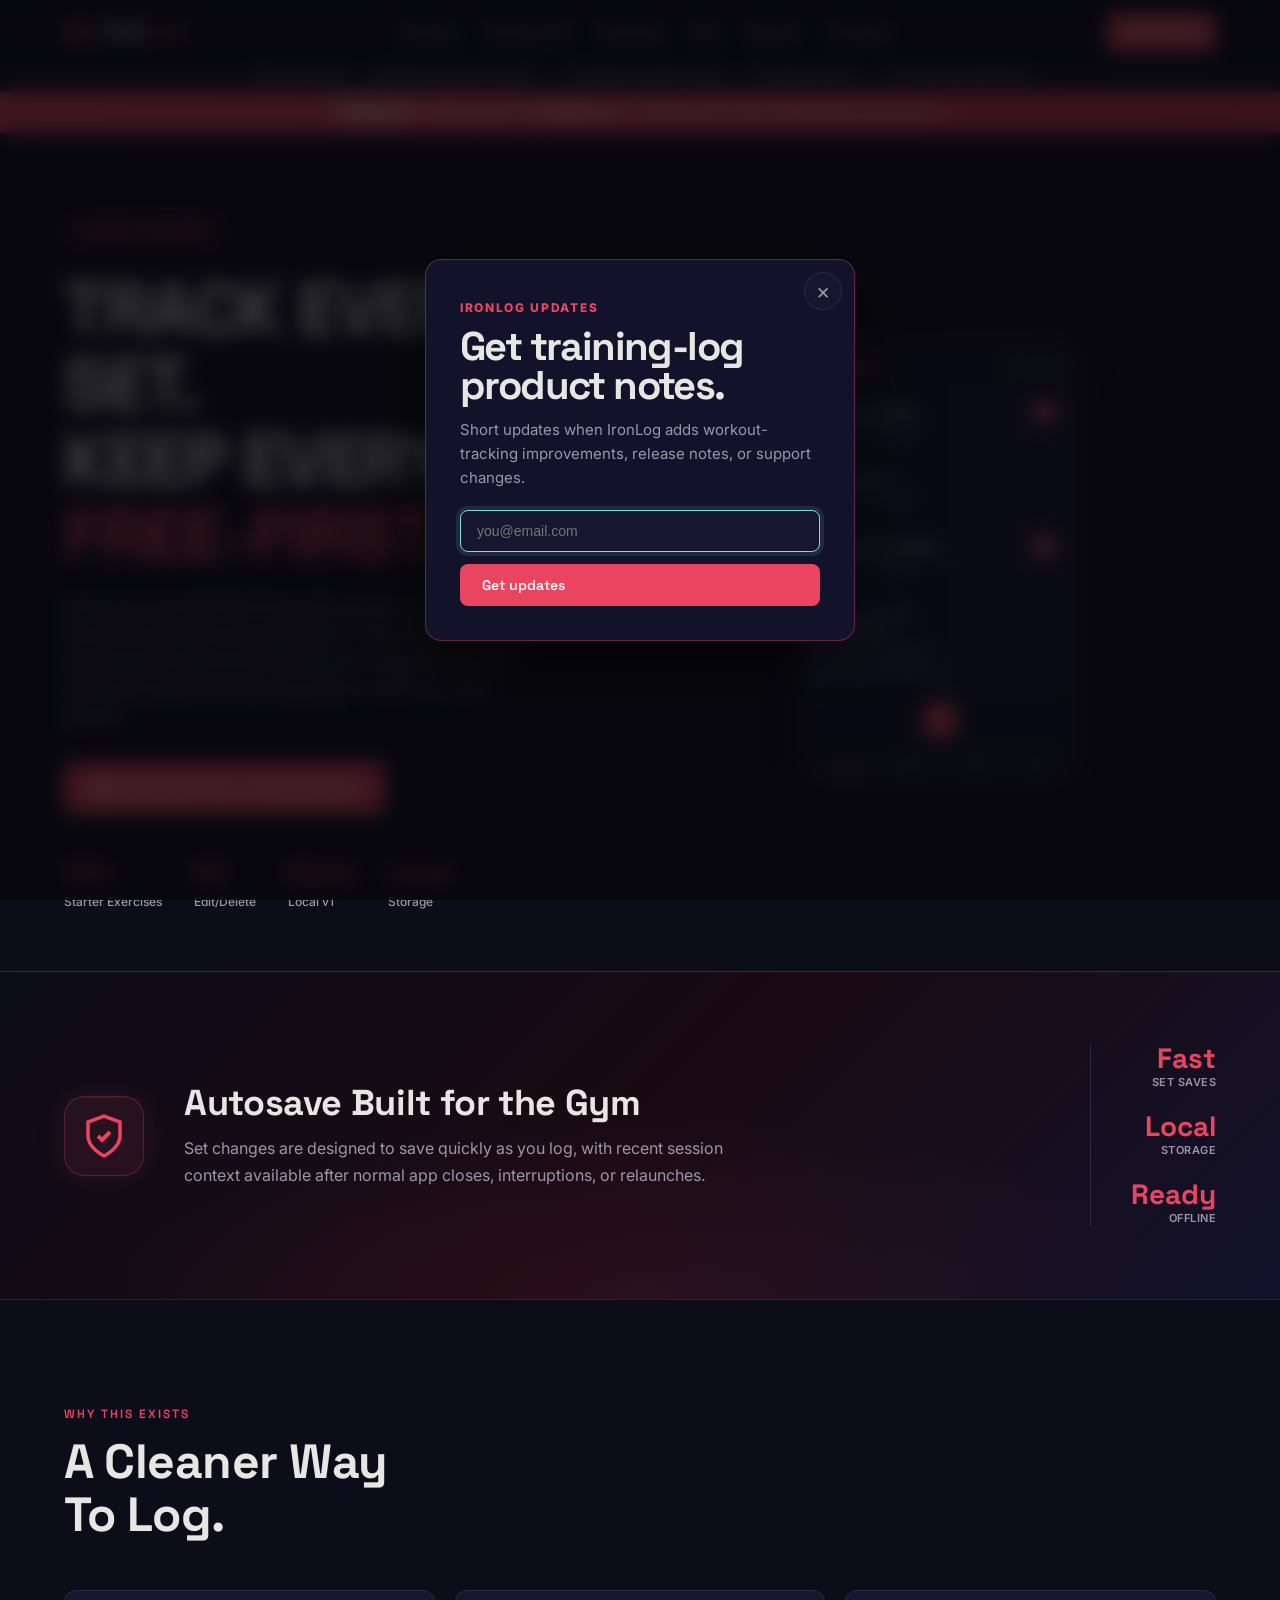
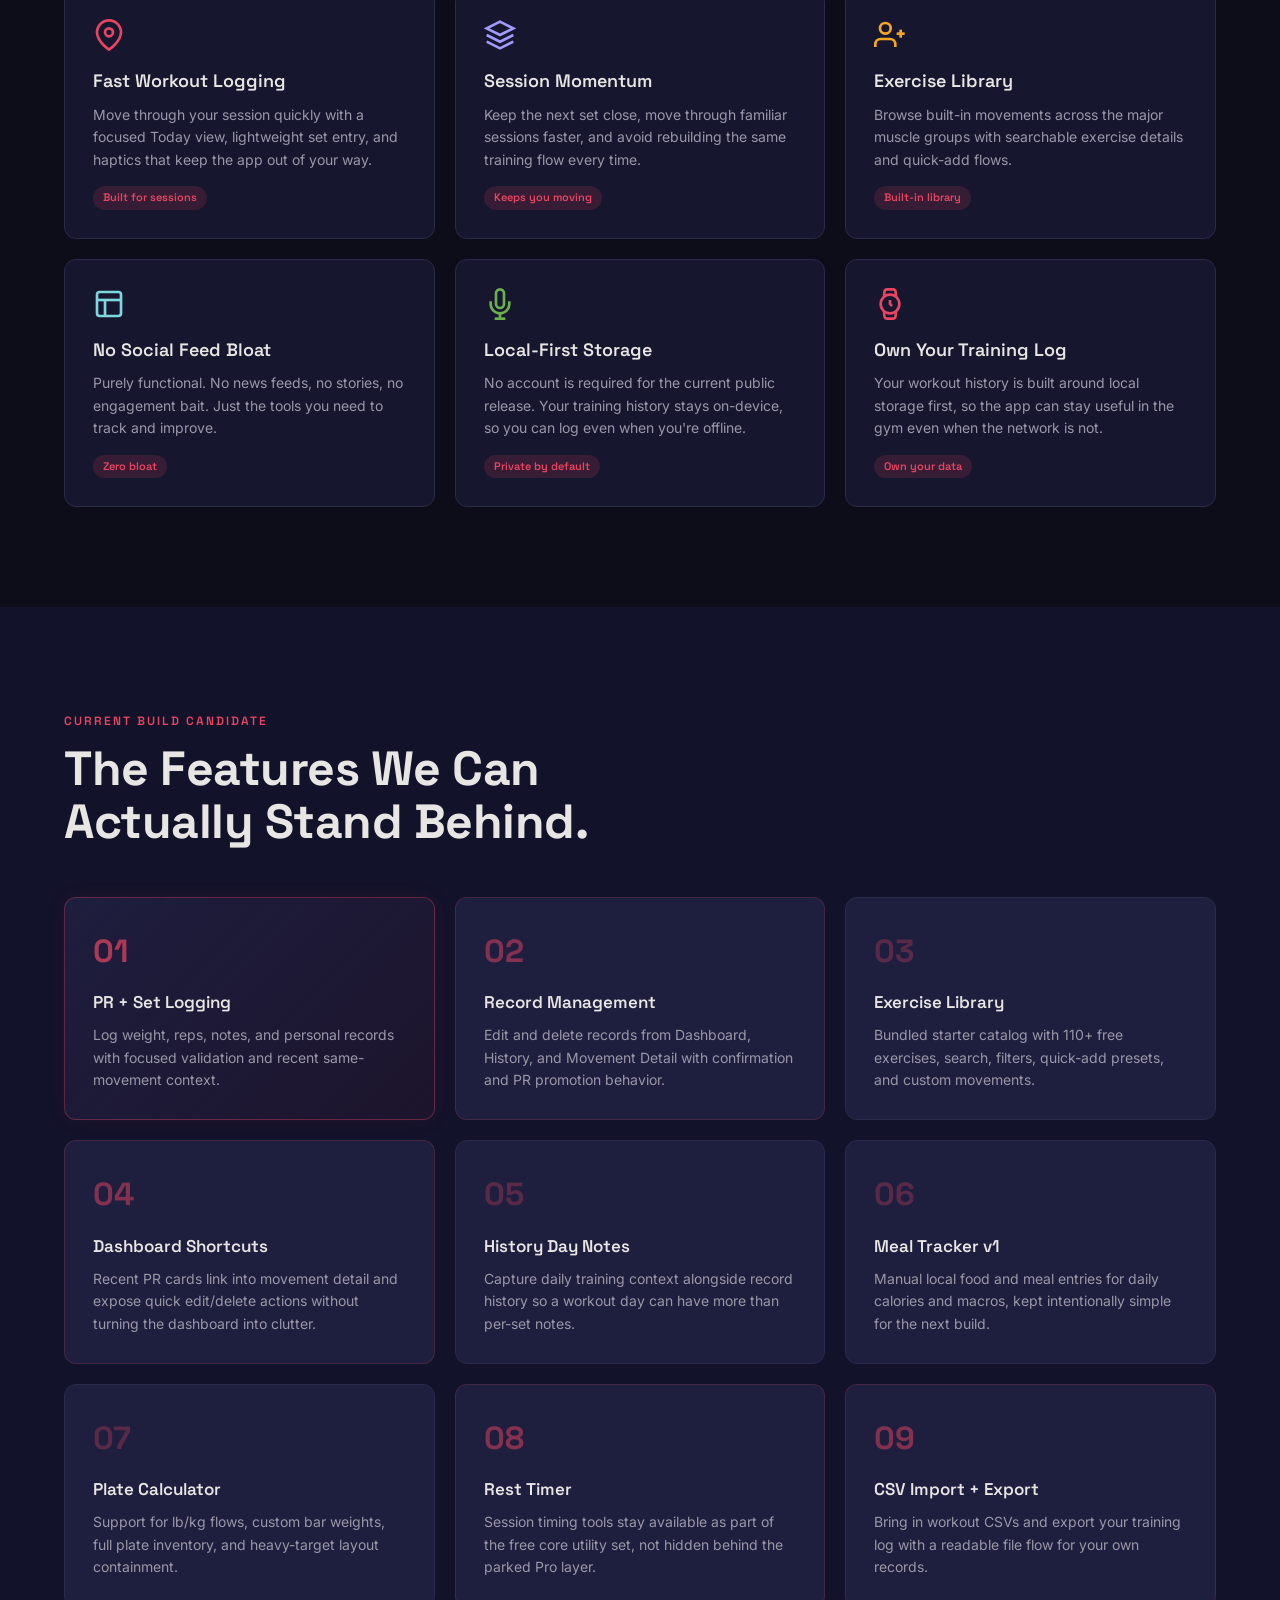
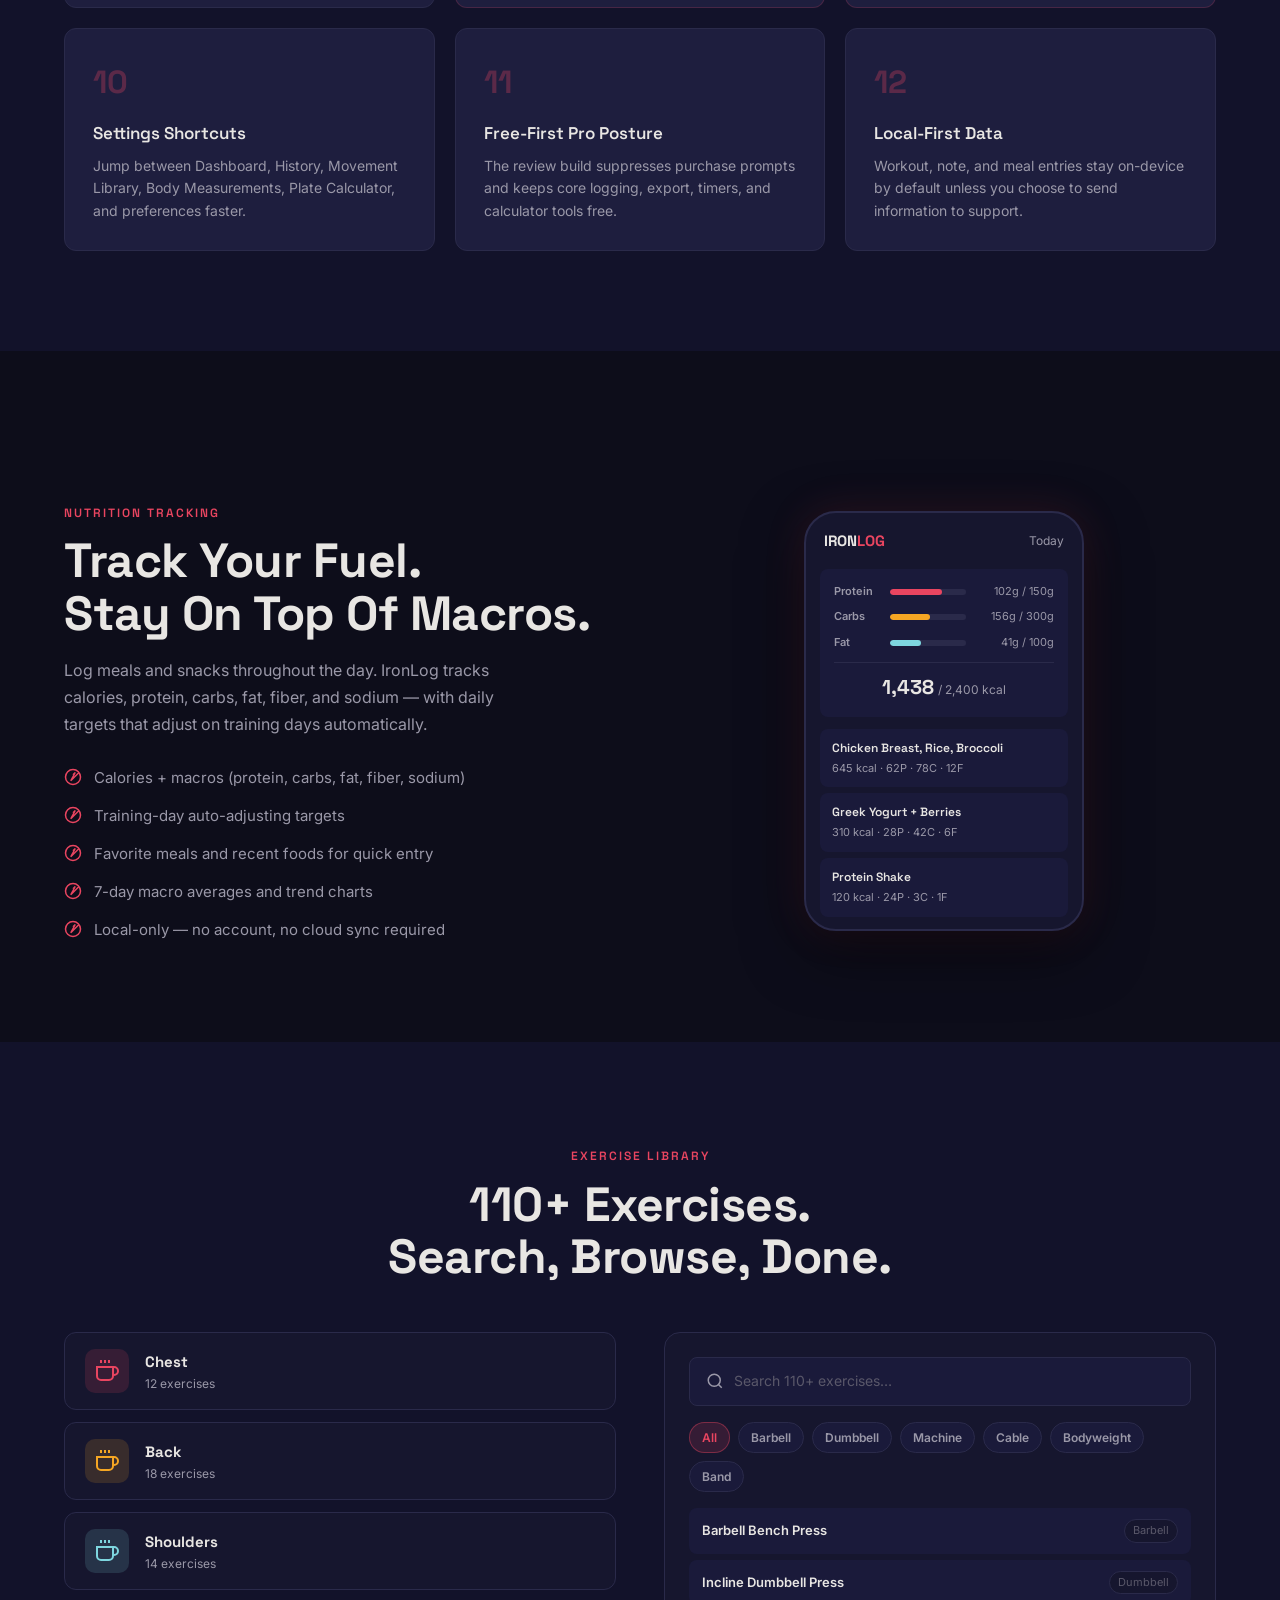
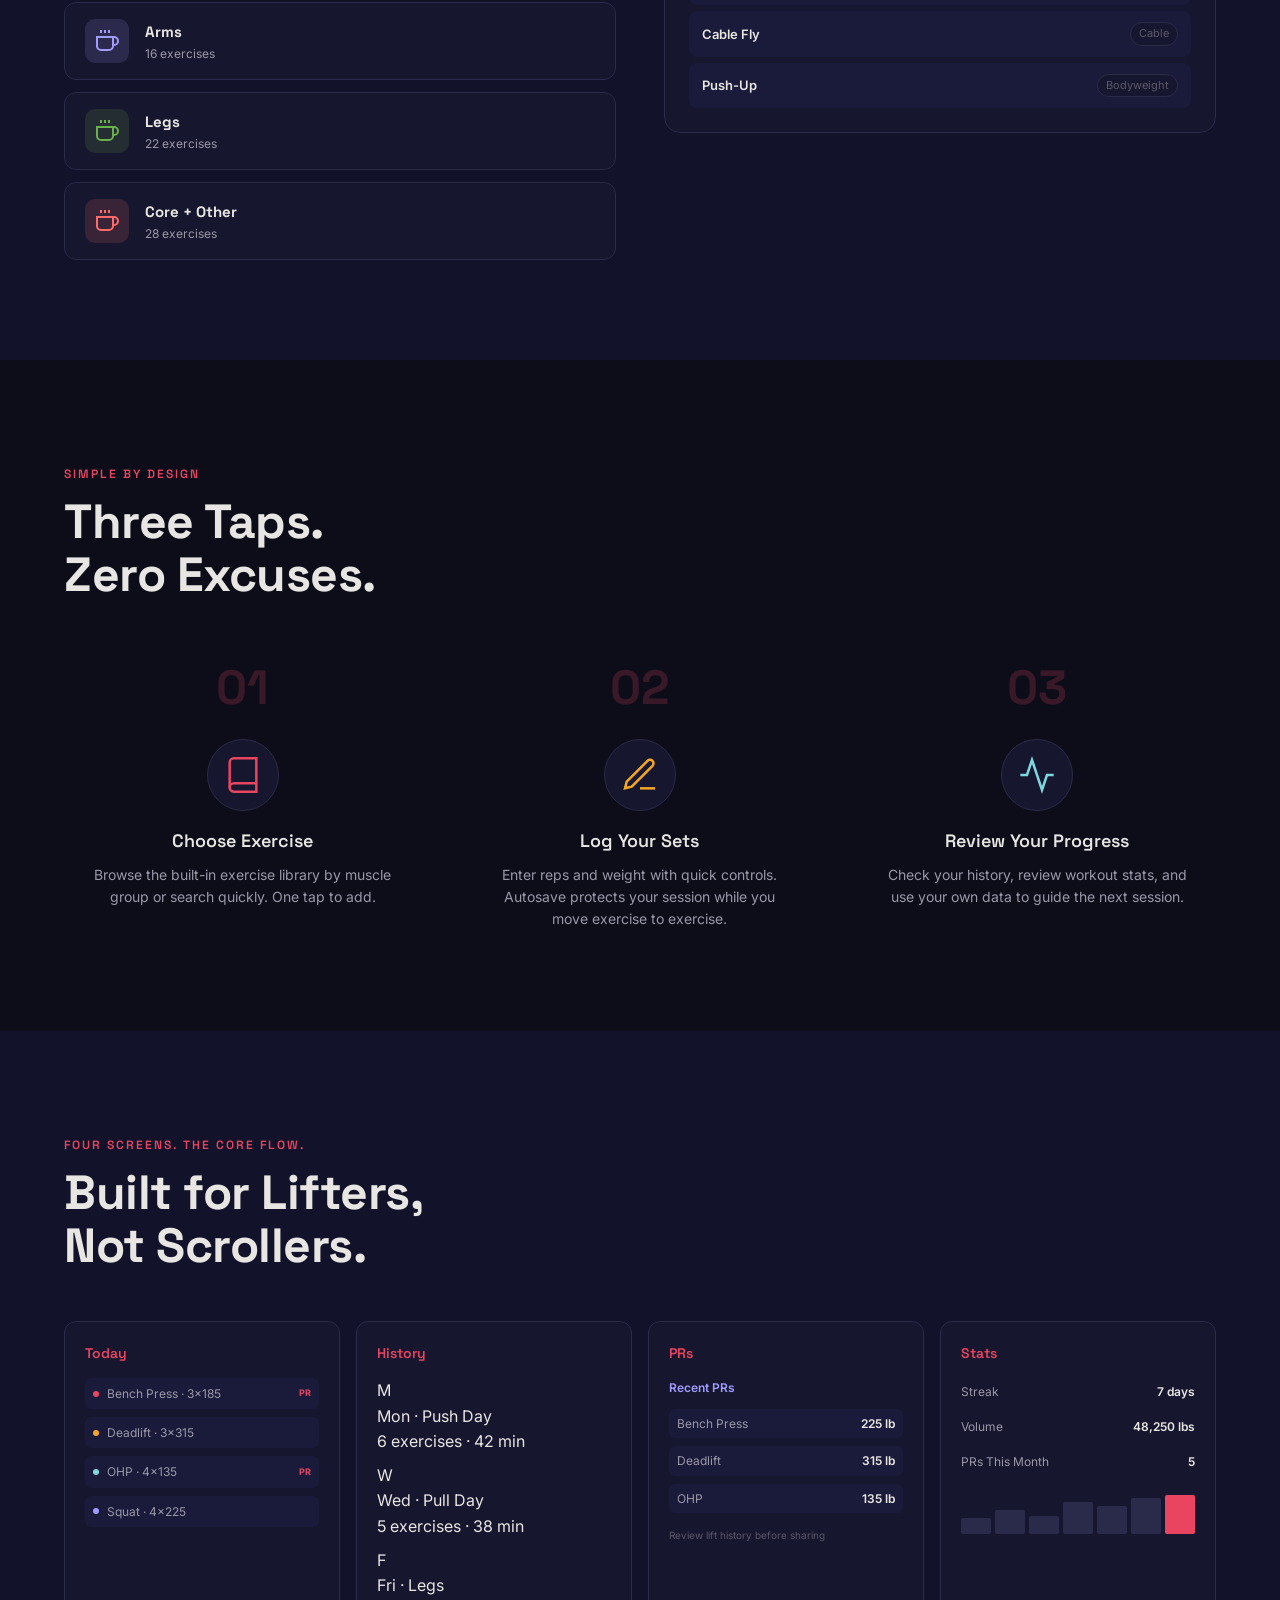
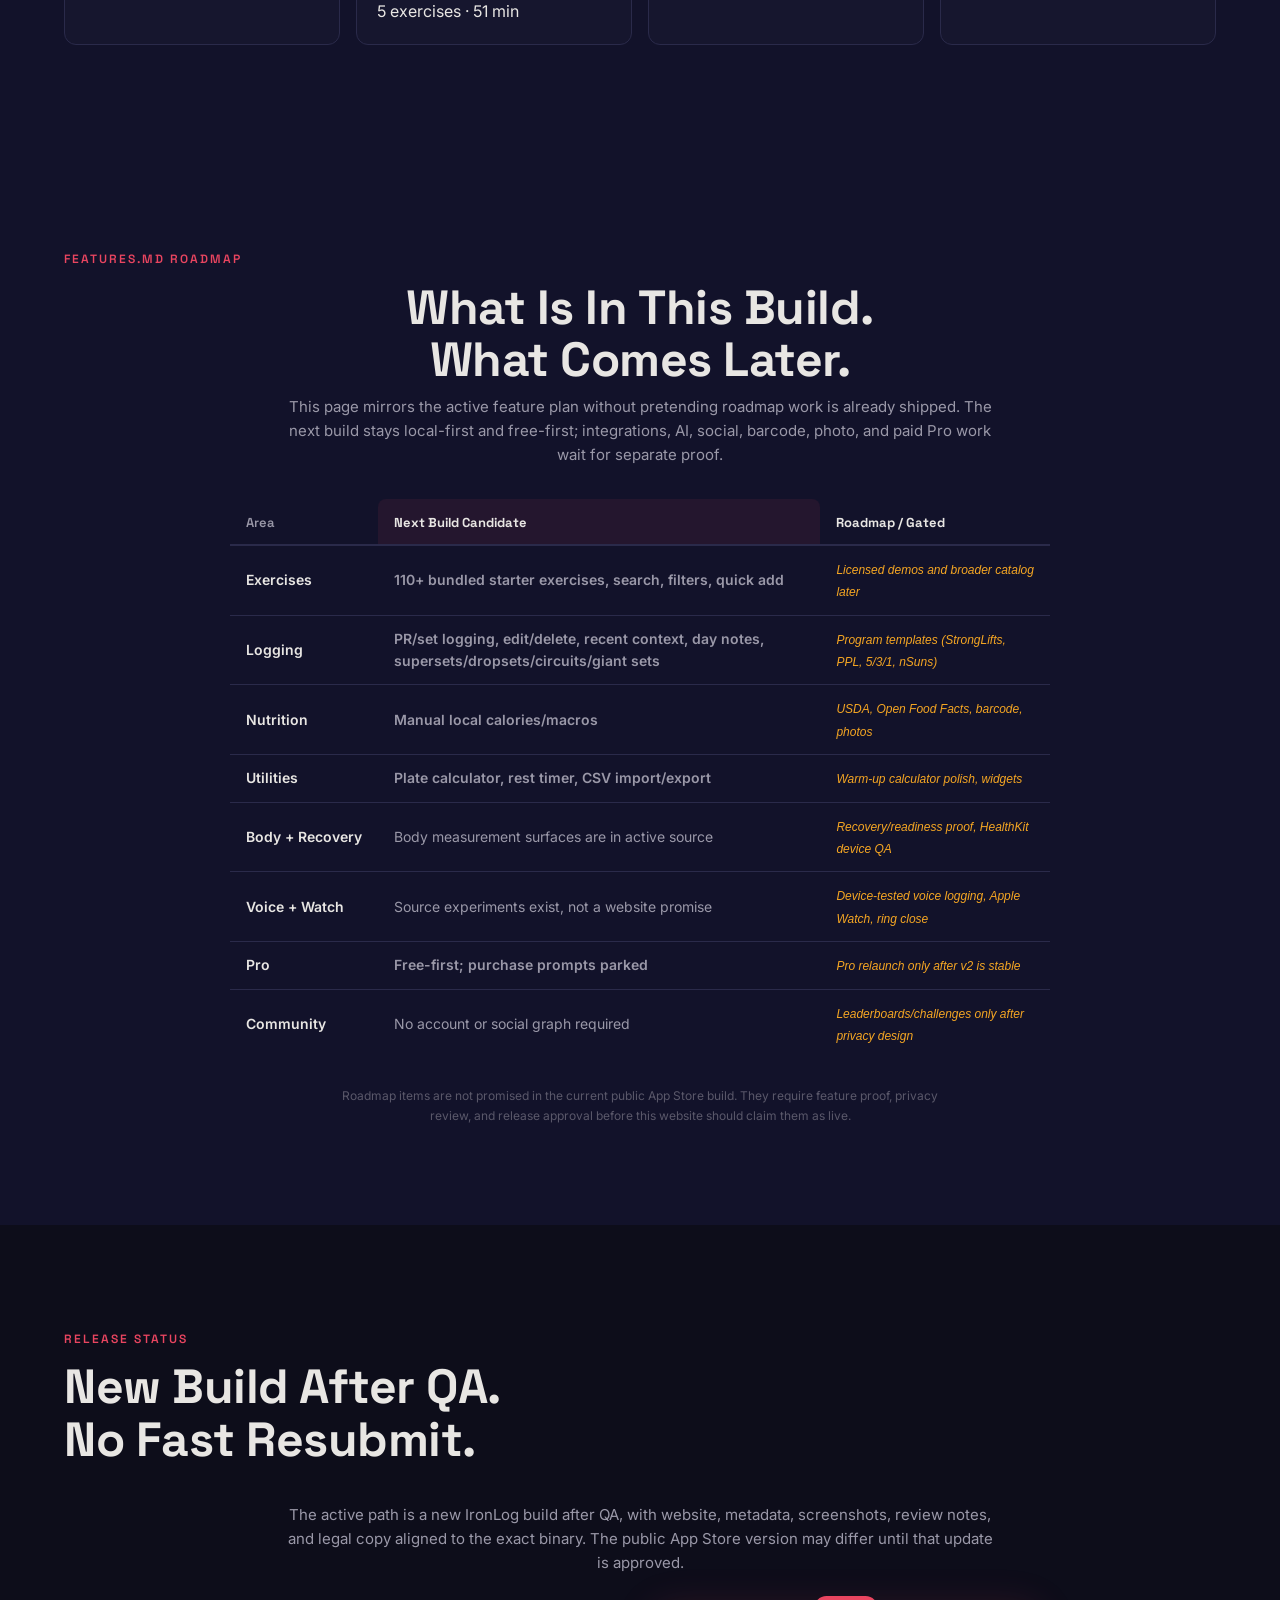
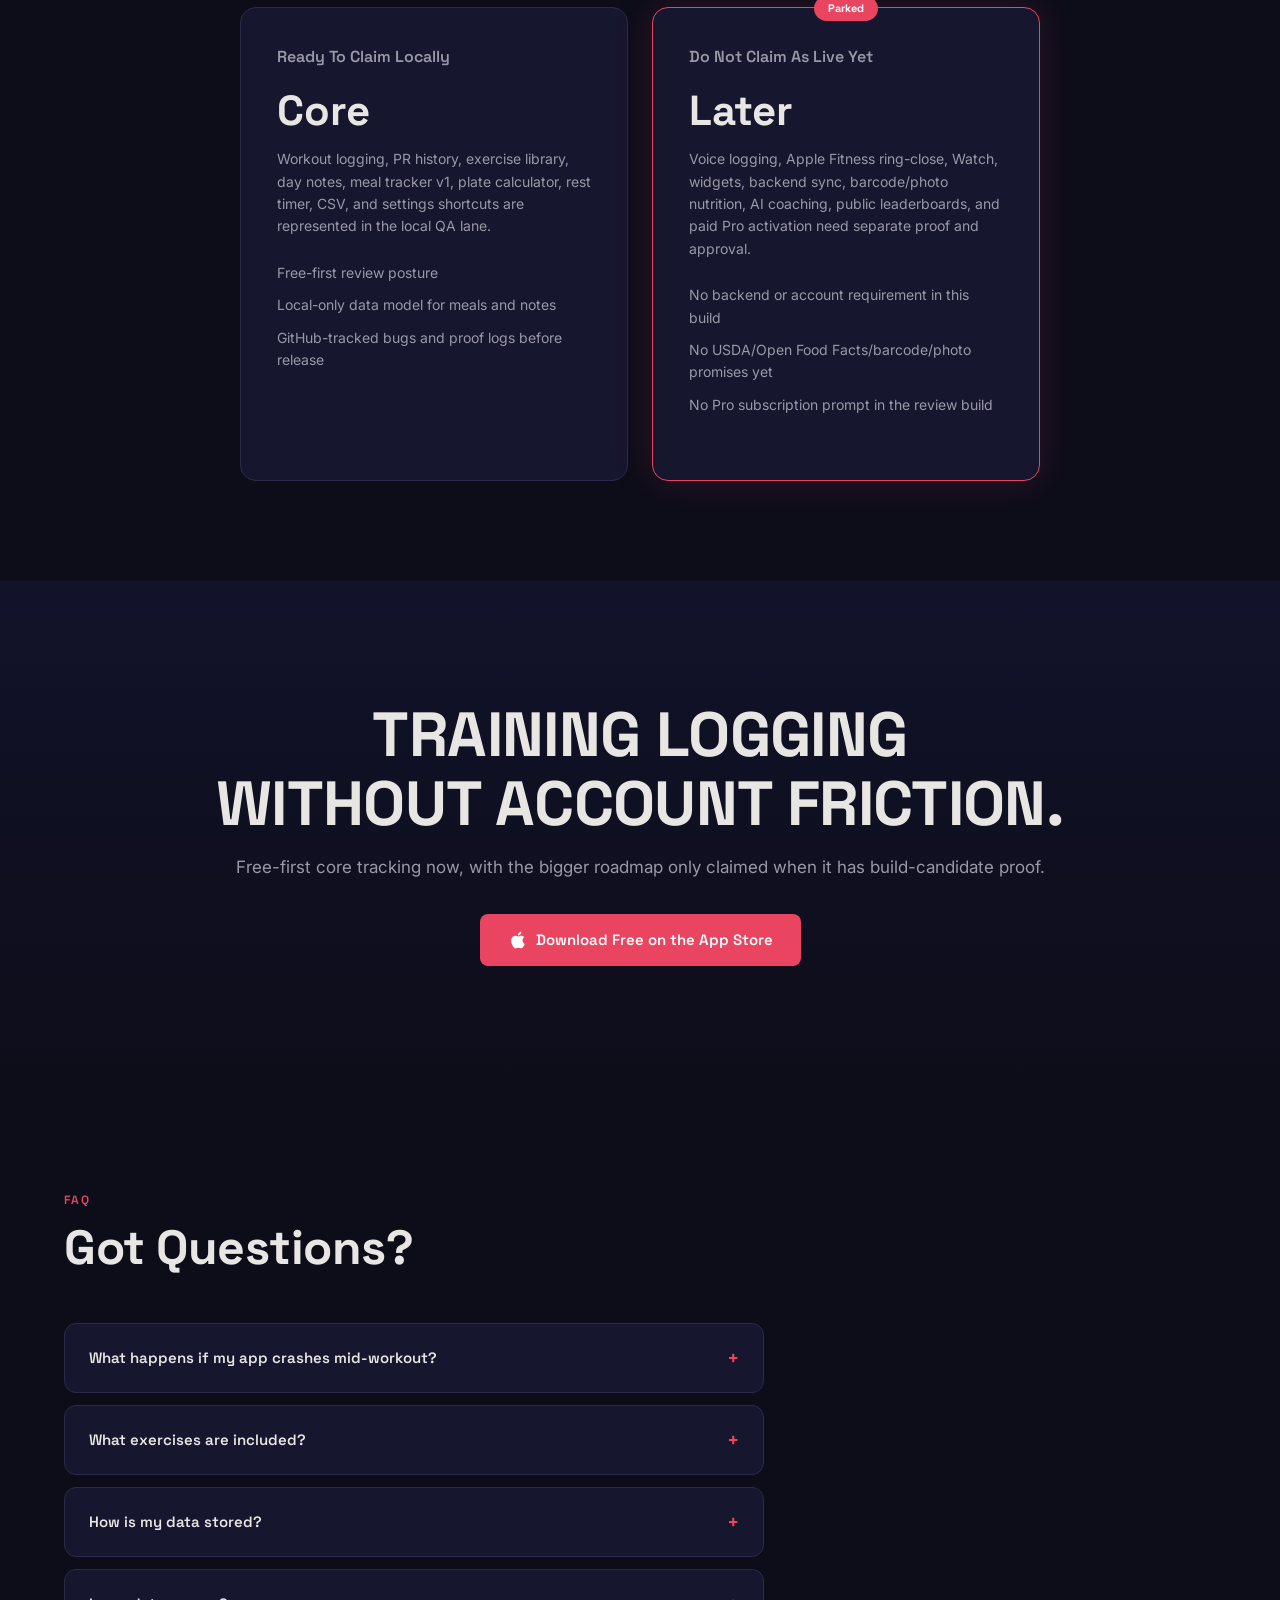
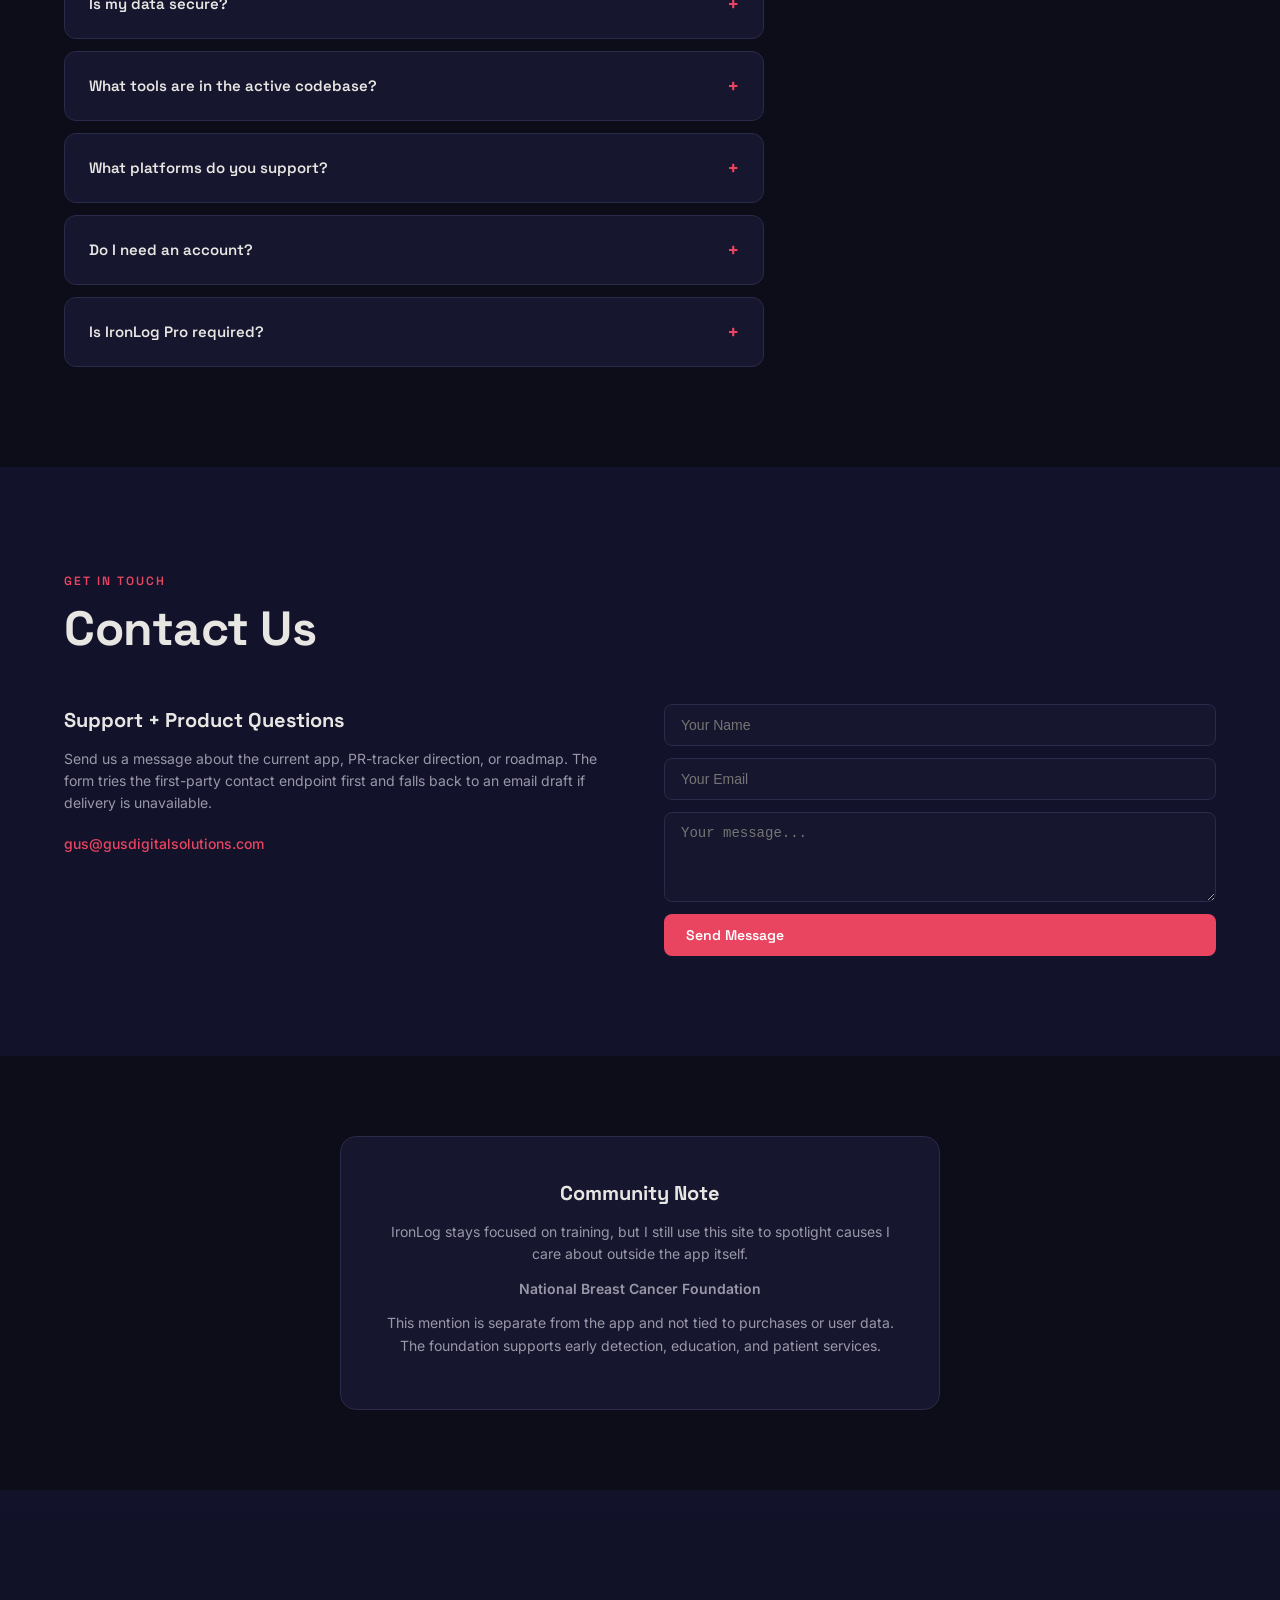
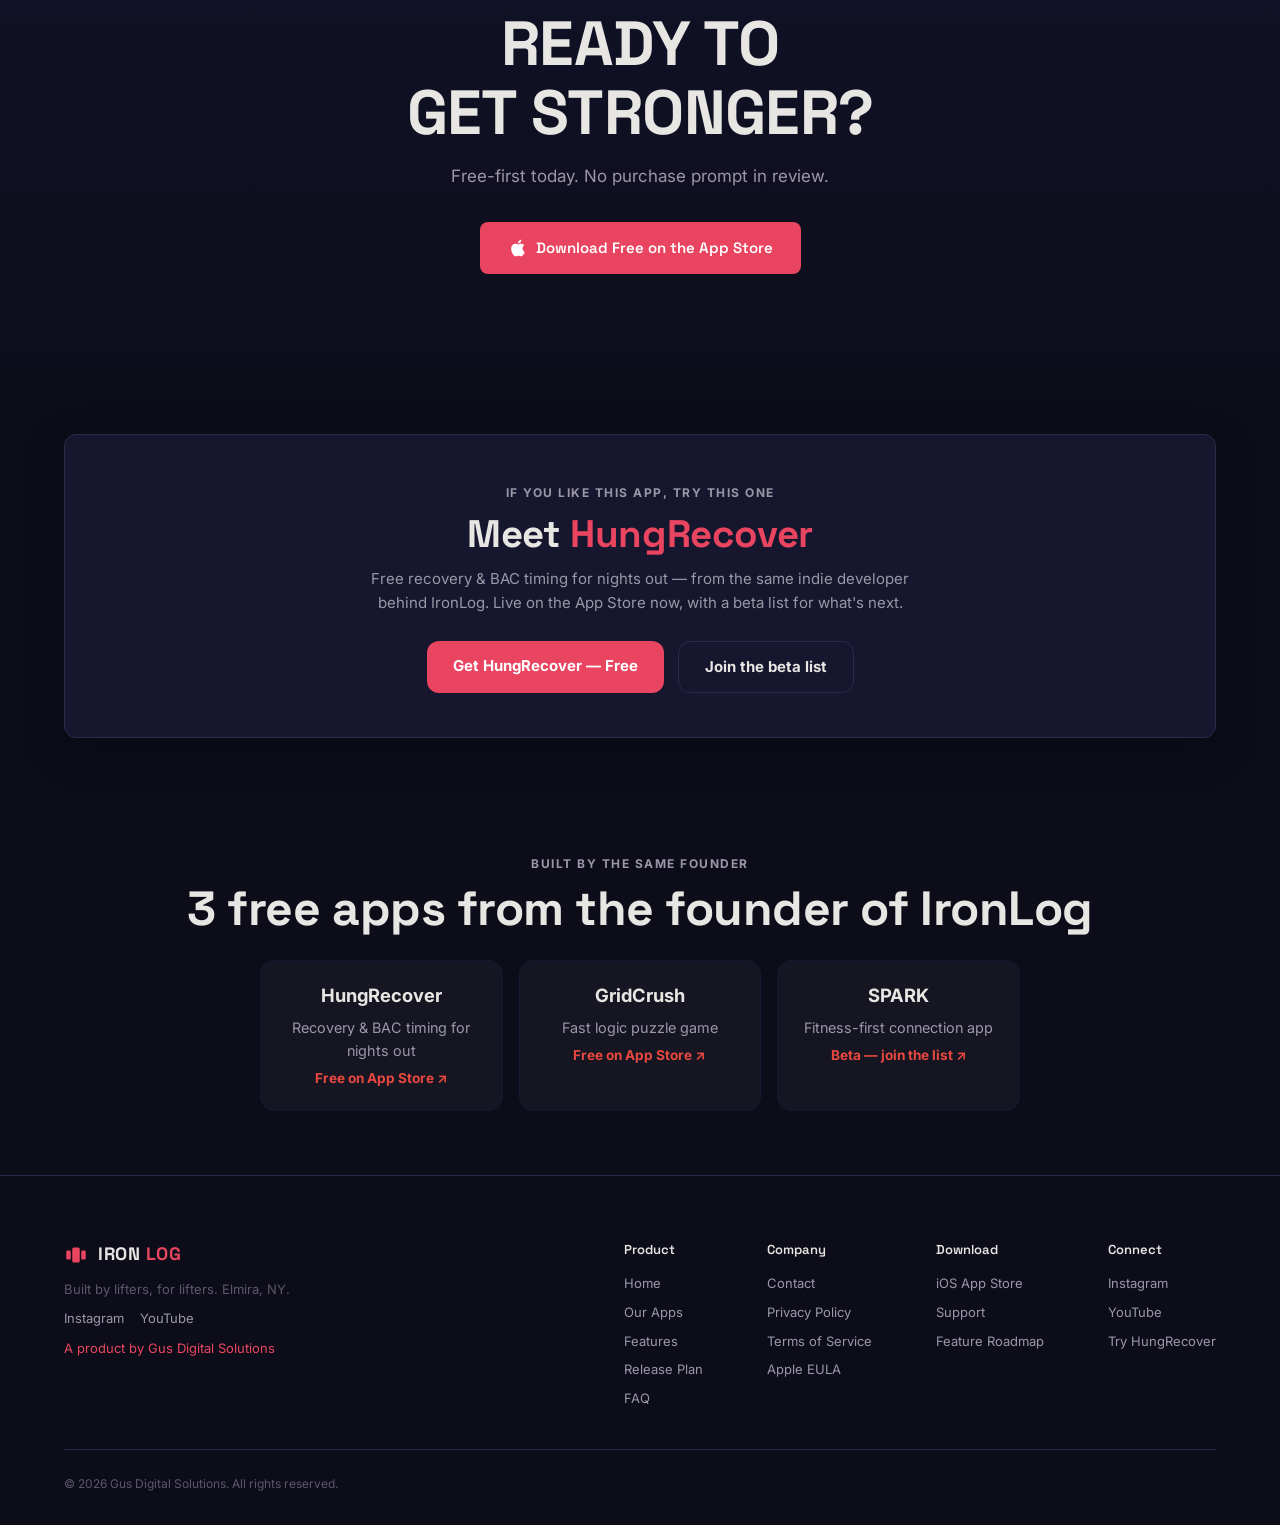
==== commit 2c54b6ab: "ironlog.co: fix exercise count (62→110+), comparison table, add Meal Tracker + Exercise Library sect" ====
--- a/index.html
+++ b/index.html
@@ -12,7 +12,7 @@
   <meta property="og:url" content="https://ironlog.co">
   <meta property="og:site_name" content="IronLog">
   <meta property="og:image" content="https://ironlog.co/social-card.svg">
-  <meta name="twitter:card" content="summary">
+  <meta name="twitter:card" content="summary_large_image">
   <meta name="twitter:title" content="IronLog: Gym Workout Tracker">
   <meta name="twitter:description" content="Track sets, review workout history, follow PRs, and keep your training data on-device.">
   <meta name="twitter:image" content="https://ironlog.co/social-card.svg">
@@ -21,7 +21,7 @@
   <link rel="preconnect" href="https://fonts.gstatic.com" crossorigin>
   <link href="https://fonts.googleapis.com/css2?family=Inter:wght@400;500;600;700;800;900&family=Space+Grotesk:wght@500;600;700&display=swap" rel="stylesheet">
   <link rel="icon" type="image/svg+xml" href="/favicon.svg">
-  <link rel="stylesheet" href="style.css?v=20260519-cta-v1">
+  <link rel="stylesheet" href="style.css?v=20260607-meal-library">
 </head>
 <body>
 
@@ -102,7 +102,7 @@
         </a>
       </div>
       <div class="hero-stats">
-        <div class="stat"><span class="stat-num">62</span><span class="stat-label">Starter Exercises</span></div>
+        <div class="stat"><span class="stat-num">110+</span><span class="stat-label">Starter Exercises</span></div>
         <div class="stat"><span class="stat-num">PR</span><span class="stat-label">Edit/Delete</span></div>
         <div class="stat"><span class="stat-num">Meals</span><span class="stat-label">Local v1</span></div>
         <div class="stat"><span class="stat-num">Local</span><span class="stat-label">Storage</span></div>
@@ -258,7 +258,7 @@
         <div class="feature-card">
           <div class="feature-num">03</div>
           <h3>Exercise Library</h3>
-          <p>Bundled starter catalog with 62 free exercises, search, filters, quick-add presets, and custom movements.</p>
+          <p>Bundled starter catalog with 110+ free exercises, search, filters, quick-add presets, and custom movements.</p>
         </div>
         <div class="feature-card feature-card--new">
           <div class="feature-num">04</div>
@@ -309,20 +309,168 @@
     </div>
   </section>
 
-  <!-- PR SHARE SECTION -->
-  <section class="pr-share-section">
-    <div class="container">
-      <div class="section-label">PR Tracker Direction</div>
-      <h2>Every PR Deserves<br>Context.</h2>
-      <p>IronLog is moving toward a cleaner native PR tracker: lift history, set context, and progress moments that are easy to understand inside your own training log.</p>
-      <div class="pr-card-demo">
-        <!-- Mock PR card -->
-        <div class="mock-pr-card">
-          <div class="pr-card-header">NEW PERSONAL RECORD</div>
-          <div class="pr-card-exercise">BENCH PRESS</div>
-          <div class="pr-card-stats">225 lbs × 3 reps</div>
-          <div class="pr-card-date">April 9, 2026</div>
-          <div class="pr-card-brand">IRON<span style="color:#e94560">LOG</span></div>
+  <!-- MEAL TRACKER SECTION -->
+  <section class="meal-tracker-section" id="meals">
+    <div class="container">
+      <div class="meal-grid">
+        <div class="meal-content">
+          <div class="section-label">Nutrition Tracking</div>
+          <h2>Track Your Fuel.<br>Stay On Top Of Macros.</h2>
+          <p class="meal-desc">Log meals and snacks throughout the day. IronLog tracks calories, protein, carbs, fat, fiber, and sodium — with daily targets that adjust on training days automatically.</p>
+          <ul class="meal-features">
+            <li>
+              <svg width="18" height="18" viewBox="0 0 24 24" fill="none" stroke="#e94560" stroke-width="2"><polyline points="20 6 9 17 15 6 12 9"/><circle cx="12" cy="12" r="10"/></svg>
+              <span>Calories + macros (protein, carbs, fat, fiber, sodium)</span>
+            </li>
+            <li>
+              <svg width="18" height="18" viewBox="0 0 24 24" fill="none" stroke="#e94560" stroke-width="2"><polyline points="20 6 9 17 15 6 12 9"/><circle cx="12" cy="12" r="10"/></svg>
+              <span>Training-day auto-adjusting targets</span>
+            </li>
+            <li>
+              <svg width="18" height="18" viewBox="0 0 24 24" fill="none" stroke="#e94560" stroke-width="2"><polyline points="20 6 9 17 15 6 12 9"/><circle cx="12" cy="12" r="10"/></svg>
+              <span>Favorite meals and recent foods for quick entry</span>
+            </li>
+            <li>
+              <svg width="18" height="18" viewBox="0 0 24 24" fill="none" stroke="#e94560" stroke-width="2"><polyline points="20 6 9 17 15 6 12 9"/><circle cx="12" cy="12" r="10"/></svg>
+              <span>7-day macro averages and trend charts</span>
+            </li>
+            <li>
+              <svg width="18" height="18" viewBox="0 0 24 24" fill="none" stroke="#e94560" stroke-width="2"><polyline points="20 6 9 17 15 6 12 9"/><circle cx="12" cy="12" r="10"/></svg>
+              <span>Local-only — no account, no cloud sync required</span>
+            </li>
+          </ul>
+        </div>
+        <div class="meal-mockup">
+          <div class="phone-frame meal-phone">
+            <div class="phone-screen">
+              <div class="phone-header">
+                <span class="phone-logo">IRON<span class="accent">LOG</span></span>
+                <span class="phone-day">Today</span>
+              </div>
+              <div class="meal-day-summary">
+                <div class="meal-macro-bar">
+                  <div class="meal-macro-label">Protein</div>
+                  <div class="meal-bar-track"><div class="meal-bar-fill" style="width:68%;background:#e94560"></div></div>
+                  <div class="meal-macro-num">102g / 150g</div>
+                </div>
+                <div class="meal-macro-bar">
+                  <div class="meal-macro-label">Carbs</div>
+                  <div class="meal-bar-track"><div class="meal-bar-fill" style="width:52%;background:#f5a623"></div></div>
+                  <div class="meal-macro-num">156g / 300g</div>
+                </div>
+                <div class="meal-macro-bar">
+                  <div class="meal-macro-label">Fat</div>
+                  <div class="meal-bar-track"><div class="meal-bar-fill" style="width:41%;background:#7ed6df"></div></div>
+                  <div class="meal-macro-num">41g / 100g</div>
+                </div>
+                <div class="meal-cal-row">
+                  <span class="meal-cal-num">1,438</span>
+                  <span class="meal-cal-of"> / 2,400 kcal</span>
+                </div>
+              </div>
+              <div class="meal-entries">
+                <div class="meal-entry">
+                  <div class="meal-entry-name">Chicken Breast, Rice, Broccoli</div>
+                  <div class="meal-entry-macros">645 kcal · 62P · 78C · 12F</div>
+                </div>
+                <div class="meal-entry">
+                  <div class="meal-entry-name">Greek Yogurt + Berries</div>
+                  <div class="meal-entry-macros">310 kcal · 28P · 42C · 6F</div>
+                </div>
+                <div class="meal-entry">
+                  <div class="meal-entry-name">Protein Shake</div>
+                  <div class="meal-entry-macros">120 kcal · 24P · 3C · 1F</div>
+                </div>
+              </div>
+            </div>
+          </div>
+        </div>
+      </div>
+    </div>
+  </section>
+
+  <!-- EXERCISE LIBRARY SECTION -->
+  <section class="library-section" id="library">
+    <div class="container">
+      <div class="section-label">Exercise Library</div>
+      <h2>110+ Exercises.<br>Search, Browse, Done.</h2>
+      <div class="library-grid">
+        <div class="library-categories">
+          <div class="library-category">
+            <div class="lib-cat-icon" style="background:rgba(233,69,96,0.15);color:#e94560">
+              <svg width="24" height="24" viewBox="0 0 24 24" fill="none" stroke="currentColor" stroke-width="2"><path d="M18 8h1a4 4 0 0 1 0 8h-1"/><path d="M2 8h16v9a4 4 0 0 1-4 4H6a4 4 0 0 1-4-4V8z"/><line x1="6" y1="1" x2="6" y2="4"/><line x1="10" y1="1" x2="10" y2="4"/><line x1="14" y1="1" x2="14" y2="4"/></svg>
+            </div>
+            <div>
+              <div class="lib-cat-name">Chest</div>
+              <div class="lib-cat-count">12 exercises</div>
+            </div>
+          </div>
+          <div class="library-category">
+            <div class="lib-cat-icon" style="background:rgba(245,166,35,0.15);color:#f5a623">
+              <svg width="24" height="24" viewBox="0 0 24 24" fill="none" stroke="currentColor" stroke-width="2"><path d="M18 8h1a4 4 0 0 1 0 8h-1"/><path d="M2 8h16v9a4 4 0 0 1-4 4H6a4 4 0 0 1-4-4V8z"/><line x1="6" y1="1" x2="6" y2="4"/><line x1="10" y1="1" x2="10" y2="4"/><line x1="14" y1="1" x2="14" y2="4"/></svg>
+            </div>
+            <div>
+              <div class="lib-cat-name">Back</div>
+              <div class="lib-cat-count">18 exercises</div>
+            </div>
+          </div>
+          <div class="library-category">
+            <div class="lib-cat-icon" style="background:rgba(126,214,223,0.15);color:#7ed6df">
+              <svg width="24" height="24" viewBox="0 0 24 24" fill="none" stroke="currentColor" stroke-width="2"><path d="M18 8h1a4 4 0 0 1 0 8h-1"/><path d="M2 8h16v9a4 4 0 0 1-4 4H6a4 4 0 0 1-4-4V8z"/><line x1="6" y1="1" x2="6" y2="4"/><line x1="10" y1="1" x2="10" y2="4"/><line x1="14" y1="1" x2="14" y2="4"/></svg>
+            </div>
+            <div>
+              <div class="lib-cat-name">Shoulders</div>
+              <div class="lib-cat-count">14 exercises</div>
+            </div>
+          </div>
+          <div class="library-category">
+            <div class="lib-cat-icon" style="background:rgba(162,155,254,0.15);color:#a29bfe">
+              <svg width="24" height="24" viewBox="0 0 24 24" fill="none" stroke="currentColor" stroke-width="2"><path d="M18 8h1a4 4 0 0 1 0 8h-1"/><path d="M2 8h16v9a4 4 0 0 1-4 4H6a4 4 0 0 1-4-4V8z"/><line x1="6" y1="1" x2="6" y2="4"/><line x1="10" y1="1" x2="10" y2="4"/><line x1="14" y1="1" x2="14" y2="4"/></svg>
+            </div>
+            <div>
+              <div class="lib-cat-name">Arms</div>
+              <div class="lib-cat-count">16 exercises</div>
+            </div>
+          </div>
+          <div class="library-category">
+            <div class="lib-cat-icon" style="background:rgba(106,176,76,0.15);color:#6ab04c">
+              <svg width="24" height="24" viewBox="0 0 24 24" fill="none" stroke="currentColor" stroke-width="2"><path d="M18 8h1a4 4 0 0 1 0 8h-1"/><path d="M2 8h16v9a4 4 0 0 1-4 4H6a4 4 0 0 1-4-4V8z"/><line x1="6" y1="1" x2="6" y2="4"/><line x1="10" y1="1" x2="10" y2="4"/><line x1="14" y1="1" x2="14" y2="4"/></svg>
+            </div>
+            <div>
+              <div class="lib-cat-name">Legs</div>
+              <div class="lib-cat-count">22 exercises</div>
+            </div>
+          </div>
+          <div class="library-category">
+            <div class="lib-cat-icon" style="background:rgba(255,107,107,0.15);color:#ff6b6b">
+              <svg width="24" height="24" viewBox="0 0 24 24" fill="none" stroke="currentColor" stroke-width="2"><path d="M18 8h1a4 4 0 0 1 0 8h-1"/><path d="M2 8h16v9a4 4 0 0 1-4 4H6a4 4 0 0 1-4-4V8z"/><line x1="6" y1="1" x2="6" y2="4"/><line x1="10" y1="1" x2="10" y2="4"/><line x1="14" y1="1" x2="14" y2="4"/></svg>
+            </div>
+            <div>
+              <div class="lib-cat-name">Core + Other</div>
+              <div class="lib-cat-count">28 exercises</div>
+            </div>
+          </div>
+        </div>
+        <div class="library-search">
+          <div class="lib-search-box">
+            <svg width="18" height="18" viewBox="0 0 24 24" fill="none" stroke="#9a98a8" stroke-width="2"><circle cx="11" cy="11" r="8"/><line x1="21" y1="21" x2="16.65" y2="16.65"/></svg>
+            <span>Search 110+ exercises…</span>
+          </div>
+          <div class="lib-filters">
+            <span class="lib-filter active">All</span>
+            <span class="lib-filter">Barbell</span>
+            <span class="lib-filter">Dumbbell</span>
+            <span class="lib-filter">Machine</span>
+            <span class="lib-filter">Cable</span>
+            <span class="lib-filter">Bodyweight</span>
+            <span class="lib-filter">Band</span>
+          </div>
+          <div class="lib-results">
+            <div class="lib-result"><span class="lib-result-name">Barbell Bench Press</span><span class="lib-result-type">Barbell</span></div>
+            <div class="lib-result"><span class="lib-result-name">Incline Dumbbell Press</span><span class="lib-result-type">Dumbbell</span></div>
+            <div class="lib-result"><span class="lib-result-name">Cable Fly</span><span class="lib-result-type">Cable</span></div>
+            <div class="lib-result"><span class="lib-result-name">Push-Up</span><span class="lib-result-type">Bodyweight</span></div>
+          </div>
         </div>
       </div>
     </div>
@@ -434,13 +582,13 @@
           <tbody>
             <tr>
               <td>Exercises</td>
-              <td class="compare-good">62 bundled starter exercises, search, filters, quick add</td>
+              <td class="compare-good">110+ bundled starter exercises, search, filters, quick add</td>
               <td><span class="compare-planned">Licensed demos and broader catalog later</span></td>
             </tr>
             <tr>
               <td>Logging</td>
-              <td class="compare-good">PR/set logging, edit/delete, recent context, day notes</td>
-              <td><span class="compare-planned">Supersets, dropsets, giant sets, templates</span></td>
+              <td class="compare-good">PR/set logging, edit/delete, recent context, day notes, supersets/dropsets/circuits/giant sets</td>
+              <td><span class="compare-planned">Program templates (StrongLifts, PPL, 5/3/1, nSuns)</span></td>
             </tr>
             <tr>
               <td>Nutrition</td>
@@ -537,7 +685,7 @@
         </details>
         <details class="faq-item">
           <summary>What exercises are included?</summary>
-          <p>The next build candidate uses a bundled starter catalog with 62 free exercises across major movement categories, plus search, filters, quick-add presets, and custom movements.</p>
+          <p>The next build candidate uses a bundled starter catalog with 110+ free exercises across major movement categories, plus search, filters, quick-add presets, and custom movements.</p>
         </details>
         <details class="faq-item">
           <summary>How is my data stored?</summary>
--- a/style.css
+++ b/style.css
@@ -90,8 +90,8 @@
 .btn-lg { padding: 14px 28px; font-size: 15px; }
 .btn-primary { background: var(--primary); color: #fff; }
 .btn-primary:hover { background: var(--primary-hover); transform: translateY(-1px); box-shadow: 0 4px 20px var(--primary-glow); }
-.btn-secondary { background: var(--surface-2); color: var(--text); border: 1px solid var(--border); }
-.btn-secondary:hover { border-color: var(--text-faint); background: var(--bg-3); }
+.btn-secondary { background: var(--bg-3); color: var(--text); border: 1px solid var(--border); }
+.btn-secondary:hover { border-color: var(--text-muted); background: var(--surface-2); }
 
 /* ─── TOP BAR ─── */
 .top-bar { background: var(--bg-2); border-bottom: 1px solid var(--border); padding: 8px 0; margin-top: 56px; overflow: hidden; }
@@ -473,7 +473,7 @@
 }
 
 @media (max-width: 768px) {
-  .nav { display: none; position: fixed; top: 56px; left: 0; right: 0; background: var(--bg); border-bottom: 1px solid var(--border); flex-direction: column; padding: 24px; gap: 16px; z-index: 99; }
+  .nav { display: none; position: fixed; top: 56px; left: 0; right: 0; background: var(--bg); border-bottom: 1px solid var(--border); flex-direction: column; padding: 24px; gap: 16px; z-index: 100; }
   .nav.open { display: flex; }
   .nav a { font-size: 16px; }
   .mobile-toggle { display: flex; }
@@ -720,3 +720,396 @@
   }
   .autosave-icon { animation: none !important; }
 }
+.hero-note {
+  max-width: 480px;
+  margin: -14px 0 28px;
+  padding: 12px 14px;
+  border: 1px solid rgba(245,166,35,0.28);
+  border-radius: var(--radius-sm);
+  background: rgba(245,166,35,0.08);
+  color: var(--text-muted);
+  font-size: 12px;
+  line-height: 1.55;
+}
+.hero-ctas { display: flex; gap: 12px; margin-bottom: 40px; flex-wrap: wrap; }
+.hero-stats { display: flex; gap: 32px; }
+.stat { display: flex; flex-direction: column; }
+.stat-num { font-family: var(--font-display); font-weight: 700; font-size: 24px; color: var(--primary); }
+.stat-label { font-size: 12px; color: var(--text-muted); font-weight: 500; }
+/* ─── PROGRAM LIBRARY SECTION ─── */
+.library-section {
+  padding: 100px 0;
+  background: var(--bg);
+  text-align: center;
+}
+.library-section h2 { margin-bottom: 16px; }
+.template-grid {
+  display: grid;
+  grid-template-columns: repeat(4, 1fr);
+  gap: 20px;
+  margin-top: 48px;
+}
+.template-card {
+  background: var(--surface);
+  border: 1px solid var(--border);
+  border-radius: var(--radius-lg);
+  padding: 28px 24px;
+  text-align: left;
+  transition: all 0.3s;
+}
+.template-card:hover {
+  border-color: var(--primary);
+  transform: translateY(-4px);
+  box-shadow: 0 8px 32px rgba(0,0,0,0.3);
+}
+.template-icon {
+  width: 56px; height: 56px;
+  border-radius: 14px;
+  background: var(--surface-2);
+  border: 1px solid var(--border);
+  display: flex; align-items: center; justify-content: center;
+  margin-bottom: 18px;
+}
+.template-card h3 {
+  font-family: var(--font-display);
+  font-size: 17px; font-weight: 700;
+  margin-bottom: 8px;
+}
+.template-card p { font-size: 13px; color: var(--text-muted); line-height: 1.6; margin-bottom: 14px; }
+.template-tag {
+  display: inline-block;
+  font-size: 11px; font-weight: 700;
+  color: var(--primary);
+  background: var(--primary-glow);
+  padding: 3px 10px;
+  border-radius: 100px;
+  font-family: var(--font-display);
+}
+
+/* ─── TOOLS SECTION ─── */
+.tools-section {
+  padding: 100px 0;
+  background: var(--bg-2);
+  text-align: center;
+}
+.tools-section h2 { margin-bottom: 16px; }
+.tools-grid {
+  display: grid;
+  grid-template-columns: repeat(4, 1fr);
+  gap: 20px;
+  margin-top: 48px;
+}
+.tool-card {
+  background: var(--surface);
+  border: 1px solid var(--border);
+  border-radius: var(--radius);
+  padding: 28px 20px;
+  text-align: center;
+  transition: all 0.3s;
+}
+.tool-card:hover { border-color: var(--text-faint); }
+.tool-icon {
+  width: 64px; height: 64px;
+  border-radius: 16px;
+  background: var(--bg-3);
+  border: 1px solid var(--border);
+  display: flex; align-items: center; justify-content: center;
+  margin: 0 auto 18px;
+}
+.tool-card h4 {
+  font-family: var(--font-display);
+  font-size: 16px; font-weight: 700;
+  margin-bottom: 8px;
+}
+.tool-card p { font-size: 13px; color: var(--text-muted); line-height: 1.6; }
+
+/* Responsive for new sections */
+@media (max-width: 1024px) {
+  .template-grid { grid-template-columns: repeat(2, 1fr); }
+  .tools-grid { grid-template-columns: repeat(2, 1fr); }
+}
+@media (max-width: 600px) {
+  .template-grid { grid-template-columns: 1fr; }
+  .tools-grid { grid-template-columns: 1fr; }
+}
+
+/* ─── BODY + RECOVERY SECTION ─── */
+.body-recovery-section {
+  padding: 100px 0;
+  background: var(--bg);
+  text-align: center;
+}
+.body-recovery-grid {
+  display: grid;
+  grid-template-columns: repeat(2, 1fr);
+  gap: 24px;
+  margin-top: 48px;
+  text-align: left;
+}
+.body-recovery-card {
+  background: var(--surface);
+  border: 1px solid var(--border);
+  border-radius: var(--radius-lg);
+  padding: 36px 32px;
+}
+.br-icon {
+  width: 64px; height: 64px;
+  border-radius: 16px;
+  background: var(--surface-2);
+  border: 1px solid var(--border);
+  display: flex; align-items: center; justify-content: center;
+  margin-bottom: 20px;
+}
+.body-recovery-card h3 {
+  font-family: var(--font-display);
+  font-size: 20px; font-weight: 700;
+  margin-bottom: 12px;
+}
+.body-recovery-card > p {
+  font-size: 14px; color: var(--text-muted); line-height: 1.7; margin-bottom: 20px;
+}
+.br-list {
+  list-style: none;
+  display: flex; flex-direction: column; gap: 8px;
+}
+.br-list li {
+  font-size: 13px; color: var(--text-muted);
+  display: flex; align-items: center; gap: 8px;
+}
+.br-list li::before {
+  content: '✓';
+  color: var(--primary);
+  font-weight: 700;
+  flex-shrink: 0;
+}
+
+/* ─── MEAL TRACKER SECTION ─── */
+.meal-tracker-section {
+  padding: 100px 0;
+  background: var(--bg);
+  text-align: center;
+}
+.meal-grid {
+  display: grid;
+  grid-template-columns: 1fr 1fr;
+  gap: 64px;
+  align-items: center;
+  margin-top: 48px;
+  text-align: left;
+}
+.meal-content h2 { margin-bottom: 16px; }
+.meal-desc {
+  font-size: 16px;
+  color: var(--text-muted);
+  line-height: 1.7;
+  margin-bottom: 28px;
+  max-width: 480px;
+}
+.meal-features {
+  list-style: none;
+  display: flex;
+  flex-direction: column;
+  gap: 14px;
+}
+.meal-features li {
+  display: flex;
+  align-items: flex-start;
+  gap: 12px;
+  font-size: 15px;
+  color: var(--text-muted);
+}
+.meal-features svg { flex-shrink: 0; margin-top: 2px; }
+.meal-phone { margin: 0 auto; }
+.meal-day-summary {
+  background: var(--bg-3);
+  border-radius: var(--radius-sm);
+  padding: 14px;
+  margin-bottom: 12px;
+}
+.meal-macro-bar {
+  display: grid;
+  grid-template-columns: 48px 1fr 80px;
+  align-items: center;
+  gap: 8px;
+  margin-bottom: 8px;
+}
+.meal-macro-bar:last-child { margin-bottom: 0; }
+.meal-macro-label { font-size: 11px; color: var(--text-muted); font-weight: 600; }
+.meal-bar-track {
+  height: 6px;
+  background: var(--border);
+  border-radius: 3px;
+  overflow: hidden;
+}
+.meal-bar-fill { height: 100%; border-radius: 3px; }
+.meal-macro-num { font-size: 11px; color: var(--text-muted); text-align: right; }
+.meal-cal-row { text-align: center; margin-top: 10px; padding-top: 8px; border-top: 1px solid var(--border); }
+.meal-cal-num { font-family: var(--font-display); font-size: 20px; font-weight: 700; color: var(--text); }
+.meal-cal-of { font-size: 12px; color: var(--text-muted); }
+.meal-entries { display: flex; flex-direction: column; gap: 6px; }
+.meal-entry {
+  background: var(--bg-3);
+  border-radius: var(--radius-sm);
+  padding: 10px 12px;
+}
+.meal-entry-name { font-family: var(--font-display); font-size: 12px; font-weight: 600; }
+.meal-entry-macros { font-size: 11px; color: var(--text-muted); margin-top: 2px; }
+
+/* ─── EXERCISE LIBRARY SECTION ─── */
+.library-section {
+  padding: 100px 0;
+  background: var(--bg-2);
+  text-align: center;
+}
+.library-section h2 { margin-bottom: 16px; }
+.library-grid {
+  display: grid;
+  grid-template-columns: 1fr 1fr;
+  gap: 48px;
+  align-items: start;
+  margin-top: 48px;
+  text-align: left;
+}
+.library-categories {
+  display: flex;
+  flex-direction: column;
+  gap: 12px;
+}
+.library-category {
+  display: flex;
+  align-items: center;
+  gap: 16px;
+  background: var(--surface);
+  border: 1px solid var(--border);
+  border-radius: var(--radius);
+  padding: 16px 20px;
+  transition: border-color 0.3s, transform 0.3s;
+}
+.library-category:hover { border-color: var(--text-faint); transform: translateX(4px); }
+.lib-cat-icon {
+  width: 44px;
+  height: 44px;
+  border-radius: 10px;
+  display: flex;
+  align-items: center;
+  justify-content: center;
+  flex-shrink: 0;
+}
+.lib-cat-name { font-family: var(--font-display); font-weight: 700; font-size: 15px; }
+.lib-cat-count { font-size: 12px; color: var(--text-muted); }
+.library-search {
+  background: var(--surface);
+  border: 1px solid var(--border);
+  border-radius: var(--radius-lg);
+  padding: 24px;
+}
+.lib-search-box {
+  display: flex;
+  align-items: center;
+  gap: 10px;
+  background: var(--bg-3);
+  border: 1px solid var(--border);
+  border-radius: var(--radius-sm);
+  padding: 12px 16px;
+  margin-bottom: 16px;
+}
+.lib-search-box span { font-size: 14px; color: var(--text-faint); }
+.lib-filters {
+  display: flex;
+  flex-wrap: wrap;
+  gap: 8px;
+  margin-bottom: 16px;
+}
+.lib-filter {
+  padding: 5px 12px;
+  border-radius: 100px;
+  font-size: 12px;
+  font-weight: 600;
+  background: var(--bg-3);
+  border: 1px solid var(--border);
+  color: var(--text-muted);
+  transition: all 0.2s;
+  cursor: pointer;
+}
+.lib-filter:hover { border-color: var(--text-faint); color: var(--text); }
+.lib-filter.active { background: var(--primary-glow); border-color: rgba(233,69,96,0.4); color: var(--primary); }
+.lib-results { display: flex; flex-direction: column; gap: 6px; }
+.lib-result {
+  display: flex;
+  justify-content: space-between;
+  align-items: center;
+  padding: 10px 12px;
+  background: var(--bg-3);
+  border-radius: var(--radius-sm);
+  border: 1px solid transparent;
+  transition: border-color 0.2s;
+}
+.lib-result:hover { border-color: var(--border); }
+.lib-result-name { font-size: 13px; font-weight: 600; }
+.lib-result-type {
+  font-size: 11px;
+  color: var(--text-faint);
+  background: var(--surface);
+  padding: 2px 8px;
+  border-radius: 100px;
+  border: 1px solid var(--border);
+}
+
+/* Responsive for new sections */
+@media (max-width: 768px) {
+  .meal-grid { grid-template-columns: 1fr; gap: 40px; }
+  .meal-content { text-align: center; }
+  .meal-features { align-items: center; }
+  .library-grid { grid-template-columns: 1fr; }
+  .meal-tracker-section, .library-section { padding: 64px 0; }
+}
+
+/* ─── EXTRAS / APPEARANCE + WIDGETS SECTION ─── */
+.extras-section {
+  padding: 100px 0;
+  background: var(--bg-2);
+  text-align: center;
+}
+.extras-section h2 { margin-bottom: 16px; }
+.extras-grid {
+  display: grid;
+  grid-template-columns: repeat(4, 1fr);
+  gap: 20px;
+  margin-top: 48px;
+}
+.extra-card {
+  background: var(--surface);
+  border: 1px solid var(--border);
+  border-radius: var(--radius);
+  padding: 28px 20px;
+  text-align: center;
+  transition: all 0.3s;
+}
+.extra-card:hover { border-color: var(--text-faint); }
+.extra-icon {
+  width: 56px; height: 56px;
+  border-radius: 14px;
+  background: var(--bg-3);
+  border: 1px solid var(--border);
+  display: flex; align-items: center; justify-content: center;
+  margin: 0 auto 18px;
+}
+.extra-card h3 {
+  font-family: var(--font-display);
+  font-size: 16px; font-weight: 700;
+  margin-bottom: 8px;
+}
+.extra-card p { font-size: 13px; color: var(--text-muted); line-height: 1.6; }
+
+/* Responsive for body-recovery and extras */
+@media (max-width: 768px) {
+  .body-recovery-grid { grid-template-columns: 1fr; }
+  .extras-grid { grid-template-columns: repeat(2, 1fr); }
+}
+@media (max-width: 480px) {
+  .extras-grid { grid-template-columns: 1fr; }
+  .body-recovery-card { padding: 28px 20px; }
+}
+
+/* ─── ANIMATIONS ─── */
+@media (prefers-reduced-motion: reduce) {
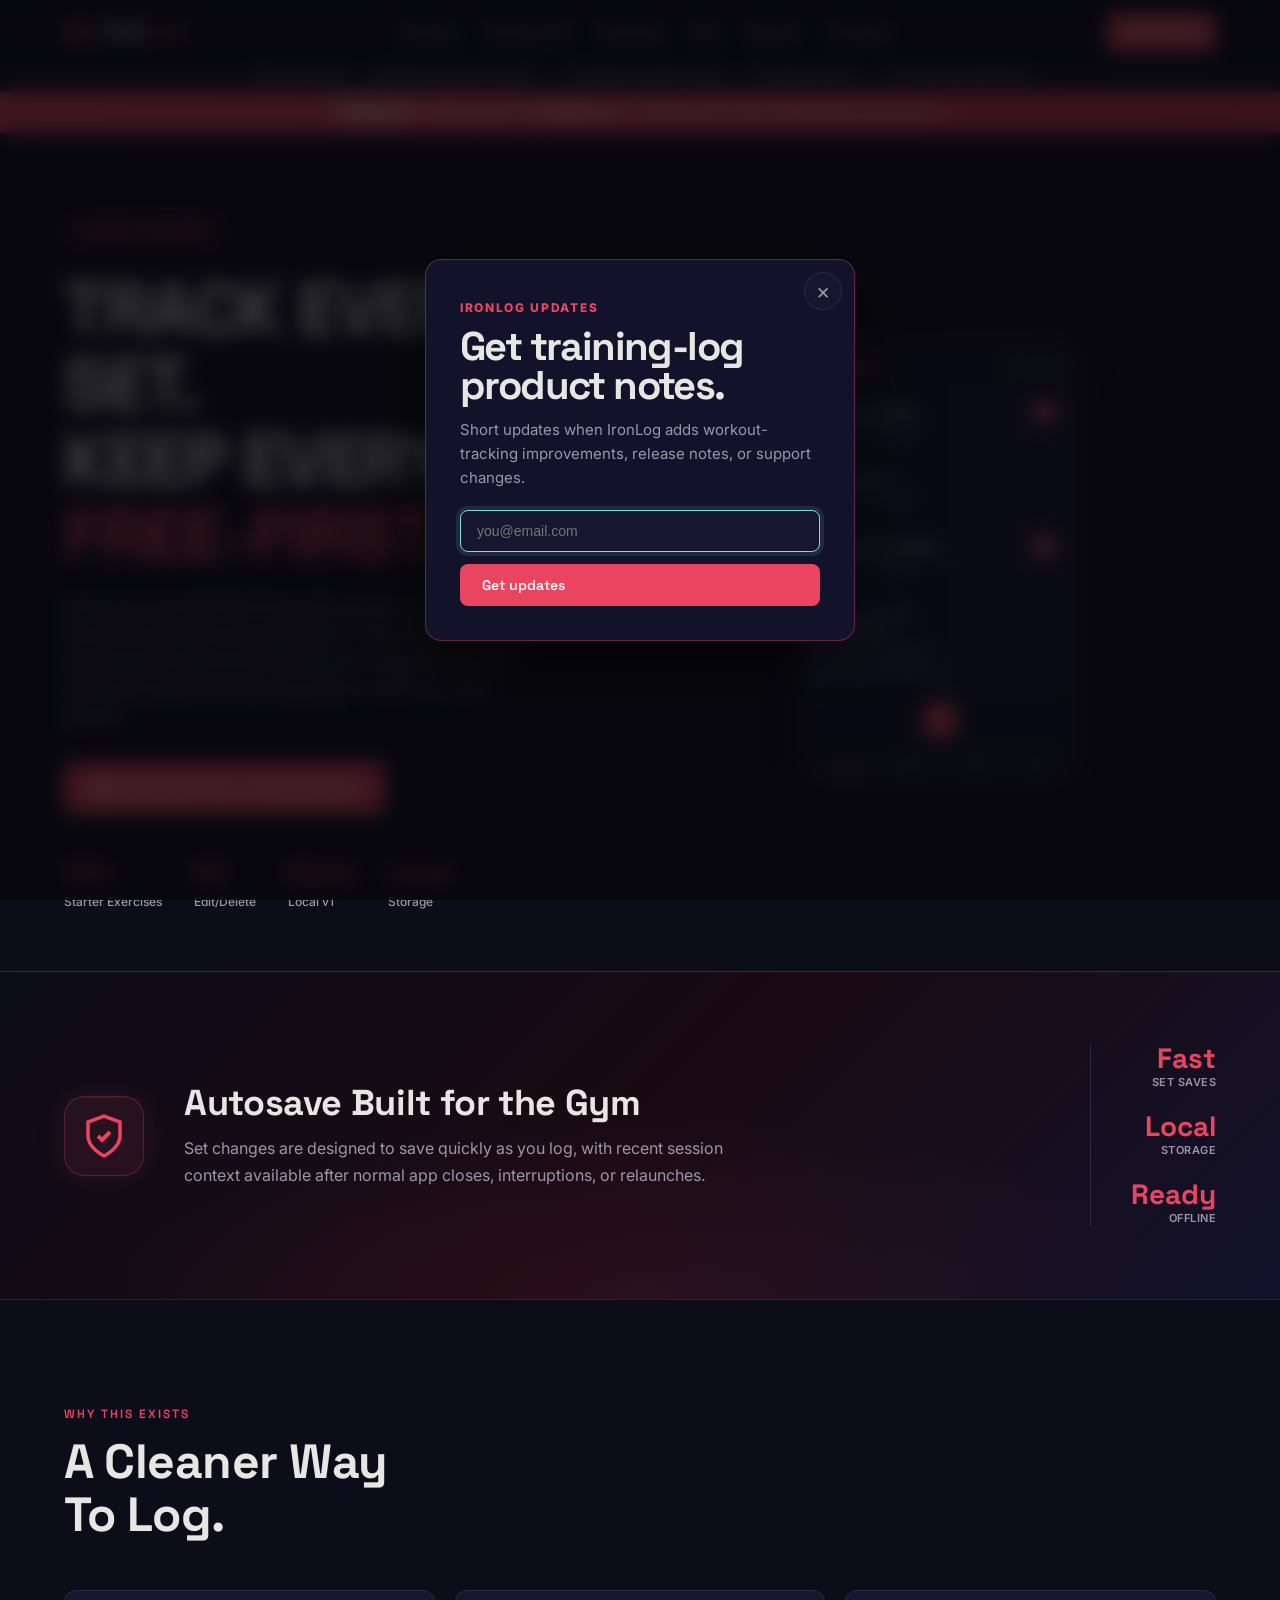
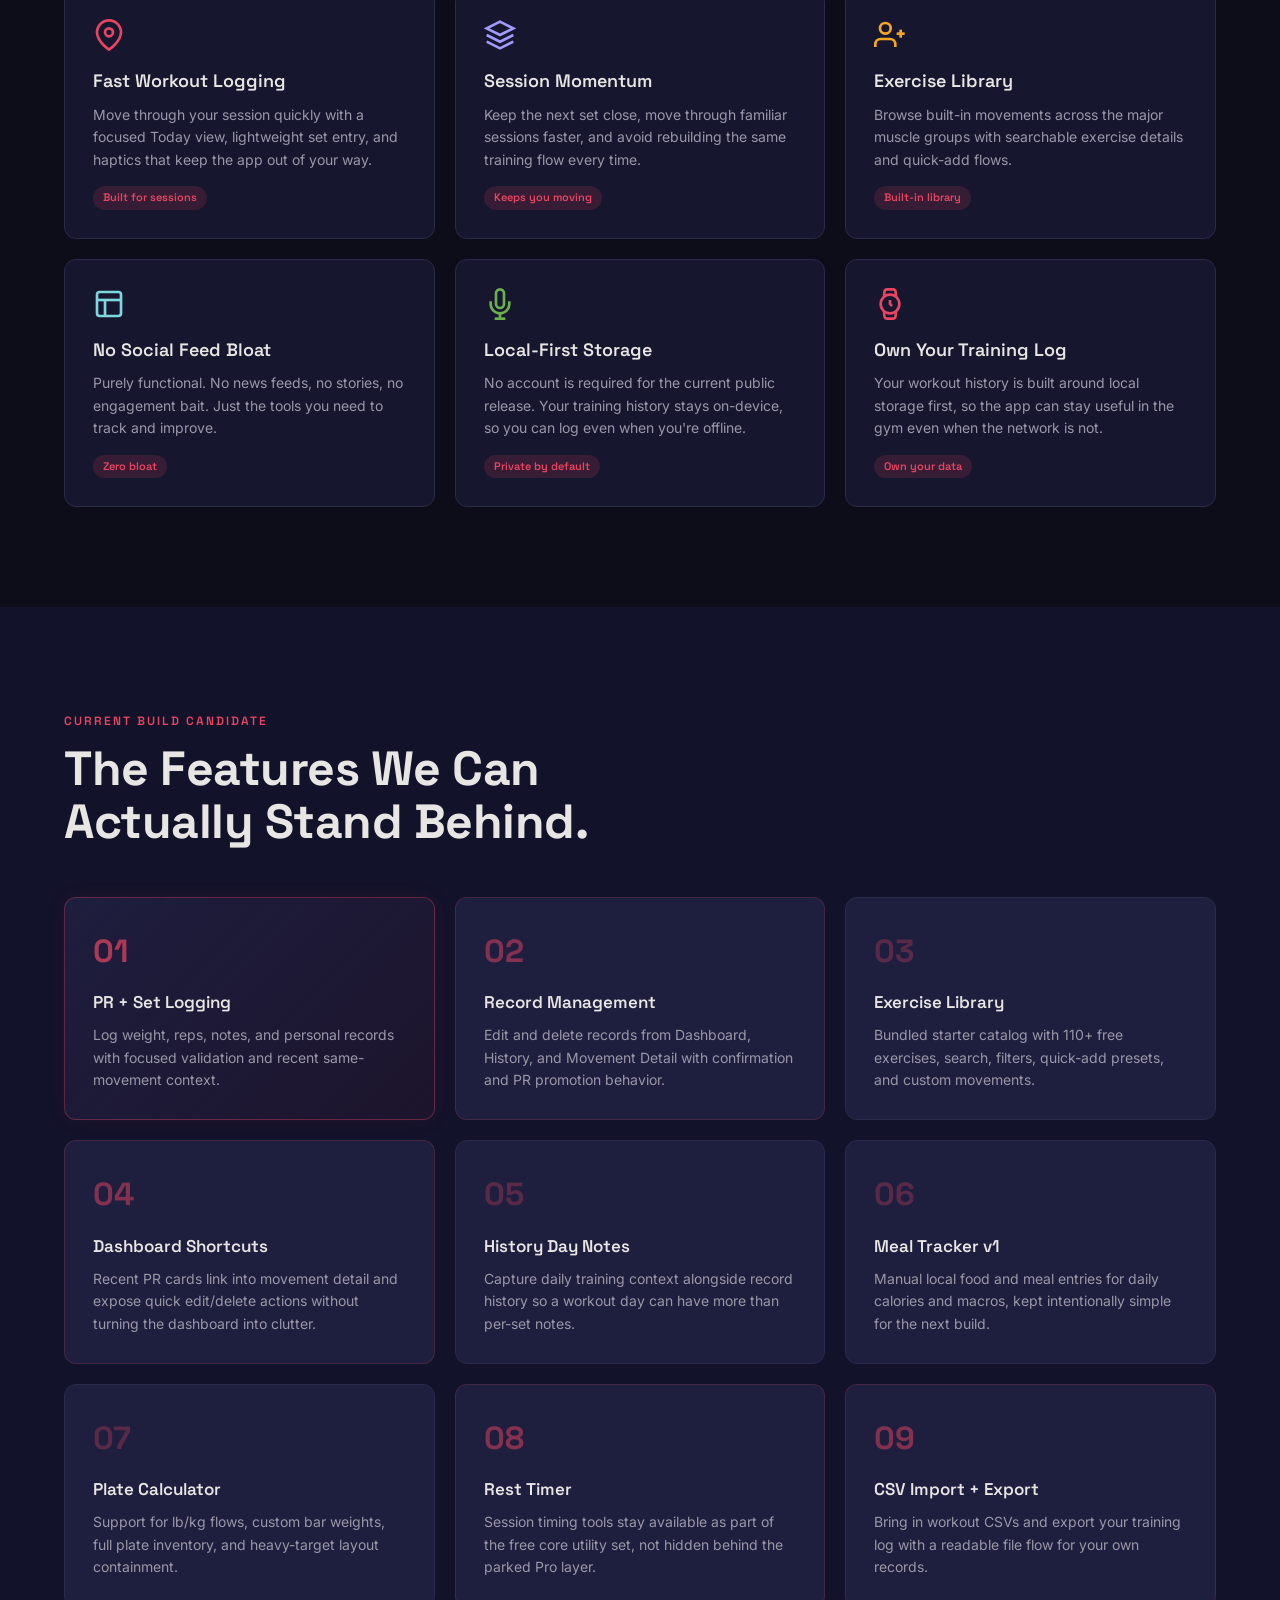
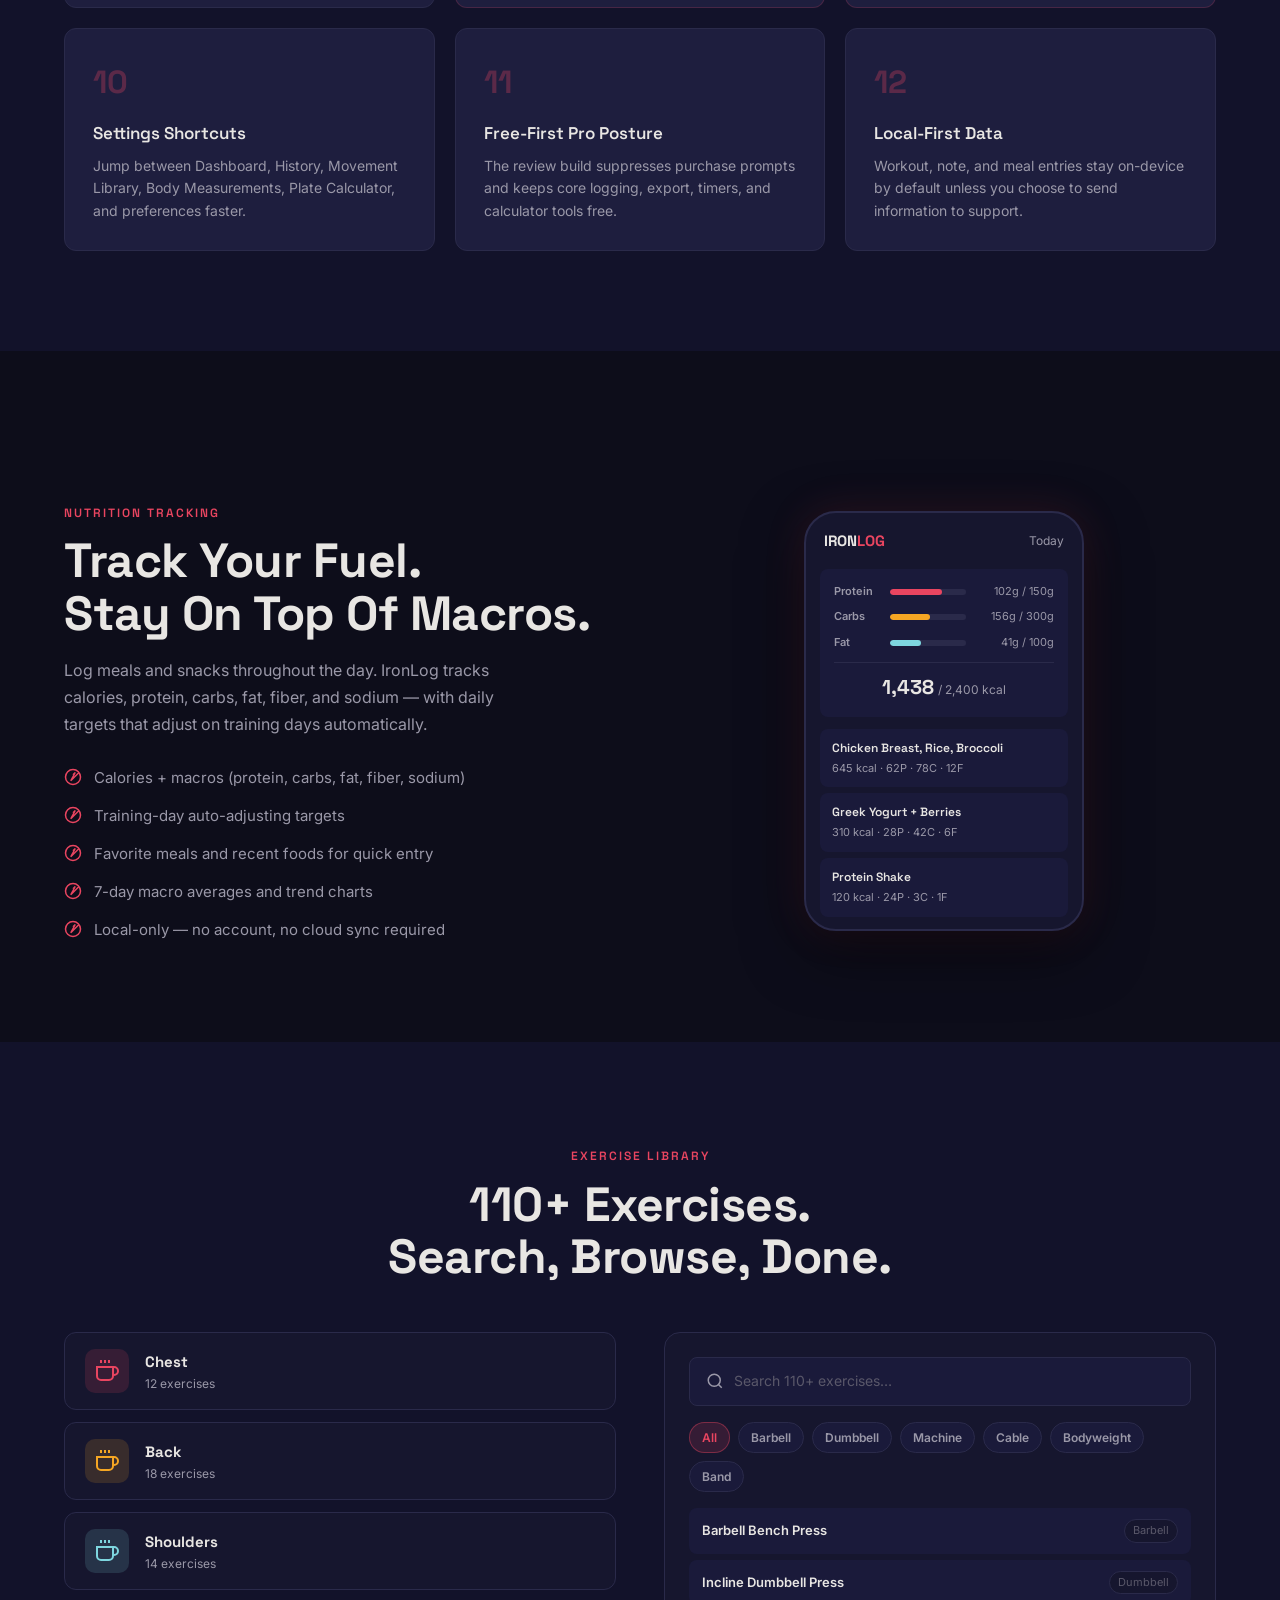
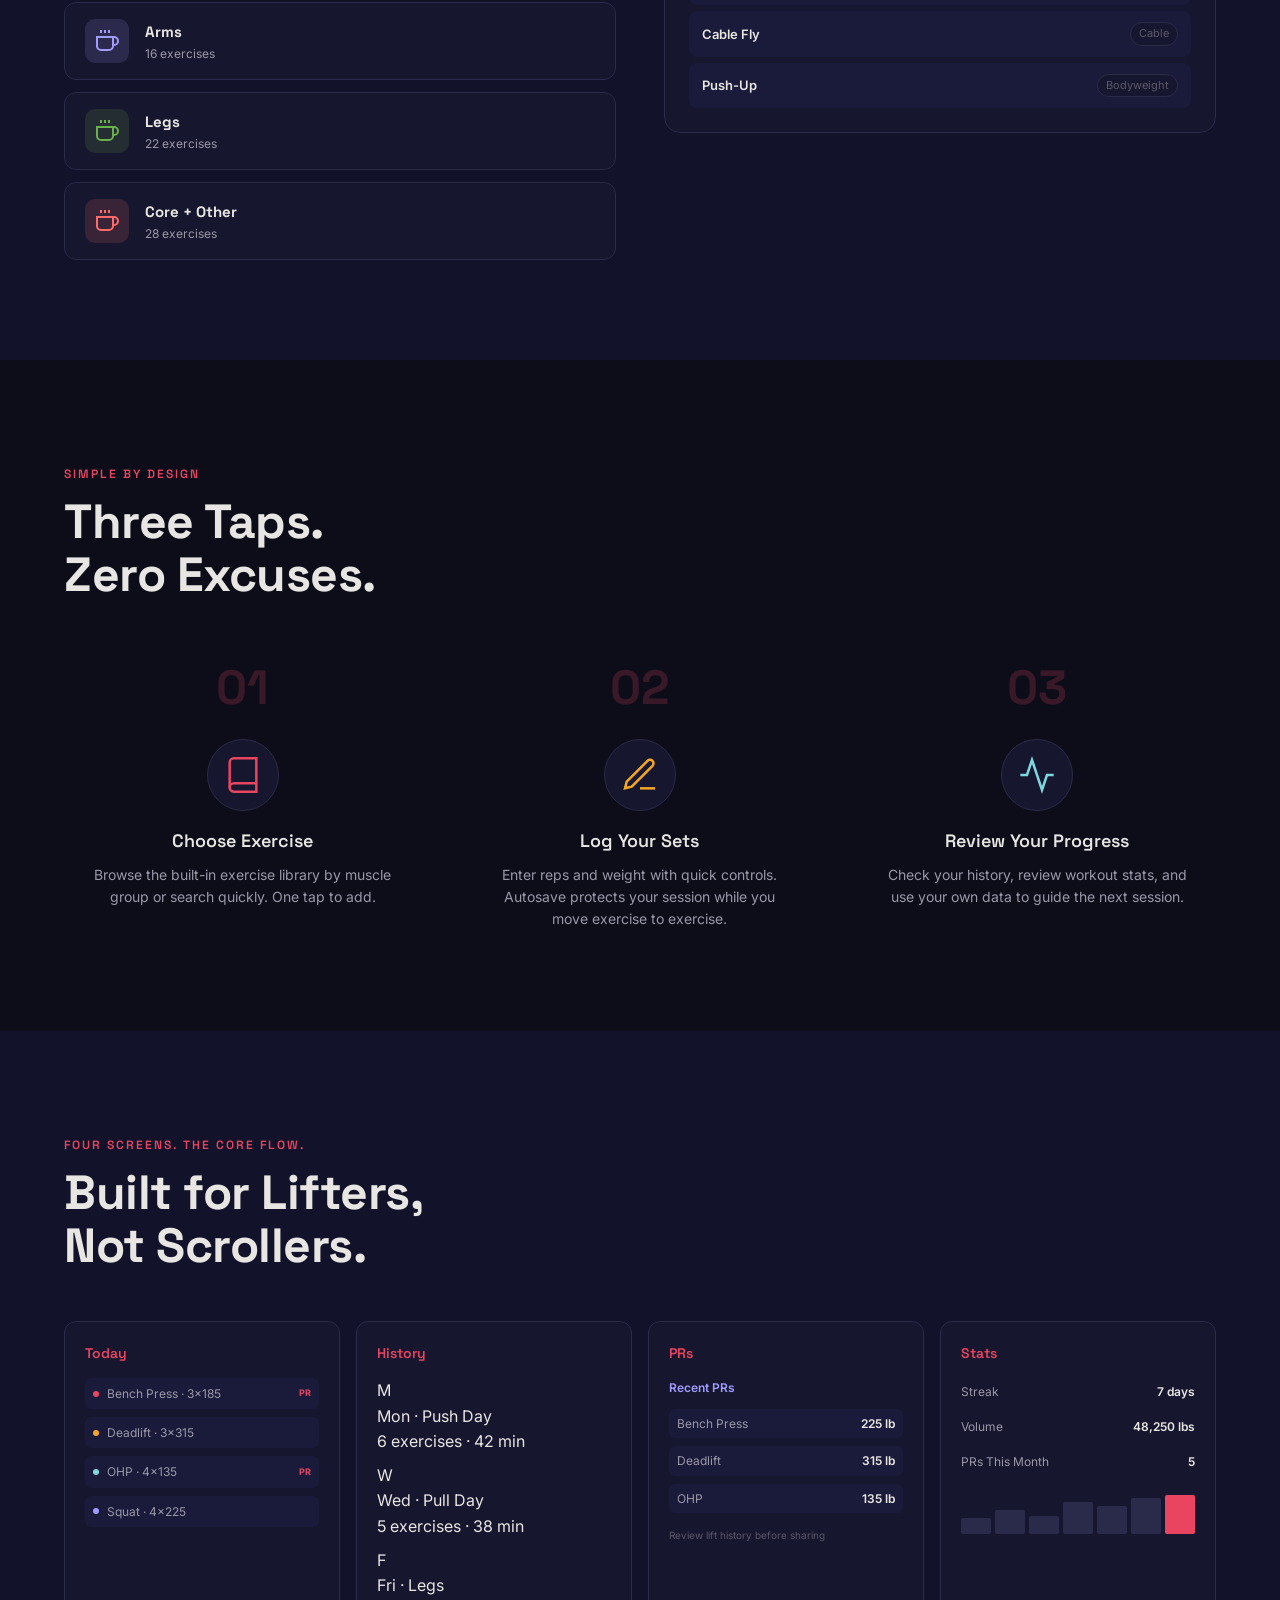
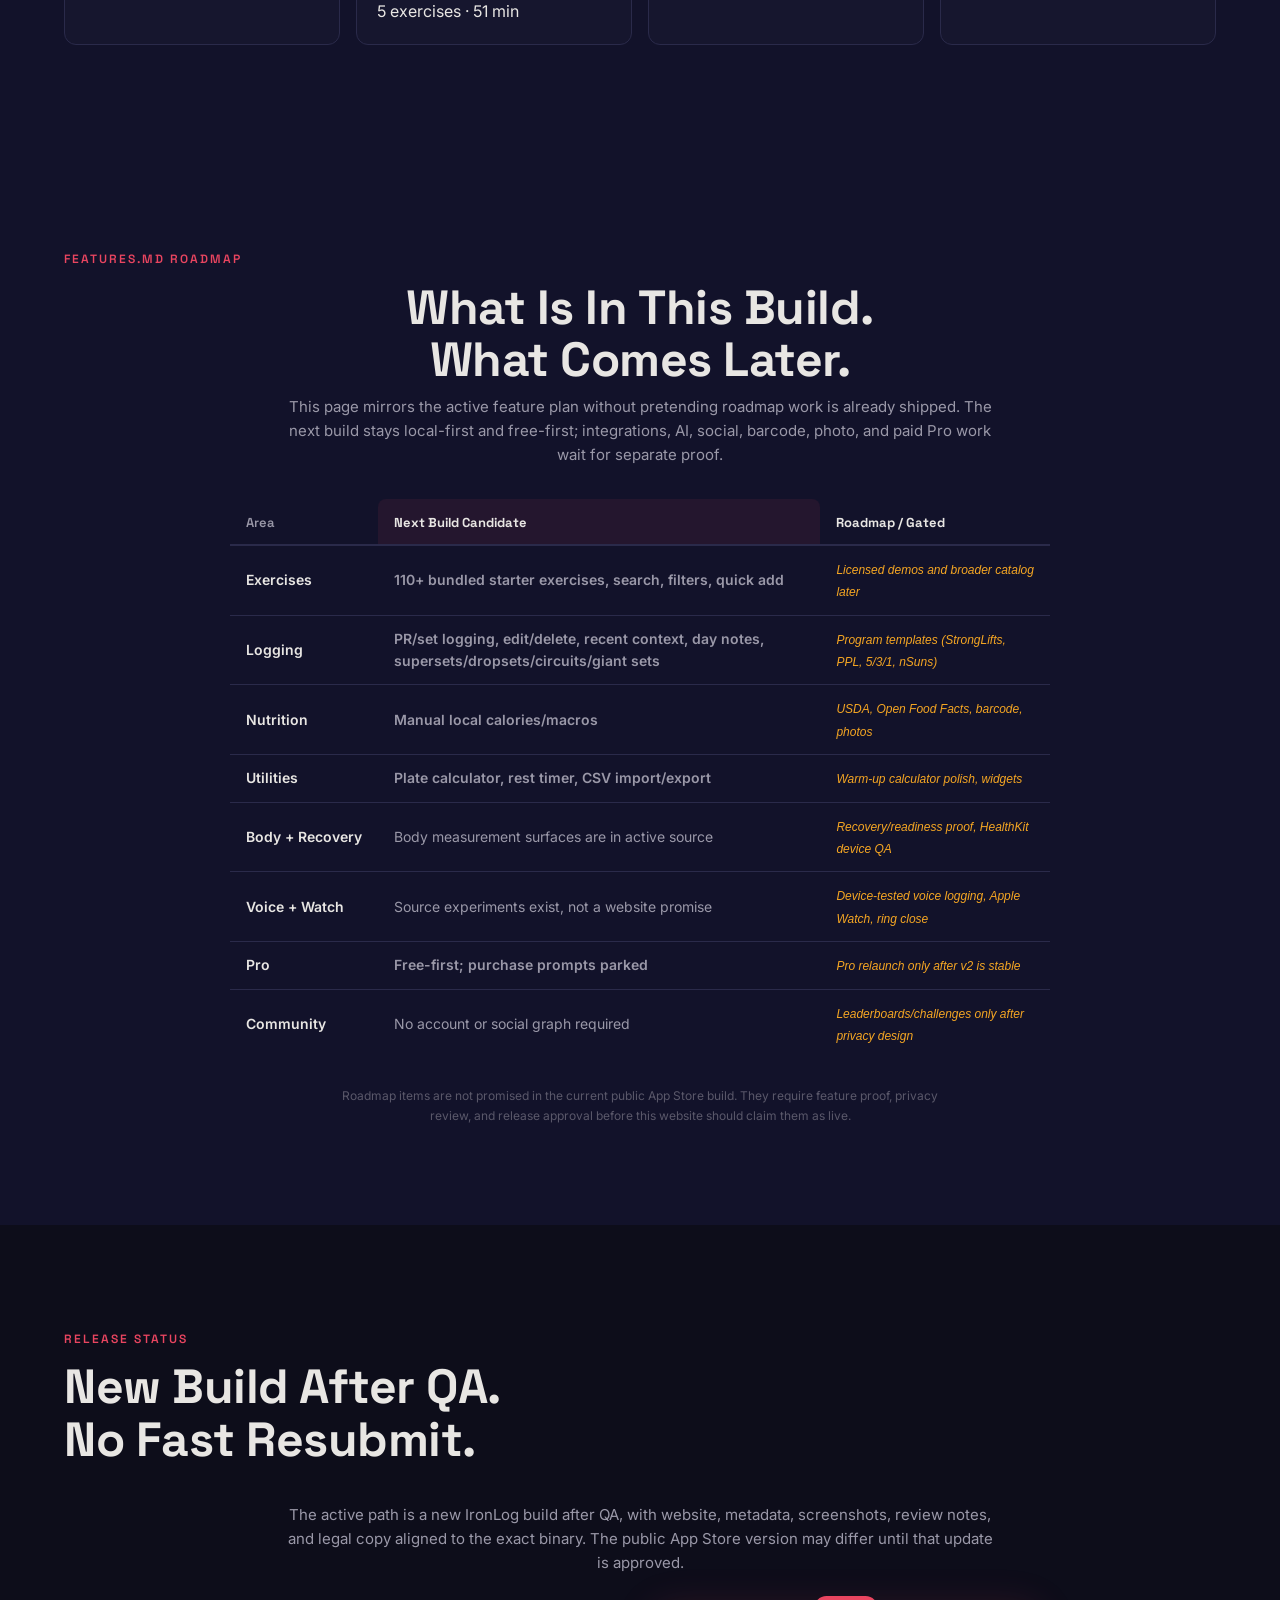
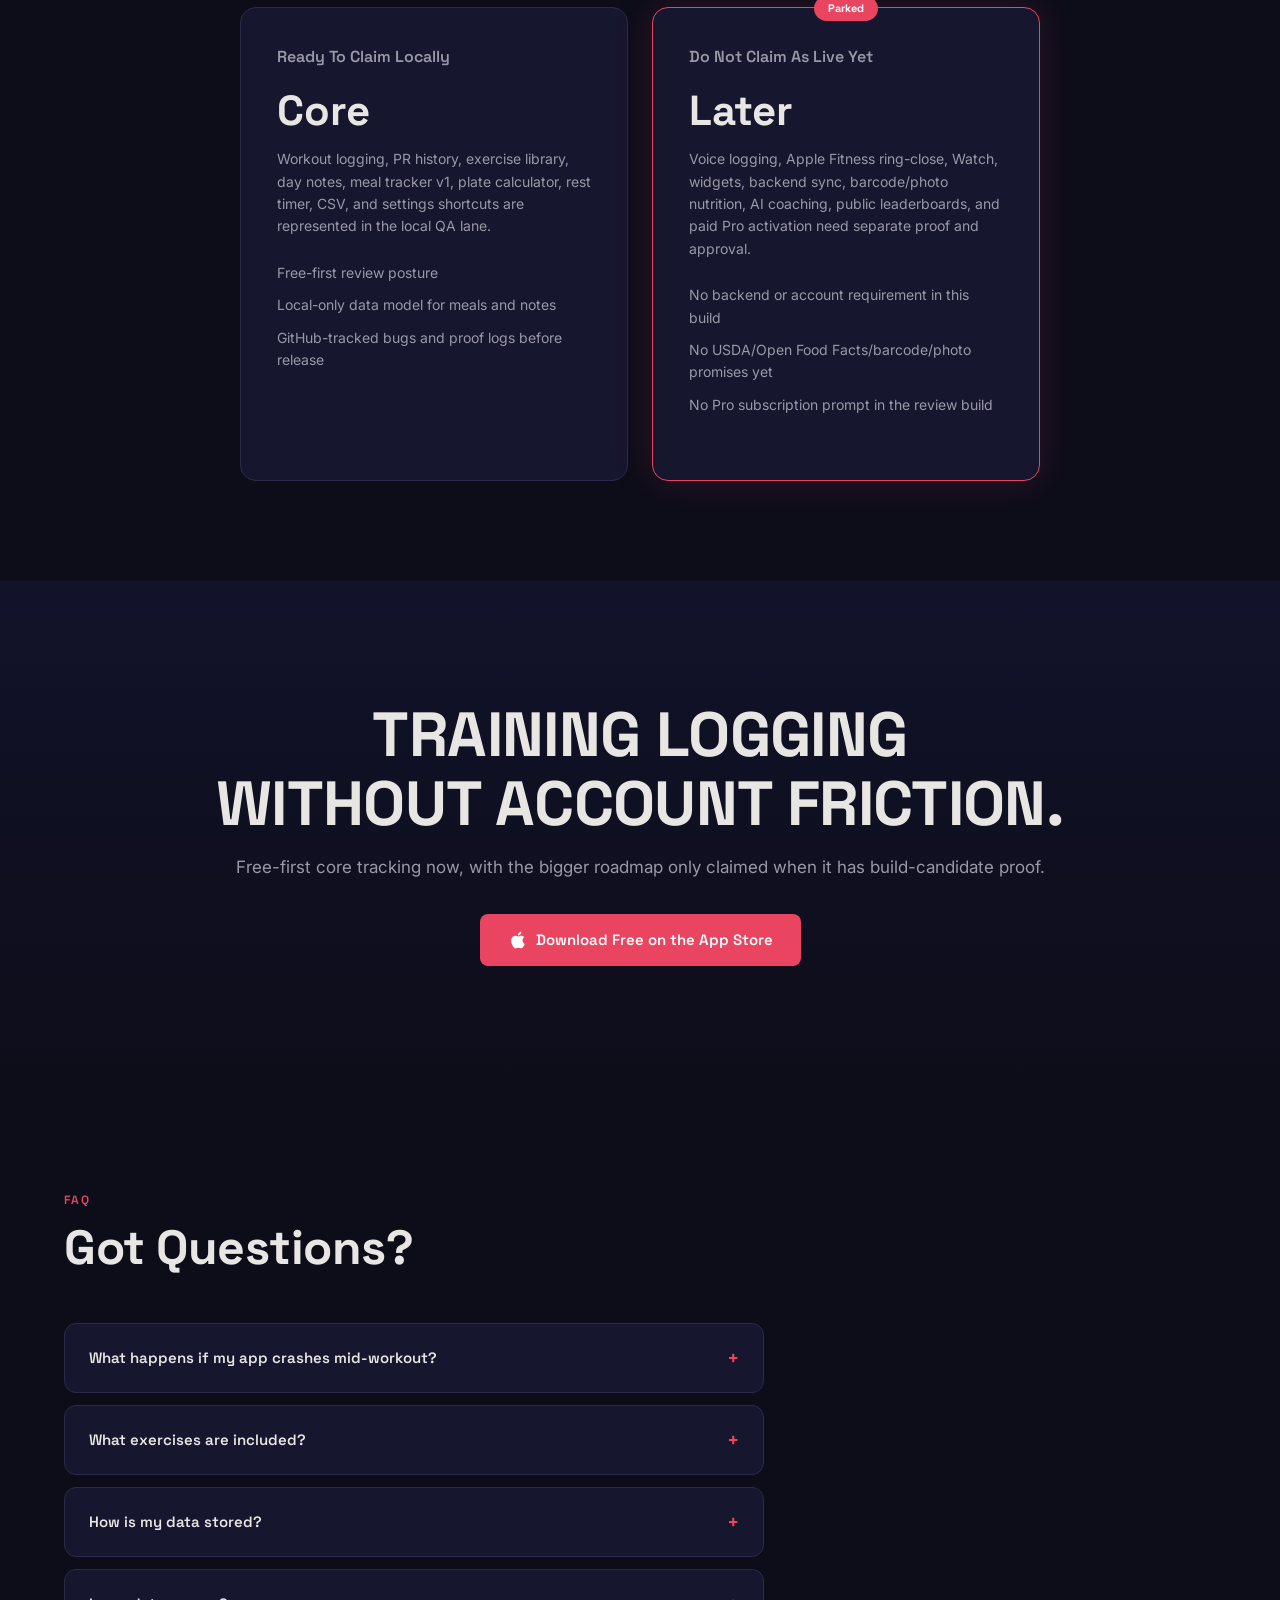
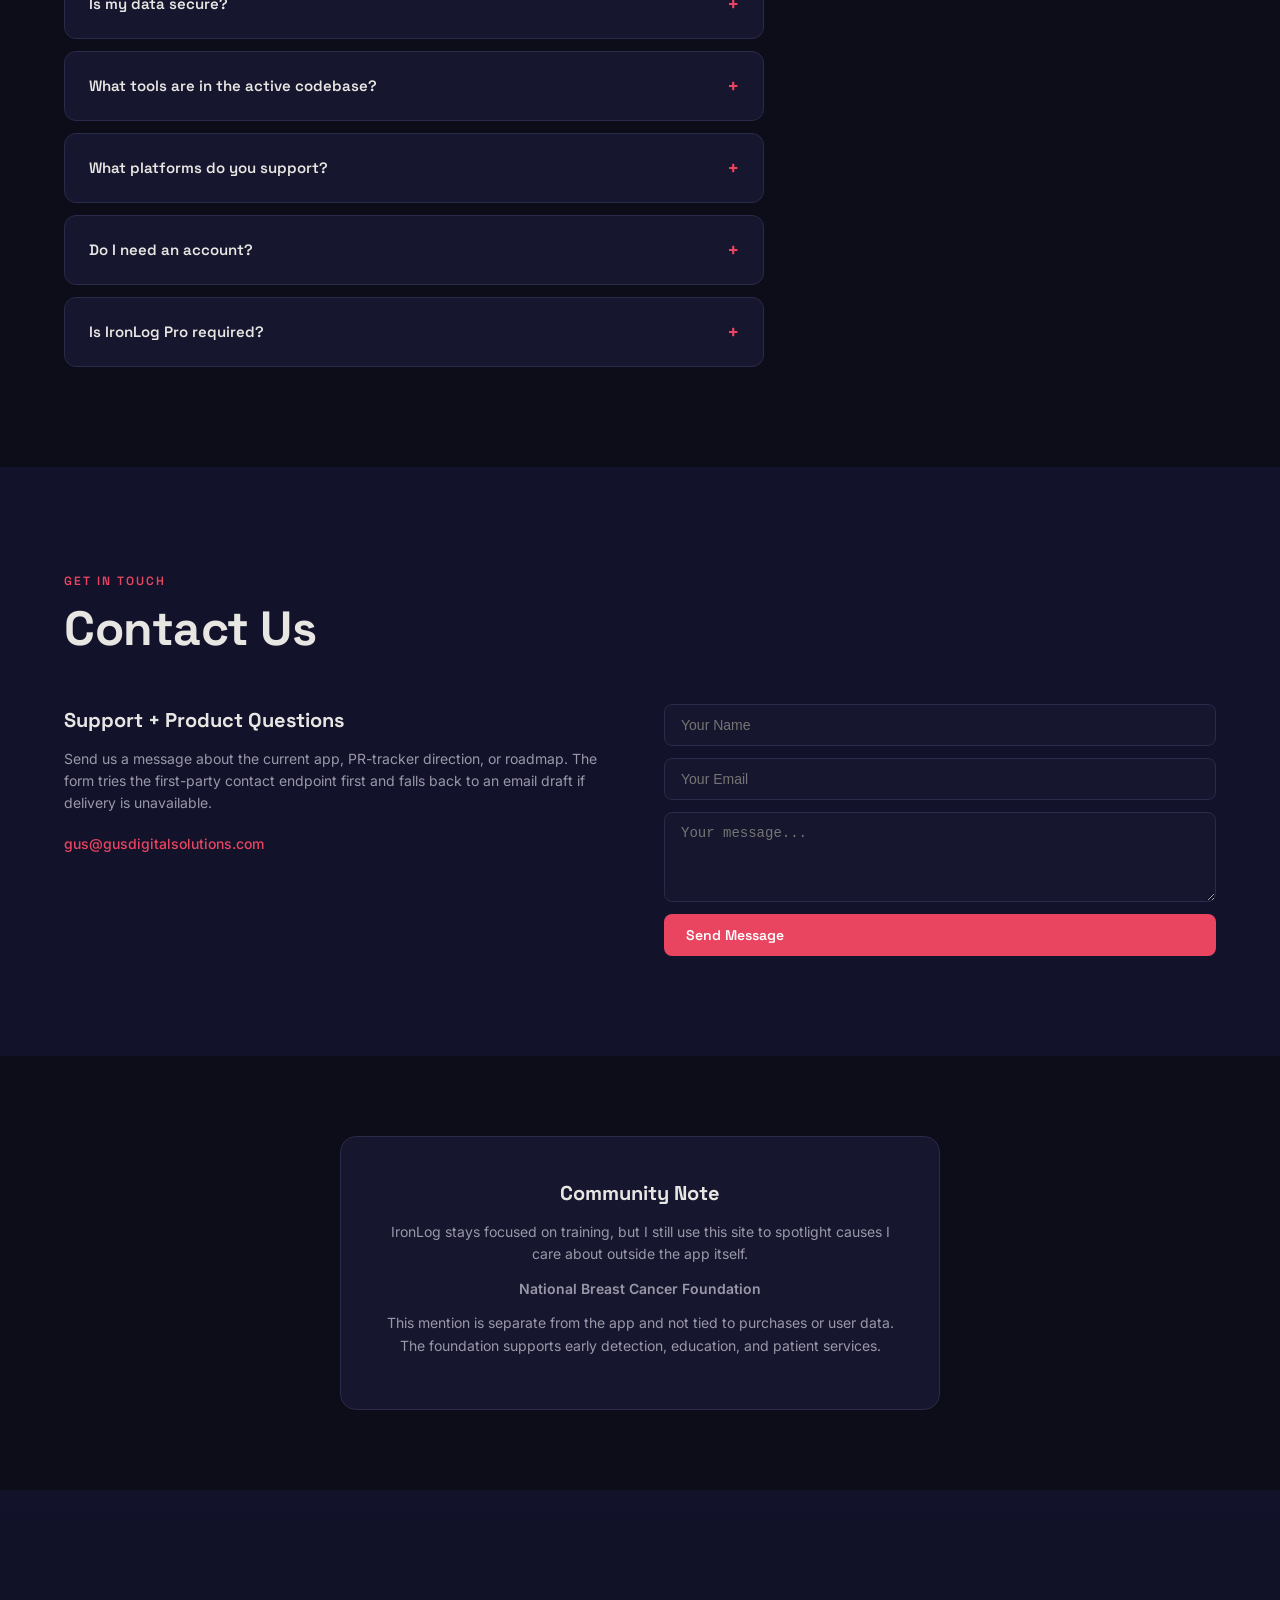
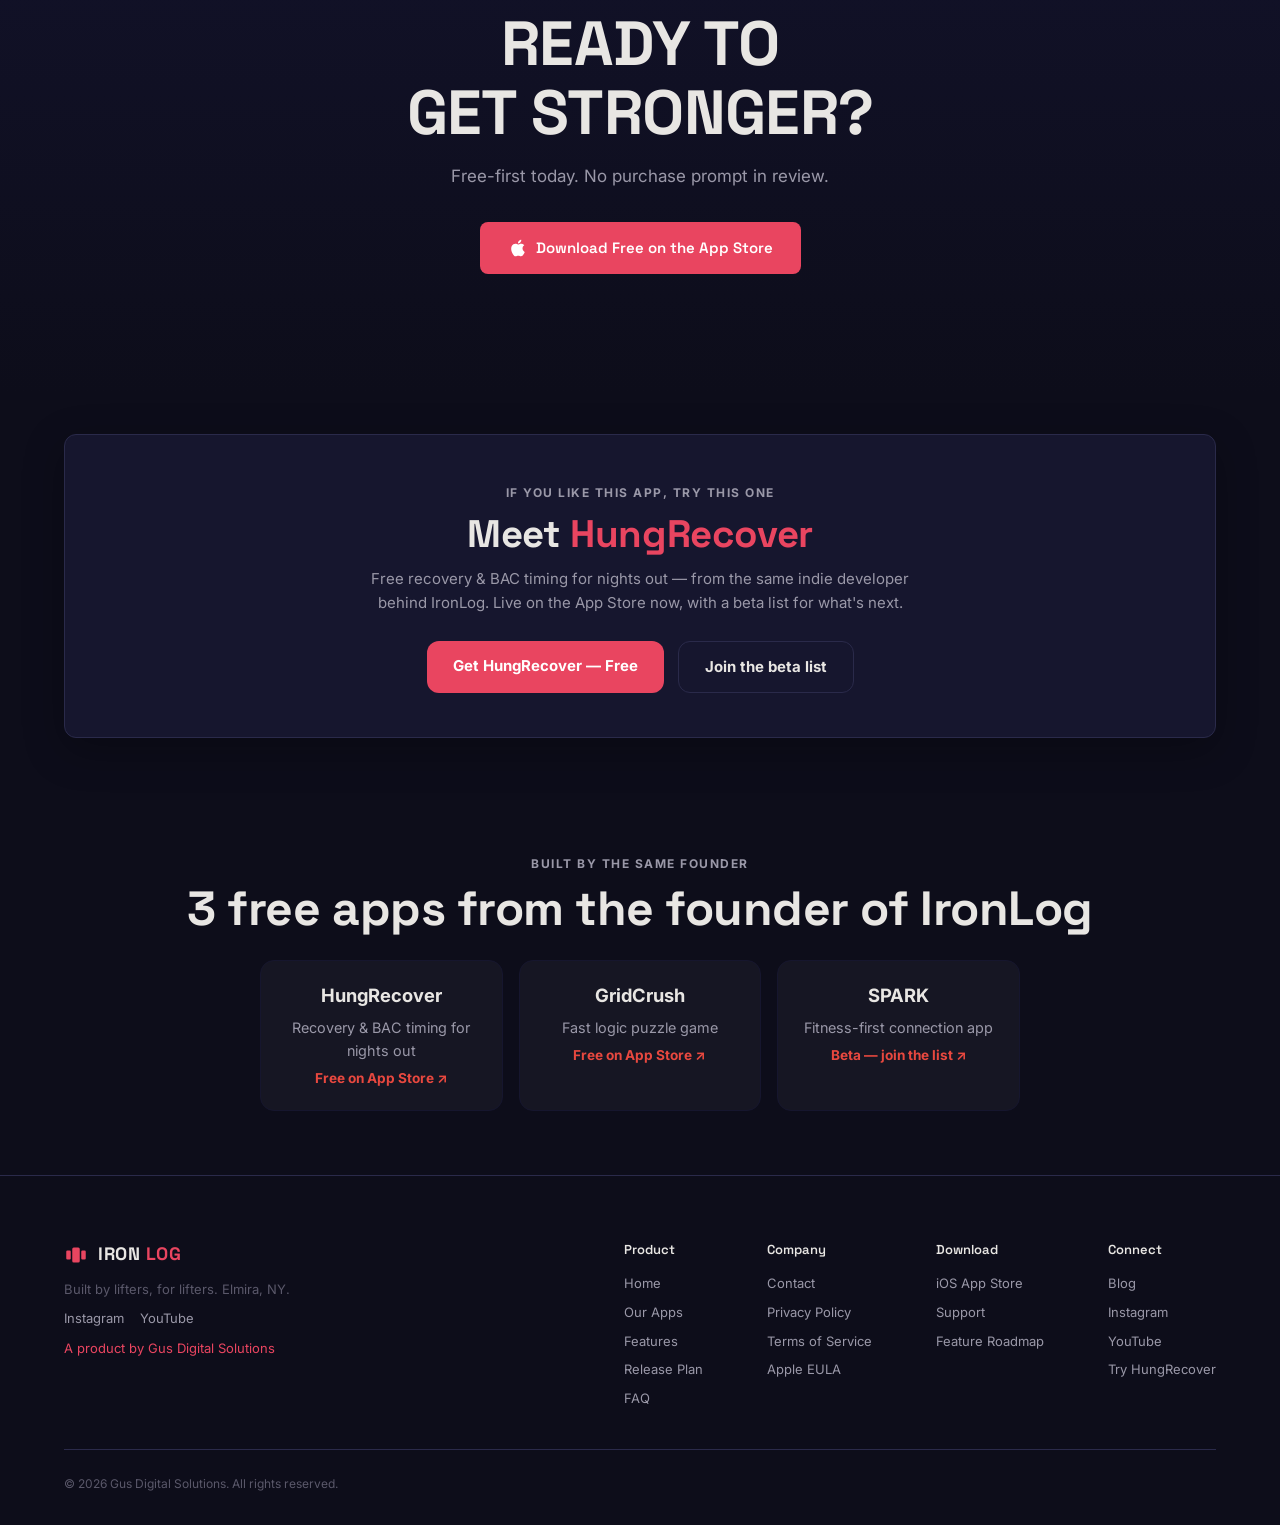
==== commit d89b16a2: "SEO: update meta tags with 110+ exercises and Meal Tracker keywords, add blog footer link" ====
--- a/index.html
+++ b/index.html
@@ -4,17 +4,19 @@
   <meta charset="UTF-8">
   <meta name="viewport" content="width=device-width, initial-scale=1.0">
   <script>document.documentElement.classList.add('js');</script>
-  <title>IronLog: Gym Workout Tracker | Workout &amp; PR Tracker</title>
-  <meta name="description" content="Local-first iPhone workout and PR tracker with set logging, exercise history, stats, and on-device training data. Available on the App Store. No Android or Google Play release is available today.">
-  <meta property="og:title" content="IronLog: Gym Workout Tracker">
-  <meta property="og:description" content="Track sets, review workout history, follow PRs, and keep your training data on-device.">
+  <title>IronLog: Free Gym Workout Tracker | 110+ Exercises, PR Logging &amp; Meal Tracker for iPhone</title>
+  <meta name="description" content="Free iPhone workout tracker with 110+ exercise library, unlimited set logging, PR history, Meal Tracker, voice logging, and 100% on-device data. No account, no ads, no subscription. Available on the App Store.">
+  <meta name="author" content="Gus Digital Solutions">
+  <meta property="og:title" content="IronLog: Free Gym Workout Tracker for iPhone">
+  <meta property="og:description" content="Track sets, review workout history, follow PRs, log meals, and keep your training data on-device. 110+ exercises free. No account required.">
   <meta property="og:type" content="website">
   <meta property="og:url" content="https://ironlog.co">
   <meta property="og:site_name" content="IronLog">
   <meta property="og:image" content="https://ironlog.co/social-card.svg">
   <meta name="twitter:card" content="summary_large_image">
-  <meta name="twitter:title" content="IronLog: Gym Workout Tracker">
-  <meta name="twitter:description" content="Track sets, review workout history, follow PRs, and keep your training data on-device.">
+  <meta name="twitter:site" content="@gustavopsu">
+  <meta name="twitter:title" content="IronLog: Free Gym Workout Tracker">
+  <meta name="twitter:description" content="Free iPhone workout tracker. Unlimited set logging, PR history, voice logging — 100% on-device, no account required.">
   <meta name="twitter:image" content="https://ironlog.co/social-card.svg">
   <link rel="canonical" href="https://ironlog.co/">
   <link rel="preconnect" href="https://fonts.googleapis.com">
@@ -22,6 +24,134 @@
   <link href="https://fonts.googleapis.com/css2?family=Inter:wght@400;500;600;700;800;900&family=Space+Grotesk:wght@500;600;700&display=swap" rel="stylesheet">
   <link rel="icon" type="image/svg+xml" href="/favicon.svg">
   <link rel="stylesheet" href="style.css?v=20260607-meal-library">
+  <!-- JSON-LD: SoftwareApplication + Organization -->
+  <script type="application/ld+json">
+  {
+    "@context": "https://schema.org",
+    "@graph": [
+      {
+        "@type": "SoftwareApplication",
+        "@id": "https://ironlog.co/#software",
+        "name": "IronLog",
+        "applicationCategory": "HealthAndFitnessApplication",
+        "operatingSystem": "iOS",
+        "offers": {
+          "@type": "Offer",
+          "price": "0",
+          "priceCurrency": "USD"
+        },
+        "description": "Local-first iPhone workout and PR tracker with set logging, exercise history, stats, and on-device training data.",
+        "url": "https://ironlog.co",
+        "image": "https://ironlog.co/social-card.svg",
+        "author": {
+          "@type": "Organization",
+          "name": "Gus Digital Solutions",
+          "url": "https://gusdigitalsolutions.com"
+        },
+        "publisher": {
+          "@type": "Organization",
+          "name": "Gus Digital Solutions",
+          "url": "https://gusdigitalsolutions.com"
+        }
+      },
+      {
+        "@type": "Organization",
+        "@id": "https://ironlog.co/#organization",
+        "name": "IronLog / Gus Digital Solutions",
+        "url": "https://ironlog.co",
+        "logo": "https://ironlog.co/favicon.svg",
+        "sameAs": [
+          "https://instagram.com/gustavopsu"
+        ]
+      },
+      {
+        "@type": "WebSite",
+        "@id": "https://ironlog.co/#website",
+        "url": "https://ironlog.co",
+        "name": "IronLog",
+        "description": "Local-first iPhone gym workout and PR tracker — no account required, no ads, no subscription.",
+        "publisher": {
+          "@id": "https://ironlog.co/#organization"
+        },
+        "potentialAction": {
+          "@type": "SearchAction",
+          "target": "https://ironlog.co?q={search_term_string}",
+          "query-input": "required name=search_term_string"
+        }
+      },
+      {
+        "@type": "FAQPage",
+        "@id": "https://ironlog.co/#faq",
+        "mainEntity": [
+          {
+            "@type": "Question",
+            "name": "What happens if my app crashes mid-workout?",
+            "acceptedAnswer": {
+              "@type": "Answer",
+              "text": "IronLog is designed to save set changes quickly and restore recent session context after normal interruptions. If something feels wrong after a relaunch, email support with the device, app version, and what you were logging."
+            }
+          },
+          {
+            "@type": "Question",
+            "name": "What exercises are included?",
+            "acceptedAnswer": {
+              "@type": "Answer",
+              "text": "The next build candidate uses a bundled starter catalog with 110+ free exercises across major movement categories, plus search, filters, quick-add presets, and custom movements."
+            }
+          },
+          {
+            "@type": "Question",
+            "name": "How is my data stored?",
+            "acceptedAnswer": {
+              "@type": "Answer",
+              "text": "The current public release is local-first. Workout history is stored on-device, and you do not need an account to use the core tracker."
+            }
+          },
+          {
+            "@type": "Question",
+            "name": "Is my data secure?",
+            "acceptedAnswer": {
+              "@type": "Answer",
+              "text": "Workout data stays on your device by default, and IronLog does not require you to create an account for the current public release."
+            }
+          },
+          {
+            "@type": "Question",
+            "name": "What tools are in the active codebase?",
+            "acceptedAnswer": {
+              "@type": "Answer",
+              "text": "The active IronLog source includes PR/set logging, exercise library wiring, History day notes, Meal Tracker v1, plate calculator, rest timer, CSV flows, and settings shortcuts. Voice, Watch, HealthKit ring-close, widgets, AI, social, and barcode/photo nutrition remain proof-gated roadmap work."
+            }
+          },
+          {
+            "@type": "Question",
+            "name": "What platforms do you support?",
+            "acceptedAnswer": {
+              "@type": "Answer",
+              "text": "The current public release is on the iPhone App Store. No Android or Google Play release is available today."
+            }
+          },
+          {
+            "@type": "Question",
+            "name": "Do I need an account?",
+            "acceptedAnswer": {
+              "@type": "Answer",
+              "text": "No. The current public app works without an account, so you can start logging workouts immediately."
+            }
+          },
+          {
+            "@type": "Question",
+            "name": "Is IronLog Pro required?",
+            "acceptedAnswer": {
+              "@type": "Answer",
+              "text": "No. The current release is free-first. A paid Pro layer may return in a later update, but today's build does not require a subscription to use the current workout logging and utility features."
+            }
+          }
+        ]
+      }
+    ]
+  }
+  </script>
 </head>
 <body>
 
@@ -868,6 +998,7 @@
           </div>
           <div class="footer-col">
             <h4>Connect</h4>
+            <a href="/blog/">Blog</a>
             <a href="https://instagram.com/gustavopsu" target="_blank" rel="noopener">Instagram</a>
             <a href="https://youtube.com/@GusDigitalSolutions" target="_blank" rel="noopener">YouTube</a>
             <a href="https://hungrecover.com/" target="_blank" rel="noopener">Try HungRecover</a>
